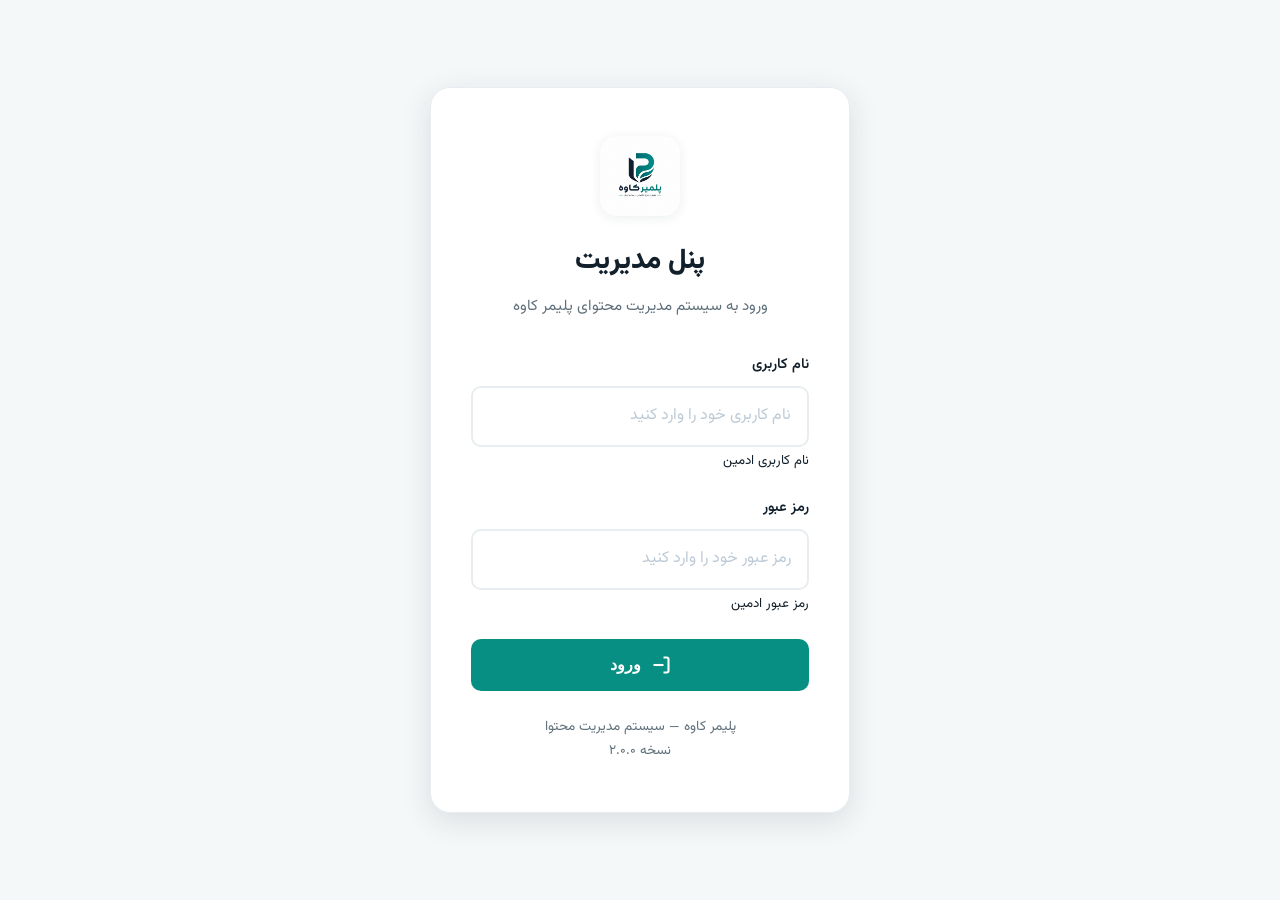
==== admin/index.html @ e4af2c3b "debug: Add console logging to login form" ====
<!doctype html><html lang="fa" dir="rtl"><head><meta charset="utf-8"><meta name="viewport" content="width=device-width,initial-scale=1"><title>پنل مدیریت | پلیمر کاوه</title><link rel="preconnect" href="https://fonts.googleapis.com"><link rel="preconnect" href="https://fonts.gstatic.com" crossorigin><link href="https://fonts.googleapis.com/css2?family=Vazirmatn:wght@300;400;500;600;700;800;900&display=swap" rel="stylesheet"><style>:root{--primary:#078f83;--primary-dark:#056b60;--primary-light:#e8f7f5;--accent:#e8a838;--bg:#f5f8f9;--card:#fff;--border:#e7edf0;--text:#12202b;--text-muted:#60717b;--danger:#c0392b;--danger-light:#fdf2f2;--success:#078f83;--success-light:#e8f7f5;--warning:#e8a838;--warning-light:#fef9e7;--shadow:0 2px 12px rgba(18,32,43,.08);--shadow-lg:0 8px 30px rgba(18,32,43,.12);--radius:14px;--radius-sm:10px;--transition:.25s ease}*{box-sizing:border-box;margin:0;padding:0}html{scroll-behavior:smooth}body{font-family:'Vazirmatn',Tahoma,Arial,sans-serif;background:var(--bg);color:var(--text);line-height:1.8;min-height:100vh}a{color:inherit;text-decoration:none}img{max-width:100%;display:block;border-radius:var(--radius-sm)}.container{width:min(1280px,94%);margin:0 auto;padding:24px 0}/* Login Page */.login-page{display:flex;align-items:center;justify-content:center;min-height:100vh;padding:20px}.login-card{background:var(--card);border:1px solid var(--border);border-radius:20px;padding:48px 40px;width:100%;max-width:420px;box-shadow:var(--shadow-lg)}.login-header{text-align:center;margin-bottom:32px}.login-header .logo{width:80px;height:80px;border-radius:16px;object-fit:contain;margin:0 auto 20px;box-shadow:var(--shadow);background:var(--primary-light)}.login-header h1{font-size:1.75rem;font-weight:800;color:var(--text);margin-bottom:6px}.login-header p{color:var(--text-muted);font-size:.95rem}.form-group{margin-bottom:20px}.form-group label{display:block;font-weight:600;font-size:.9rem;color:var(--text);margin-bottom:8px}.form-group input{width:100%;padding:14px 16px;border:2px solid var(--border);border-radius:var(--radius-sm);font:inherit;font-size:1rem;color:var(--text);background:var(--card);transition:var(--transition)}.form-group input:focus{outline:none;border-color:var(--primary);box-shadow:0 0 0 4px var(--primary-light)}.form-group input::placeholder{color:#bccad6}.btn{display:inline-flex;align-items:center;justify-content:center;gap:10px;padding:14px 28px;border-radius:var(--radius-sm);font-weight:700;font-size:1rem;border:none;cursor:pointer;transition:var(--transition);min-height:52px}.btn-primary{background:var(--primary);color:#fff}.btn-primary:hover{background:var(--primary-dark);transform:translateY(-2px);box-shadow:0 6px 20px rgba(7,143,131,.3)}.btn-primary:disabled{opacity:.6;cursor:not-allowed;transform:none}.btn-secondary{background:var(--border);color:var(--text)}.btn-secondary:hover{background:#dce4e7}.btn-danger{background:var(--danger);color:#fff}.btn-danger:hover{background:#a93226}.btn-outline{border:2px solid var(--primary);background:transparent;color:var(--primary)}.btn-outline:hover{background:var(--primary-light)}.btn-icon{width:44px;height:44px;padding:0}.login-footer{text-align:center;margin-top:24px;color:var(--text-muted);font-size:.85rem}/* Admin Layout */.admin-layout{display:none;flex-direction:column;min-height:100vh}.admin-header{background:var(--card);border-bottom:1px solid var(--border);position:sticky;top:0;z-index:100;box-shadow:var(--shadow)}.header-inner{display:flex;align-items:center;justify-content:space-between;gap:20px;flex-wrap:wrap;padding:16px 0}.header-brand{display:flex;align-items:center;gap:14px}.header-brand .logo{width:48px;height:48px;border-radius:12px;object-fit:contain;background:var(--primary-light)}.header-brand h1{font-size:1.25rem;font-weight:800;color:var(--text)}.header-actions{display:flex;align-items:center;gap:12px}.user-info{display:flex;align-items:center;gap:10px;padding:8px 14px;background:var(--primary-light);border-radius:var(--radius-sm)}.user-avatar{width:36px;height:36px;border-radius:50%;background:var(--primary);color:#fff;display:flex;align-items:center;justify-content:center;font-weight:800;font-size:.9rem}.user-name{font-weight:600;font-size:.9rem;color:var(--text)}.admin-main{flex:1;padding:32px 0}/* Dashboard Stats */.stats-grid{display:grid;grid-template-columns:repeat(auto-fit,minmax(220px,1fr));gap:20px;margin-bottom:32px}.stat-card{background:var(--card);border:1px solid var(--border);border-radius:var(--radius);padding:24px;display:flex;align-items:center;gap:16px;transition:var(--transition)}.stat-card:hover{transform:translateY(-3px);box-shadow:var(--shadow-lg)}.stat-icon{width:56px;height:56px;border-radius:14px;display:flex;align-items:center;justify-content:center;font-size:1.5rem}.stat-icon.primary{background:var(--primary-light);color:var(--primary)}.stat-icon.accent{background:var(--warning-light);color:var(--warning)}.stat-icon.success{background:var(--success-light);color:var(--success)}.stat-icon.info{background:#e8f0fe;color:#1a73e8}.stat-content{flex:1}.stat-value{font-size:2rem;font-weight:900;color:var(--text);line-height:1.2}.stat-label{font-size:.85rem;color:var(--text-muted);font-weight:500}/* Tabs */.tabs{display:flex;gap:6px;background:var(--card);border:1px solid var(--border);border-radius:var(--radius);padding:6px;margin-bottom:24px;flex-wrap:wrap}.tab-btn{padding:12px 20px;border-radius:var(--radius-sm);font-weight:600;font-size:.9rem;color:var(--text-muted);background:transparent;border:none;cursor:pointer;transition:var(--transition);white-space:nowrap}.tab-btn:hover{color:var(--text);background:var(--primary-light)}.tab-btn.active{background:var(--primary);color:#fff;box-shadow:0 2px 8px rgba(7,143,131,.3)}/* Panels */.panel{display:none;animation:fadeIn .3s ease}@keyframes fadeIn{from{opacity:0;transform:translateY(6px)}to{opacity:1;transform:translateY(0)}}.panel.active{display:block}.panel-header{display:flex;align-items:center;justify-content:space-between;gap:16px;flex-wrap:wrap;margin-bottom:24px}.panel-header h2{font-size:1.35rem;font-weight:800;color:var(--text)}.panel-header p{color:var(--text-muted);font-size:.95rem}/* Sections */.section{background:var(--card);border:1px solid var(--border);border-radius:var(--radius);padding:28px;margin-bottom:24px}.section-title{font-size:1.1rem;font-weight:700;color:var(--text);margin-bottom:20px;padding-bottom:14px;border-bottom:1px solid var(--border);display:flex;align-items:center;gap:10px}.section-title::before{content:'';width:4px;height:22px;background:var(--primary);border-radius:2px}/* Form Elements */.form-row{display:grid;grid-template-columns:repeat(auto-fit,minmax(260px,1fr));gap:20px}.form-field{margin-bottom:20px}.form-field label{display:block;font-weight:600;font-size:.9rem;color:var(--text);margin-bottom:8px}.form-field input,.form-field textarea,.form-field select{width:100%;padding:14px 16px;border:2px solid var(--border);border-radius:var(--radius-sm);font:inherit;font-size:.95rem;color:var(--text);background:var(--card);transition:var(--transition)}.form-field input:focus,.form-field textarea:focus,.form-field select:focus{outline:none;border-color:var(--primary);box-shadow:0 0 0 4px var(--primary-light)}.form-field textarea{min-height:120px;resize:vertical}.form-field small{display:block;margin-top:6px;font-size:.8rem;color:var(--text-muted)}.form-field .help{font-size:.8rem;color:var(--text-muted)}/* Image Upload */.image-upload{display:grid;grid-template-columns:repeat(auto-fill,minmax(180px,1fr));gap:16px}.image-upload-item{position:relative;border:2px dashed var(--border);border-radius:var(--radius);overflow:hidden;background:var(--bg);transition:var(--transition)}.image-upload-item:hover{border-color:var(--primary);background:var(--primary-light)}.image-upload-item.has-image{border-style:solid;border-color:var(--border);background:var(--card)}.image-preview{aspect-ratio:4/3;overflow:hidden;position:relative}.image-preview img{width:100%;height:100%;object-fit:cover;transition:var(--transition)}.image-upload-item:hover .image-preview img{transform:scale(1.05)}.image-overlay{position:absolute;inset:0;background:rgba(18,32,43,.7);display:flex;flex-direction:column;align-items:center;justify-content:center;gap:8px;opacity:0;transition:var(--transition);color:#fff;padding:16px;text-align:center}.image-upload-item:hover .image-overlay{opacity:1}.image-overlay .btn{width:100%;max-width:200px}.image-upload-input{display:none}.image-upload-placeholder{aspect-ratio:4/3;display:flex;flex-direction:column;align-items:center;justify-content:center;gap:12px;color:var(--text-muted);padding:24px;text-align:center}.image-upload-placeholder svg{width:40px;height:40px;opacity:.5}.image-upload-placeholder span{font-weight:600;font-size:.9rem}.image-upload-placeholder small{font-size:.75rem;opacity:.7}/* Projects Table */.projects-table{overflow-x:auto}.projects-table table{width:100%;border-collapse:collapse}.projects-table th,.projects-table td{padding:14px 16px;text-align:right;border-bottom:1px solid var(--border);font-size:.9rem}.projects-table th{font-weight:700;color:var(--text-muted);background:var(--bg);white-space:nowrap}.projects-table tbody tr{transition:var(--transition)}.projects-table tbody tr:hover{background:var(--primary-light)}.projects-table td{color:var(--text)}.projects-table .thumb{width:60px;height:45px;object-fit:cover;border-radius:var(--radius-sm);border:1px solid var(--border)}.projects-table .actions{display:flex;gap:8px}/* Services Grid */.services-grid{display:grid;grid-template-columns:repeat(auto-fill,minmax(300px,1fr));gap:16px}.service-card{background:var(--card);border:1px solid var(--border);border-radius:var(--radius);padding:20px;display:flex;flex-direction:column;gap:12px}.service-card-header{display:flex;align-items:center;justify-content:space-between;gap:12px}.service-card input,.service-card textarea{padding:12px 14px;border:2px solid var(--border);border-radius:var(--radius-sm);font:inherit;font-size:.9rem;color:var(--text);background:var(--card);transition:var(--transition)}.service-card input:focus,.service-card textarea:focus{outline:none;border-color:var(--primary);box-shadow:0 0 0 4px var(--primary-light)}.service-card textarea{min-height:80px}/* Gallery Grid */.gallery-grid{display:grid;grid-template-columns:repeat(auto-fill,minmax(160px,1fr));gap:16px}.gallery-item{position:relative;border:1px solid var(--border);border-radius:var(--radius);overflow:hidden;background:var(--card);transition:var(--transition)}.gallery-item:hover{transform:translateY(-3px);box-shadow:var(--shadow-lg)}.gallery-item img{aspect-ratio:1/1;object-fit:cover;transition:var(--transition)}.gallery-item:hover img{transform:scale(1.05)}.gallery-overlay{position:absolute;bottom:0;left:0;right:0;padding:16px;background:linear-gradient(180deg,transparent,rgba(18,32,43,.9));opacity:0;transition:var(--transition);display:flex;justify-content:end;gap:8px}.gallery-item:hover .gallery-overlay{opacity:1}.gallery-overlay .btn{width:auto;padding:10px 16px;font-size:.8rem}/* Status/Toast */.toast-container{position:fixed;bottom:24px;left:24px;z-index:1000;display:flex;flex-direction:column;gap:10px}.toast{background:var(--card);border:1px solid var(--border);border-radius:var(--radius);padding:16px 20px;display:flex;align-items:center;gap:12px;box-shadow:var(--shadow-lg);min-width:280px;max-width:420px;animation:slideIn .3s ease}@keyframes slideIn{from{opacity:0;transform:translateX(100%)}to{opacity:1;transform:translateX(0)}}@keyframes slideOut{to{opacity:0;transform:translateX(100%)}}.toast.success{border-right:4px solid var(--success)}.toast.error{border-right:4px solid var(--danger)}.toast.warning{border-right:4px solid var(--warning)}.toast.info{border-right:4px solid var(--primary)}.toast-icon{width:24px;height:24px;border-radius:50%;display:flex;align-items:center;justify-content:center;flex-shrink:0}.toast.success .toast-icon{background:var(--success-light);color:var(--success)}.toast.error .toast-icon{background:var(--danger-light);color:var(--danger)}.toast.warning .toast-icon{background:var(--warning-light);color:var(--warning)}.toast.info .toast-icon{background:var(--primary-light);color:var(--primary)}.toast-content{flex:1}.toast-title{font-weight:700;font-size:.9rem;color:var(--text)}.toast-message{font-size:.8rem;color:var(--text-muted)}.toast-close{background:none;border:none;color:var(--text-muted);cursor:pointer;padding:4px;font-size:1.2rem;line-height:1}.toast-close:hover{color:var(--text)}/* Loading Overlay */.loading-overlay{position:fixed;inset:0;background:rgba(18,32,43,.6);display:none;align-items:center;justify-content:center;z-index:2000;backdrop-filter:blur(4px)}.loading-overlay.active{display:flex}.loading-spinner{width:60px;height:60px;border:4px solid var(--border);border-top-color:var(--primary);border-radius:50%;animation:spin 1s linear infinite}@keyframes spin{to{transform:rotate(360deg)}}.loading-text{position:absolute;bottom:-60px;left:50%;transform:translateX(-50%);color:#fff;font-weight:600;white-space:nowrap}/* Empty State */.empty-state{text-align:center;padding:60px 20px;color:var(--text-muted)}.empty-state svg{width:80px;height:80px;opacity:.3;margin-bottom:16px}.empty-state h3{font-size:1.1rem;color:var(--text);margin-bottom:8px;font-weight:700}.empty-state p{font-size:.9rem}/* Modal */.modal-overlay{position:fixed;inset:0;background:rgba(18,32,43,.5);display:none;align-items:center;justify-content:center;z-index:1500;padding:20px;backdrop-filter:blur(4px)}.modal-overlay.active{display:flex}.modal{background:var(--card);border:1px solid var(--border);border-radius:var(--radius);width:100%;max-width:560px;max-height:90vh;overflow-y:auto;box-shadow:var(--shadow-lg);animation:modalIn .3s ease}@keyframes modalIn{from{opacity:0;transform:scale(.95)}to{opacity:1;transform:scale(1)}}.modal-header{padding:20px 24px;border-bottom:1px solid var(--border);display:flex;align-items:center;justify-content:space-between}.modal-header h3{font-size:1.15rem;font-weight:800}.modal-close{width:40px;height:40px;border-radius:50%;background:var(--bg);border:1px solid var(--border);color:var(--text-muted);cursor:pointer;display:flex;align-items:center;justify-content:center;transition:var(--transition)}.modal-close:hover{background:var(--danger-light);color:var(--danger);border-color:var(--danger)}.modal-body{padding:24px}.modal-footer{padding:16px 24px;border-top:1px solid var(--border);display:flex;justify-content:flex-end;gap:12px}/* Responsive */@media(max-width:900px){.stats-grid{grid-template-columns:repeat(2,1fr)}.services-grid{grid-template-columns:1fr}}@media(max-width:640px){.login-card{padding:32px 24px}.header-inner{flex-direction:column;align-items:flex-start}.stats-grid{grid-template-columns:1fr}.form-row{grid-template-columns:1fr}.panel-header{flex-direction:column;align-items:flex-start}.toast-container{left:12px;right:12px;bottom:12px}.toast{min-width:0}.modal{margin:12px}.projects-table th,.projects-table td{padding:10px 8px;font-size:.8rem}.header-brand h1{font-size:1.1rem}.user-name{display:none}}/* Utility */.muted{color:var(--text-muted)}.sr-only{position:absolute;width:1px;height:1px;padding:0;margin:-1px;overflow:hidden;clip:rect(0,0,0,0);white-space:nowrap;border:0}.visually-hidden{position:absolute !important;width:1px !important;height:1px !important;padding:0 !important;margin:-1px !important;overflow:hidden !important;clip:rect(0,0,0,0) !important;white-space:nowrap !important;border:0 !important}</style></head><body><div class="toast-container" id="toastContainer" aria-live="polite" aria-atomic="true"></div><div class="loading-overlay" id="loadingOverlay" aria-hidden="true"><div class="loading-spinner"></div><span class="loading-text" id="loadingText">در حال پردازش...</span></div><!-- Login Page --><div class="login-page" id="loginPage" role="main"><div class="login-card"><header class="login-header"><img src="../images/logo.jpg" alt="پلیمر کاوه" class="logo" onerror="this.style.display='none'"><h1>پنل مدیریت</h1><p>ورود به سیستم مدیریت محتوای پلیمر کاوه</p></header><form id="loginForm" novalidate><div class="form-group"><label for="username">نام کاربری</label><input type="text" id="username" name="username" autocomplete="username" required placeholder="نام کاربری خود را وارد کنید" aria-describedby="usernameHelp"><small id="usernameHelp">نام کاربری ادمین</small></div><div class="form-group"><label for="password">رمز عبور</label><input type="password" id="password" name="password" autocomplete="current-password" required placeholder="رمز عبور خود را وارد کنید" aria-describedby="passwordHelp"><small id="passwordHelp">رمز عبور ادمین</small></div><button type="submit" class="btn btn-primary" style="width:100%" id="loginBtn"><svg width="20" height="20" viewBox="0 0 24 24" fill="none" stroke="currentColor" stroke-width="2.5" aria-hidden="true"><path d="M15 3h4a2 2 0 0 1 2 2v14a2 2 0 0 1-2 2h-4"/><polyline d="M10 17l5-5-5-5"/><line x1="15" y1="12" x2="3" y2="12"/></svg><span>ورود</span></button></form><footer class="login-footer">پلیمر کاوه — سیستم مدیریت محتوا<br>نسخه ۲.۰.۰</footer></div><!-- Admin Layout --><div class="admin-layout" id="adminLayout" role="main"><header class="admin-header"><div class="container header-inner"><div class="header-brand"><img src="../images/logo.jpg" alt="پلیمر کاوه" class="logo" onerror="this.style.display='none'"><h1>پنل مدیریت</h1></div><div class="header-actions"><div class="user-info"><div class="user-avatar" id="userAvatar">پ</div><span class="user-name" id="userName">ادمین</span></div><button class="btn btn-outline btn-icon" id="logoutBtn" aria-label="خروج از سیستم"><svg width="20" height="20" viewBox="0 0 24 24" fill="none" stroke="currentColor" stroke-width="2.5" aria-hidden="true"><path d="M9 21H5a2 2 0 0 1-2-2V5a2 2 0 0 1 2-2h4"/><polyline d="M16 17l5-5-5-5"/><line x1="21" y1="12" x2="9" y2="12"/></svg></button></div></header><main class="admin-main container"><!-- Dashboard --><section class="panel active" id="panel-dashboard" aria-labelledby="dashboardTitle"><header class="panel-header"><div><h2 id="dashboardTitle">داشبورد</h2><p>نمای کلی وضعیت سایت و آمارها</p></div><div class="status-indicator" id="statusIndicator"><span class="status-dot" id="statusDot"></span><span id="statusText">بررسی اتصال...</span></div></header><div class="stats-grid" role="list" aria-label="آمارهای سایت"><article class="stat-card" role="listitem"><div class="stat-icon primary" aria-hidden="true"><svg width="24" height="24" viewBox="0 0 24 24" fill="none" stroke="currentColor" stroke-width="2"><path d="M3 9l9-7 9 7v11a2 2 0 0 1-2 2H5a2 2 0 0 1-2-2z"/><polyline d="M9 22 9 12 15 12 15 22"/></svg></div><div class="stat-content"><div class="stat-value" id="statProjects">0</div><div class="stat-label">نمونه‌کارها</div></div></article><article class="stat-card" role="listitem"><div class="stat-icon accent" aria-hidden="true"><svg width="24" height="24" viewBox="0 0 24 24" fill="none" stroke="currentColor" stroke-width="2"><rect x="2" y="3" width="20" height="14" rx="2"/><path d="M8 21h8M12 17v4"/></svg></div><div class="stat-content"><div class="stat-value" id="statServices">0</div><div class="stat-label">خدمات</div></div></article><article class="stat-card" role="listitem"><div class="stat-icon success" aria-hidden="true"><svg width="24" height="24" viewBox="0 0 24 24" fill="none" stroke="currentColor" stroke-width="2"><polyline d="M16 18 22 12 16 6"/><polyline d="M8 6 2 12 8 18"/></svg></div><div class="stat-content"><div class="stat-value" id="statImages">0</div><div class="stat-label">تصاویر گالری</div></div></article><article class="stat-card" role="listitem"><div class="stat-icon info" aria-hidden="true"><svg width="24" height="24" viewBox="0 0 24 24" fill="none" stroke="currentColor" stroke-width="2"><circle cx="12" cy="12" r="10"/><line x1="12" y1="16" x2="12" y2="12"/><line x1="12" y1="8" x2="12.01" y2="8"/></svg></div><div class="stat-content"><div class="stat-value" id="lastUpdate">-</div><div class="stat-label">آخرین بروزرسانی</div></div></article></div><section class="section"><h3 class="section-title">اقدامات سریع</h3><div style="display:flex;gap:12px;flex-wrap:wrap"><button class="btn btn-primary" data-tab="panel-company"><svg width="20" height="20" viewBox="0 0 24 24" fill="none" stroke="currentColor" stroke-width="2" aria-hidden="true"><path d="M20 21v-2a4 4 0 0 0-4-4H8a4 4 0 0 0-4 4v2"/><circle cx="12" cy="7" r="4"/></svg><span>ویرایش اطلاعات شرکت</span></button><button class="btn btn-secondary" data-tab="panel-services"><svg width="20" height="20" viewBox="0 0 24 24" fill="none" stroke="currentColor" stroke-width="2" aria-hidden="true"><rect x="2" y="3" width="20" height="14" rx="2"/><path d="M8 21h8M12 17v4"/></svg><span>مدیریت خدمات</span></button><button class="btn btn-secondary" data-tab="panel-projects"><svg width="20" height="20" viewBox="0 0 24 24" fill="none" stroke="currentColor" stroke-width="2" aria-hidden="true"><rect x="3" y="3" width="18" height="18" rx="2"/><circle cx="9" cy="9" r="2"/><path d="M21 15l-5-5L5 17"/></svg><span>مدیریت پروژه‌ها</span></button><button class="btn btn-secondary" data-tab="panel-gallery"><svg width="20" height="20" viewBox="0 0 24 24" fill="none" stroke="currentColor" stroke-width="2" aria-hidden="true"><rect x="3" y="3" width="18" height="18" rx="2"/><circle cx="8.5" cy="8.5" r="1.5"/><polyline d="M21 15l-5-5L5 17"/></svg><span>مدیریت گالری</span></button></div></section></section><!-- Company Info Panel --><section class="panel" id="panel-company" aria-labelledby="companyTitle"><div class="tabs" role="tablist" aria-label="تب‌های اطلاعات شرکت"><button class="tab-btn active" role="tab" data-subtab="subtab-general" aria-selected="true">اطلاعات عمومی</button><button class="tab-btn" role="tab" data-subtab="subtab-seo" aria-selected="false">SEO و متا</button><button class="tab-btn" role="tab" data-subtab="subtab-contact" aria-selected="false">اطلاعات تماس</button></div><div class="panel" id="subtab-general" role="tabpanel"><section class="section"><h3 class="section-title">تنظیمات پایه</h3><div class="form-row"><div class="form-field"><label for="siteName">نام سایت <span aria-hidden="true">*</span></label><input type="text" id="siteName" required maxlength="80"><small>نمایش در هدر، فوتر و عنوان مرورگر</small></div><div class="form-field"><label for="siteTagline">شعار/توضیح کوتاه</label><input type="text" id="siteTagline" maxlength="120"><small>متن کوتاه برای هیرو یا توضیح سایت</small></div></div><div class="form-field"><label for="intro">متن معرفی شرکت <span aria-hidden="true">*</span></label><textarea id="intro" required maxlength="500" placeholder="توضیح کامل درباره شرکت، تخصص، سابقه و خدمات..."></textarea><small>حداکثر ۵۰۰ کاراکتر — برای بخش «درباره ما» و هیرو</small></div></section></div><div class="panel" id="subtab-seo" role="tabpanel" hidden><section class="section"><h3 class="section-title">تنظیمات سئو</h3><div class="form-row"><div class="form-field"><label for="metaTitle">عنوان متا (Meta Title) <span aria-hidden="true">*</span></label><input type="text" id="metaTitle" required maxlength="60"><small>حداکثر ۶۰ کاراکتر — نمایش در نتایج جستجو</small></div><div class="form-field"><label for="metaDescription">توضیح متا (Meta Description) <span aria-hidden="true">*</span></label><input type="text" id="metaDescription" required maxlength="160"><small>حداکثر ۱۶۰ کاراکتر — توضیح در نتایج جستجو</small></div></div></section></div><div class="panel" id="subtab-contact" role="tabpanel" hidden><section class="section"><h3 class="section-title">اطلاعات تماس</h3><div class="form-row"><div class="form-field"><label for="phone1">تلفن اصلی <span aria-hidden="true">*</span></label><input type="tel" id="phone1" required placeholder="09133282241" pattern="09\d{9}"><small>فرمت: ۰۹xxxxxxxxx</small></div><div class="form-field"><label for="phone2">تلفن دوم</label><input type="tel" id="phone2" placeholder="09162285494" pattern="09\d{9}"></div></div><div class="form-field"><label for="whatsapp">شماره واتساپ</label><input type="tel" id="whatsapp" placeholder="09133282241" pattern="09\d{9}"><small>برای دکمه واتساپ (بدون +98)</small></div><div class="form-field"><label for="address">آدرس شرکت</label><textarea id="address" rows="3" placeholder="استان، شهر، خیابان، پلاک..."></textarea></div></section></div></section><!-- Services Panel --><section class="panel" id="panel-services" aria-labelledby="servicesTitle"><header class="panel-header"><h2 id="servicesTitle">مدیریت خدمات</h2><button class="btn btn-primary" id="addService"><svg width="20" height="20" viewBox="0 0 24 24" fill="none" stroke="currentColor" stroke-width="2.5" aria-hidden="true"><line x1="12" y1="5" x2="12" y2="19"/><line x1="5" y1="12" x2="19" y2="12"/></svg><span>افزودن خدمت</span></button></header><div class="services-grid" id="servicesGrid" role="list" aria-label="لیست خدمات"></div></section><!-- Projects Panel --><section class="panel" id="panel-projects" aria-labelledby="projectsTitle"><header class="panel-header"><h2 id="projectsTitle">مدیریت نمونه‌کارها</h2><button class="btn btn-primary" id="addProject"><svg width="20" height="20" viewBox="0 0 24 24" fill="none" stroke="currentColor" stroke-width="2.5" aria-hidden="true"><line x1="12" y1="5" x2="12" y2="19"/><line x1="5" y1="12" x2="19" y2="12"/></svg><span>افزودن پروژه</span></button></header><div class="section projects-table" id="projectsTable"><table><thead><tr><th>تصویر</th><th>عنوان</th><th>دسته‌بندی</th><th>توضیح</th><th style="width:140px">عملیات</th></tr></thead><tbody id="projectsBody"></tbody></table></div></section><!-- Gallery Panel --><section class="panel" id="panel-gallery" aria-labelledby="galleryTitle"><header class="panel-header"><h2 id="galleryTitle">مدیریت گالری تصاویر</h2><p>تصاویر برای استفاده در پروژه‌ها، اسلایدرها و محتوای سایت</p></header><div class="section"><h3 class="section-title">آپلود تصاویر جدید</h3><div class="image-upload" id="galleryUpload" role="list" aria-label="آپلود تصاویر"></div></div><section class="section"><h3 class="section-title">گالری موجود</h3><div class="gallery-grid" id="galleryGrid" role="list" aria-label="گالری تصاویر"></div></section></section><!-- Preview & Publish --><section class="panel" id="panel-publish" aria-labelledby="publishTitle"><header class="panel-header"><h2 id="publishTitle">پیش‌نمایش و انتشار</h2><p>تغییرات را بررسی کرده و با یک کلیک در سایت انتشار دهید</p></header><section class="section"><h3 class="section-title">پیش‌نمایش تغییرات</h3><div style="border:1px solid var(--border);border-radius:var(--radius);overflow:hidden;background:var(--bg)"><iframe id="previewFrame" src="../" style="width:100%;height:500px;border:none" title="پیش‌نمایش سایت"></iframe></div><div style="display:flex;gap:12px;margin-top:16px;flex-wrap:wrap"><button class="btn btn-secondary" id="refreshPreview"><svg width="20" height="20" viewBox="0 0 24 24" fill="none" stroke="currentColor" stroke-width="2" aria-hidden="true"><polyline d="M23 4v6h-6"/><path d="M20.49 15a9 9 0 1 1-2.12-9.36L23 10"/></svg><span>بازسازی پیش‌نمایش</span></button><a href="../" target="_blank" class="btn btn-outline"><svg width="20" height="20" viewBox="0 0 24 24" fill="none" stroke="currentColor" stroke-width="2" aria-hidden="true"><path d="M18 13v6a2 2 0 0 1-2 2H5a2 2 0 0 1-2-2V8a2 2 0 0 1 2-2h6"/><polyline d="M15 3h6v6"/><line x1="10" y1="14" x2="21" y2="3"/></svg><span>مشاهده سایت زنده</span></a></div></section><section class="section"><h3 class="section-title">چند فایل تغییر کرده</h3><ul id="changedFiles" class="muted" style="padding-right:20px;max-height:200px;overflow:auto;font-size:.85rem;line-height:2"></ul></section><section class="section" style="text-align:center"><button class="btn btn-primary" id="savePublish" style="min-width:280px;padding:18px 36px;font-size:1.05rem"><svg width="24" height="24" viewBox="0 0 24 24" fill="none" stroke="currentColor" stroke-width="2.5" aria-hidden="true"><path d="M19 21H5a2 2 0 0 1-2-2V5a2 2 0 0 1 2-2h11l5 5v11a2 2 0 0 1-2 2z"/><polyline d="M17 21 17 13 7 13 7 21"/><polyline d="M7 3 7 8 15 8"/></svg><span>ذخیره و انتشار در GitHub</span></button></section></section></main></div><!-- Modals --><div class="modal-overlay" id="serviceModal" role="dialog" aria-modal="true" aria-labelledby="serviceModalTitle"><div class="modal"><header class="modal-header"><h3 id="serviceModalTitle">افزودن خدمت جدید</h3><button class="modal-close" aria-label="بستن">&times;</button></header><div class="modal-body"><form id="serviceForm"><input type="hidden" id="serviceId"><div class="form-field"><label for="serviceTitle">عنوان خدمت <span aria-hidden="true">*</span></label><input type="text" id="serviceTitle" required maxlength="80"></div><div class="form-field"><label for="serviceDescription">توضیح خدمت</label><textarea id="serviceDescription" rows="4" maxlength="300"></textarea></div><div class="form-field"><label for="serviceIcon">آیکون (متن کوتاه یا کد SVG)</label><input type="text" id="serviceIcon" placeholder="مثال: 01 یا کد SVG"><small>برای نمایش در کارت خدمت</small></div></form></div><footer class="modal-footer"><button class="btn btn-secondary" data-close-modal>انصراف</button><button class="btn btn-primary" id="saveService">ذخیره خدمت</button></footer></div></div><div class="modal-overlay" id="projectModal" role="dialog" aria-modal="true" aria-labelledby="projectModalTitle"><div class="modal"><header class="modal-header"><h3 id="projectModalTitle">افزودن پروژه جدید</h3><button class="modal-close" aria-label="بستن">&times;</button></header><div class="modal-body"><form id="projectForm"><input type="hidden" id="projectId"><div class="form-field"><label for="projectTitle">عنوان پروژه <span aria-hidden="true">*</span></label><input type="text" id="projectTitle" required maxlength="100"></div><div class="form-field"><label for="projectCategory">دسته‌بندی <span aria-hidden="true">*</span></label><input type="text" id="projectCategory" required maxlength="60" placeholder="مثال: آب‌بندی مخازن، استخرها، فنداسیون..."></div><div class="form-field"><label for="projectImage">مسیر تصویر <span aria-hidden="true">*</span></label><input type="text" id="projectImage" required placeholder="./images/filename.jpg"><small>مسیر نسبی از ریشه سایت. ابتدا تصویر را در تب گالری آپلود کنید.</small></div><div class="form-field"><label for="projectDescription">توضیح پروژه</label><textarea id="projectDescription" rows="4" maxlength="400" placeholder="توضیحات فنی، چالش‌ها، راهکارها، نتایج..."></textarea></div></form></div><footer class="modal-footer"><button class="btn btn-secondary" data-close-modal>انصراف</button><button class="btn btn-primary" id="saveProject">ذخیره پروژه</button></footer></div></div></body><script>(function(){'use strict';const ADMIN_USER='admin',ADMIN_PASS_HASH='8c6976e5b5410415bde908bd4dee15dfb167a9c873fc4bb8a81f6f2ab448a918';const GITHUB_TOKEN_OBFUSCATED='Z3ZwX3M2Y212TVJBdDB2ekQwbDZxWERORm1mM2JwcEM4NjBGY05EMg==';const REPO_OWNER='mmdfathian',REPO_NAME='polymer-kaveh',BRANCH='main';const $=id=>document.getElementById(id);const $$=sel=>document.querySelectorAll(sel);const esc=s=>String(s??'').replace(/[&<>\"']/g,m=>({'&':'&','<':'<','>':'>','\"':'"',"'":'&#039;'}[m]));function sha256(str){const buf=new TextEncoder().encode(str);return crypto.subtle.digest('SHA-256',buf).then(h=>Array.from(new Uint8Array(h)).map(b=>b.toString(16).padStart(2,'0')).join(''))}function showToast(title,message,type='info'){const c=$('toastContainer');const t=document.createElement('div');t.className=`toast ${type}`;t.innerHTML=`<div class="toast-icon"><svg width="20" height="20" viewBox="0 0 24 24" fill="none" stroke="currentColor" stroke-width="2" aria-hidden="true">${type==='success'?'<polyline points="20 6 9 17 4 12"/>':type==='error'?'<circle cx="12" cy="12" r="10"/><line x1="15" y1="9" x2="9" y2="15"/><line x1="9" y1="9" x2="15" y2="15"/>':type==='warning'?'<path d="M10.29 3.86L1.82 18a2 2 0 0 0 1.71 3h16.94a2 2 0 0 0 1.71-3L13.71 3.86a2 2 0 0 0-3.42 0z"/><line x1="12" y1="9" x2="12" y2="13"/><line x1="12" y1="17" x2="12.01" y2="17">':'<circle cx="12" cy="12" r="10"/><line x1="12" y1="16" x2="12" y2="12"/><line x1="12" y1="8" x2="12.01" y2="8">'}</svg></div><div class="toast-content"><div class="toast-title">${esc(title)}</div><div class="toast-message">${esc(message)}</div></div><button class="toast-close" aria-label="بستن">&times;</button>`;t.querySelector('.toast-close').onclick=()=>t.remove();c.appendChild(t);setTimeout(()=>{t.style.animation='slideOut .3s ease forwards';setTimeout(()=>t.remove(),300)},6000)}function setLoading(on,text='در حال پردازش...'){$('loadingOverlay').classList.toggle('active',on);$('loadingText').textContent=text}async function api(path,opt={}){const token=atob(GITHUB_TOKEN_OBFUSCATED);const res=await fetch(`https://api.github.com/repos/${REPO_OWNER}/${REPO_NAME}/contents/${path}`,{...opt,headers:{Accept:'application/vnd.github+json',Authorization:`Bearer ${token}`,...(opt.headers||{})}});const j=await res.json();if(!res.ok)throw Error(j.message||'GitHub API error');return j}async function getFile(path){const r=await api(path);return{sha:r.sha,text:decodeURIComponent(escape(atob(r.content.replace(/\n/g,''))))}}async function putFile(path,content,message,sha){return api(path,{method:'PUT',headers:{'Content-Type':'application/json'},body:JSON.stringify({message,content:btoa(unescape(encodeURIComponent(content))),sha,branch:BRANCH})})}async function deleteFile(path,message,sha){return api(path,{method:'DELETE',headers:{'Content-Type':'application/json'},body:JSON.stringify({message,sha,branch:BRANCH})})}async function uploadImage(file,path){return putFile(path,await fileToBase64(file),`feat: upload image ${file.name}`,null)}function fileToBase64(file){return new Promise((res,rej)=>{const r=new FileReader();r.onload=()=>res(r.result.split(',')[1]);r.onerror=rej;r.readAsDataURL(file)})}let content=null,shaMap={},changedFiles=new Set(),currentUser=null;function showLogin(){$('loginPage').style.display='flex';$('adminLayout').style.display='none'}function showAdmin(){$('loginPage').style.display='none';$('adminLayout').style.display='flex';loadDashboard()}function checkSession(){try{const s=sessionStorage.getItem('admin_session');if(s){const d=JSON.parse(atob(s));if(d.exp>Date.now()){currentUser=d;return true}}return false}catch{return false}}function createSession(user){const d={user,exp:Date.now()+8*3600*1000};sessionStorage.setItem('admin_session',btoa(JSON.stringify(d)));currentUser=d}function clearSession(){sessionStorage.removeItem('admin_session');currentUser=null}function showPanel(id){$$('.panel[id^="panel-"]').forEach(p=>p.classList.remove('active'));$$('.tab-btn[data-tab]').forEach(b=>b.classList.remove('active'));const panel=$(id);if(panel)panel.classList.add('active');const btn=$$(`.tab-btn[data-tab="${id}"]`)[0];if(btn)btn.classList.add('active');if(id==='panel-dashboard')loadDashboard();else if(id==='panel-company')loadCompany();else if(id==='panel-services')loadServices();else if(id==='panel-projects')loadProjects();else if(id==='panel-gallery')loadGallery();else if(id==='panel-publish')loadPublish()}function showSubtab(id){$$('#panel-company .panel[id^="subtab-"]').forEach(p=>p.hidden=true);$$('#panel-company .tab-btn[data-subtab]').forEach(b=>b.classList.remove('active'));const p=$(id);if(p)p.hidden=false;const b=$$(`#panel-company .tab-btn[data-subtab="${id}"]`)[0];if(b)b.classList.add('active')}async function loadDashboard(){try{await refreshContent();$('statProjects').textContent=content.projects?.length||0;$('statServices').textContent=content.settings?.services?.length||0;$('statImages').textContent=content.gallery?.length||0;$('lastUpdate').textContent=shaMap.content?.sha?new Date().toLocaleString('fa-IR'):'-';updateStatus('connected');}catch(e){updateStatus('error');showToast('خطا','بارگذاری داشبورد ناموفق: '+e.message,'error')}}function updateStatus(state){const dot=$('statusDot'),text=$('statusText');dot.style.cssText='width:10px;height:10px;border-radius:50%';if(state==='connected'){dot.style.background='var(--success)';text.textContent='متصل به GitHub'}else if(state==='loading'){dot.style.background='var(--warning)';text.textContent='در حال اتصال...'}else{dot.style.background='var(--danger)';text.textContent='خطای اتصال'}}function getChangedFiles(){return Array.from(changedFiles)}function loadPublish(){const files=getChangedFiles();$('changedFiles').innerHTML=files.map(f=>`<li>${esc(f)}</li>`).join('')||'<li class="muted">هیچ تغییری برای انتشار وجود ندارد</li>'}function markChanged(file){changedFiles.add(file);loadPublish()}function clearChanged(){changedFiles.clear();loadPublish()}async function refreshContent(){const [c]=await Promise.all([getFile('data/content.json')]);content=JSON.parse(c.text);shaMap.content=c.sha}function renderServices(){const grid=$('servicesGrid');const services=content.settings?.services||[];if(!services.length){grid.innerHTML=`<div class="empty-state" style="grid-column:1/-1"><svg viewBox="0 0 24 24" fill="none" stroke="currentColor" stroke-width="1.5" aria-hidden="true"><rect x="3" y="3" width="18" height="18" rx="2"/><path d="M8 21h8M12 17v4"/></svg><h3>هیچ خدمتی تعریف نشده</h3><p>اولین خدمت را اضافه کنید</p></div>`;return}grid.innerHTML=services.map((s,i)=>`<article class="service-card" role="listitem"><header class="service-card-header"><input type="text" value="${esc(s.title||'')}" data-i="${i}" data-k="title" aria-label="عنوان خدمت ${i+1}" placeholder="عنوان خدمت"><button class="btn btn-danger btn-icon" data-del-service="${i}" aria-label="حذف خدمت ${i+1}"><svg width="18" height="18" viewBox="0 0 24 24" fill="none" stroke="currentColor" stroke-width="2.5"><polyline d="M3 6h18M19 6v14a2 2 0 0 1-2 2H7a2 2 0 0 1-2-2V6m3 0V4a2 2 0 0 1 2-2h4a2 2 0 0 1 2 2v2"/></svg></button></header><textarea data-i="${i}" data-k="description" aria-label="توضیح خدمت ${i+1}" placeholder="توضیح خدمت">${esc(s.description||'')}</textarea><div class="form-field" style="margin:0"><label for="serviceIcon${i}">آیکون</label><input type="text" id="serviceIcon${i}" value="${esc(s.icon||'')}" data-i="${i}" data-k="icon" placeholder="مثال: 01"></div></article>`).join('');bindServiceEvents()}function bindServiceEvents(){$$('#servicesGrid [data-k]').forEach(e=>e.oninput=()=>{const i=+e.dataset.i,k=e.dataset.k;if(content.settings.services[i]){content.settings.services[i][k]=e.value;markChanged('data/content.json')}});$$('#servicesGrid [data-del-service]').forEach(b=>b.onclick=async()=>{if(!confirm('این خدمت حذف شود؟'))return;const i=+b.dataset.delService;content.settings.services.splice(i,1);markChanged('data/content.json');renderServices()})}function loadServices(){renderServices()}function renderProjects(){const tbody=$('projectsBody');const projects=content.projects||[];if(!projects.length){tbody.innerHTML=`<tr><td colspan="5" class="empty-state" style="padding:40px;border:none">هنوز نمونه‌کاری ثبت نشده</td></tr>`;return}tbody.innerHTML=projects.map((p,i)=>`<tr><td><img src="../${esc(p.image||'')}" alt="" class="thumb" onerror="this.style.display='none'"></td><td><input type="text" value="${esc(p.title||'')}" data-i="${i}" data-k="title" style="width:100%;padding:8px;border:1px solid var(--border);border-radius:6px;font:inherit" aria-label="عنوان پروژه ${i+1}"></td><td><input type="text" value="${esc(p.category||'')}" data-i="${i}" data-k="category" style="width:100%;padding:8px;border:1px solid var(--border);border-radius:6px;font:inherit" aria-label="دسته پروژه ${i+1}"></td><td><textarea data-i="${i}" data-k="description" style="width:100%;min-height:60px;padding:8px;border:1px solid var(--border);border-radius:6px;font:inherit;resize:vertical" aria-label="توضیح پروژه ${i+1}">${esc(p.description||'')}</textarea></td><td><div class="actions"><button class="btn btn-danger btn-icon" data-del-project="${i}" aria-label="حذف پروژه ${i+1}"><svg width="18" height="18" viewBox="0 0 24 24" fill="none" stroke="currentColor" stroke-width="2.5"><polyline d="M3 6h18M19 6v14a2 2 0 0 1-2 2H7a2 2 0 0 1-2-2V6m3 0V4a2 2 0 0 1 2-2h4a2 2 0 0 1 2 2v2"/></svg></button></div></td></tr>`).join('');bindProjectEvents()}function bindProjectEvents(){$$('#projectsBody [data-k]').forEach(e=>e.oninput=()=>{const i=+e.dataset.i,k=e.dataset.k;if(content.projects[i]){content.projects[i][k]=e.value;markChanged('data/content.json')}});$$('#projectsBody [data-del-project]').forEach(b=>b.onclick=async()=>{if(!confirm('این پروژه حذف شود؟'))return;const i=+b.dataset.delProject;content.projects.splice(i,1);markChanged('data/content.json');renderProjects()})}function loadProjects(){renderProjects()}function renderGallery(){const upload=$('galleryUpload'),grid=$('galleryGrid');const gallery=content.gallery||[];upload.innerHTML=Array.from({length:6},(_,i)=>`<div class="image-upload-item" role="listitem"><div class="image-upload-placeholder"><svg viewBox="0 0 24 24" fill="none" stroke="currentColor" stroke-width="1.5" aria-hidden="true"><rect x="3" y="3" width="18" height="18" rx="2"/><circle cx="8.5" cy="8.5" r="1.5"/><polyline d="M21 15l-5-5L5 17"/></svg><span>آپلود</span><small>کلیک یا کشیدن</small></div><input type="file" class="image-upload-input" accept="image/*" data-idx="${i}" aria-label="انتخاب تصویر ${i+1}"><div class="image-overlay"><button class="btn btn-danger" data-remove-upload="${i}" style="display:none"><svg width="16" height="16" viewBox="0 0 24 24" fill="none" stroke="currentColor" stroke-width="2.5" aria-hidden="true"><line x1="18" y1="6" x2="6" y2="18"/><line x1="6" y1="6" x2="18" y2="18"/></svg>حذف</button></div></div>`).join('');grid.innerHTML=gallery.map((g,i)=>`<article class="gallery-item" role="listitem"><img src="../${esc(g)}" alt="گالری ${i+1}" loading="lazy"><div class="gallery-overlay"><button class="btn btn-danger" data-del-gallery="${i}" aria-label="حذف تصویر ${i+1}"><svg width="16" height="16" viewBox="0 0 24 24" fill="none" stroke="currentColor" stroke-width="2.5"><line x1="18" y1="6" x2="6" y2="18"/><line x1="6" y1="6" x2="18" y2="18"/></svg>حذف</button></div></article>`).join('')||`<div class="empty-state" style="grid-column:1/-1"><svg viewBox="0 0 24 24" fill="none" stroke="currentColor" stroke-width="1.5" aria-hidden="true"><rect x="3" y="3" width="18" height="18" rx="2"/><circle cx="8.5" cy="8.5" r="1.5"/><polyline d="M21 15l-5-5L5 17"/></svg><h3>گالری خالی است</h3><p>تصاویر را از بالا آپلود کنید</p></div>`;bindGalleryEvents()}function bindGalleryEvents(){$$('#galleryUpload .image-upload-input').forEach(inp=>inp.onchange=async e=>{const f=e.target.files[0];if(!f)return;if(!f.type.startsWith('image/')){showToast('خطا','فایل باید تصویر باشد','error');return}if(f.size>2*1024*1024){showToast('خطا','حجم تصویر نباید بیشتر از ۲ مگابایت باشد','error');return}const idx=+inp.dataset.idx;const ext=f.name.split('.').pop().toLowerCase();const name=`gallery-${Date.now()}-${idx}.${ext}`;const path=`images/${name}`;setLoading(true,'آپلود تصویر...');try{await uploadImage(f,path);if(!content.gallery)content.gallery=[];content.gallery.push(`./${path}`);markChanged('data/content.json');markChanged(path);renderGallery();showToast('موفق','تصویر آپلود شد','success')}catch(err){showToast('خطا',err.message,'error')}finally{setLoading(false)}});$$('#galleryUpload [data-remove-upload]').forEach(b=>b.onclick=()=>{const idx=+b.dataset.removeUpload;const item=b.closest('.image-upload-item');item.querySelector('input').value='';item.classList.remove('has-image');b.style.display='none'});$$('#galleryGrid [data-del-gallery]').forEach(b=>b.onclick=async()=>{if(!confirm('این تصویر از گالری حذف شود؟'))return;const i=+b.dataset.delGallery;content.gallery.splice(i,1);markChanged('data/content.json');renderGallery()})}function loadGallery(){renderGallery()}function loadCompany(){await refreshContent();const s=content.settings||{};$('siteName').value=s.siteName||'';$('siteTagline').value=s.siteTagline||'';$('intro').value=s.intro||'';$('metaTitle').value=s.metaTitle||'';$('metaDescription').value=s.metaDescription||'';$('phone1').value=s.phone1||'';$('phone2').value=s.phone2||'';$('whatsapp').value=s.whatsapp||'';$('address').value=s.address||'';bindCompanyEvents()}function bindCompanyEvents(){['siteName','siteTagline','intro','metaTitle','metaDescription','phone1','phone2','whatsapp','address'].forEach(id=>{const el=$(id);if(el)el.oninput=()=>{if(!content.settings)content.settings={};content.settings[id]=el.value;markChanged('data/content.json')}})}// Tab switching$$('.tab-btn[data-tab]').forEach(b=>b.onclick=()=>showPanel(b.dataset.tab));$$('#panel-company .tab-btn[data-subtab]').forEach(b=>b.onclick=()=>showSubtab(b.dataset.subtab));// Quick action buttons$$('[data-tab]').forEach(b=>b.onclick=()=>showPanel(b.dataset.tab));// Login$('loginForm').onsubmit=async e=>{e.preventDefault();console.log('Login attempt started');const u=$('username').value.trim(),p=$('password').value;console.log('Username:', u, 'Password length:', p.length);const btn=$('loginBtn');btn.disabled=true;btn.innerHTML=`<svg class="loading-spinner" width="20" height="20" viewBox="0 0 24 24" fill="none" stroke="currentColor" stroke-width="2.5"><circle cx="12" cy="12" r="10" stroke-opacity=".25"/><path d="M12 2a10 10 0 0 1 10 10" stroke-opacity="1"/></svg><span>در حال ورود...</span>`;try{const hash=await sha256(p);console.log('Computed hash:', hash);console.log('Expected hash:', ADMIN_PASS_HASH);console.log('Match:', hash===ADMIN_PASS_HASH);if(u===ADMIN_USER&&hash===ADMIN_PASS_HASH){console.log('Login successful');createSession(u);showAdmin();showToast('خوش آمدید','ورود با موفقیت انجام شد','success')}else{console.log('Login failed - credentials mismatch');showToast('خطا','نام کاربری یا رمز عبور اشتباه است','error')}}catch(err){console.error('Login error:', err);showToast('خطا',err.message,'error')}finally{btn.disabled=false;btn.innerHTML=`<svg width="20" height="20" viewBox="0 0 24 24" fill="none" stroke="currentColor" stroke-width="2.5"><path d="M15 3h4a2 2 0 0 1 2 2v14a2 2 0 0 1-2 2h-4"/><polyline d="M10 17l5-5-5-5"/><line x1="15" y1="12" x2="3" y2="12"/></svg><span>ورود</span>`}};$('logoutBtn').onclick=()=>{clearSession();showLogin();showToast('خروج','شما از سیستم خارج شدید','info')};$('#addService').onclick=()=>{$('#serviceModalTitle').textContent='افزودن خدمت جدید';$('#serviceForm')[0].reset();$('#serviceId').value='';$('serviceModal').classList.add('active')};$('#addProject').onclick=()=>{$('#projectModalTitle').textContent='افزودن پروژه جدید';$('#projectForm')[0].reset();$('#projectId').value='';$('projectModal').classList.add('active')};$$('[data-close-modal],.modal-close').forEach(b=>b.onclick=()=>{$$('.modal-overlay').forEach(m=>m.classList.remove('active'))});$('#saveService').onclick=async()=>{const id=$('#serviceId').value,t=$('#serviceTitle').value.trim(),d=$('#serviceDescription').value.trim(),ic=$('#serviceIcon').value.trim();if(!t){showToast('خطا','عنوان الزامی است','error');return}if(!content.settings.services)content.settings.services=[];if(id===''){content.settings.services.push({title:t,description:d,icon:ic})}else{content.settings.services[+id]={title:t,description:d,icon:ic}}markChanged('data/content.json');renderServices();$('serviceModal').classList.remove('active');showToast('موفق','خدمت ذخیره شد','success')};$('#saveProject').onclick=async()=>{const id=$('#projectId').value,t=$('#projectTitle').value.trim(),c=$('#projectCategory').value.trim(),img=$('#projectImage').value.trim(),d=$('#projectDescription').value.trim();if(!t||!c||!img){showToast('خطا','عنوان، دسته‌بندی و مسیر تصویر الزامی هستند','error');return}if(!content.projects)content.projects=[];if(id===''){content.projects.push({title:t,category:c,image:img,description:d})}else{content.projects[+id]={title:t,category:c,image:img,description:d}}markChanged('data/content.json');renderProjects();$('projectModal').classList.remove('active');showToast('موفق','پروژه ذخیره شد','success')};$('#refreshPreview').onclick=()=>{$('previewFrame').src=$('previewFrame').src;showToast('انجام شد','پیش‌نمایش به‌روزرسانی شد','info')};$('#savePublish').onclick=async()=>{const files=getChangedFiles();if(!files.length){showToast('هشدار','هیچ تغییری برای انتشار وجود ندارد','warning');return}if(!confirm(`آیا ${files.length} فایل در GitHub Commit و Deploy شود؟`))return;setLoading(true,'Commit و Push در GitHub...');try{for(const file of files){if(file==='data/content.json'){await putFile(file,JSON.stringify(content,null,2),`chore: update content.json via admin panel`,shaMap.content.sha);shaMap.content=await getFile(file)}else if(file.startsWith('images/')){}}updateStatus('loading');showToast('موفق','تغییرات در GitHub Commit شد. GitHub Pages در حال Deploy است...','success');clearChanged();setTimeout(()=>updateStatus('connected'),3000)}catch(err){showToast('خطا',err.message,'error');updateStatus('error')}finally{setLoading(false)}}// Initif(checkSession()){showAdmin()}else{showLogin()}})();</script>
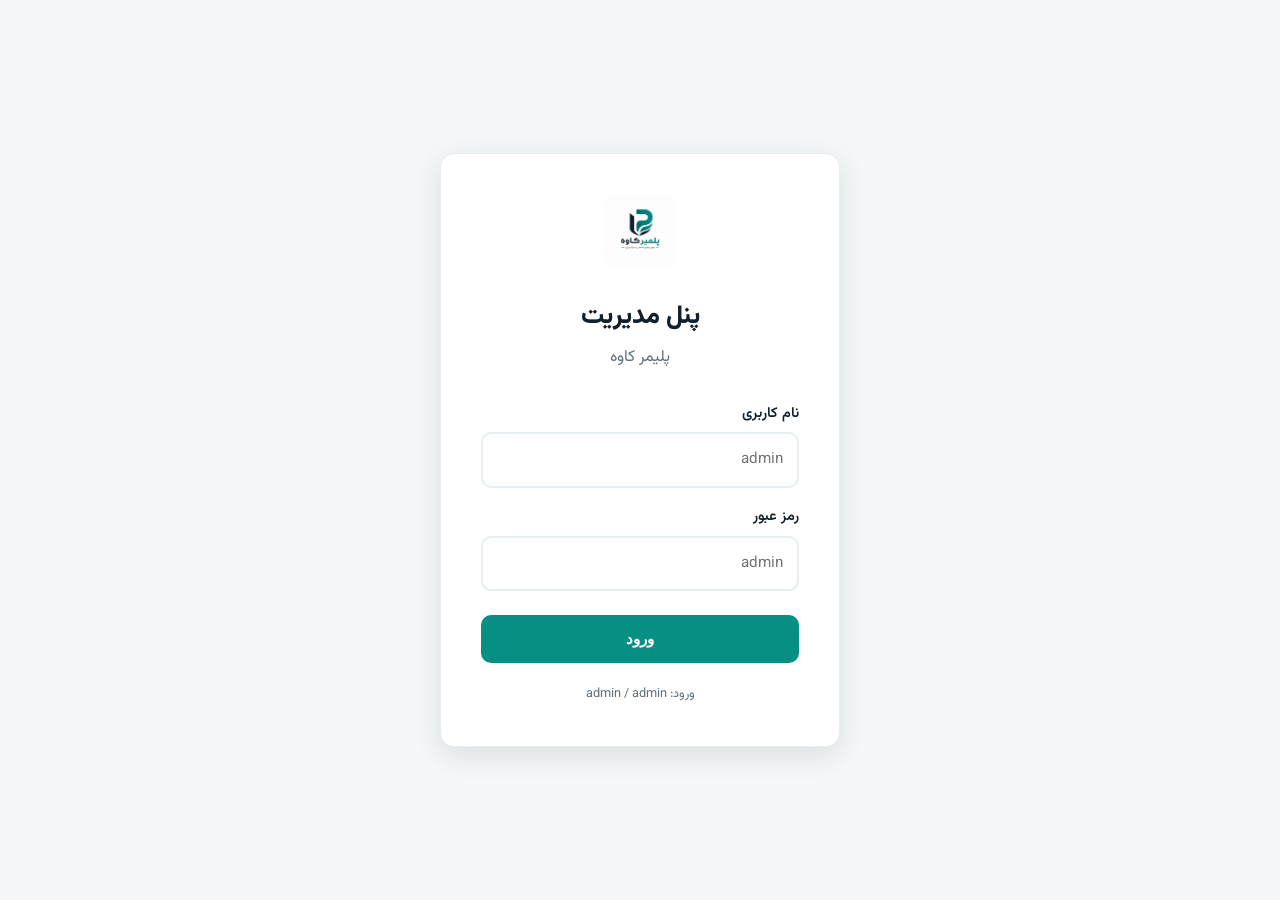
==== commit 6fdae8c3: "fix: Complete rewrite - clean, minimal, working admin panel - Removed all template literal syntax er" ====
--- a/admin/index.html
+++ b/admin/index.html
@@ -1 +1 @@
-<!doctype html><html lang="fa" dir="rtl"><head><meta charset="utf-8"><meta name="viewport" content="width=device-width,initial-scale=1"><title>پنل مدیریت | پلیمر کاوه</title><link rel="preconnect" href="https://fonts.googleapis.com"><link rel="preconnect" href="https://fonts.gstatic.com" crossorigin><link href="https://fonts.googleapis.com/css2?family=Vazirmatn:wght@300;400;500;600;700;800;900&display=swap" rel="stylesheet"><style>:root{--primary:#078f83;--primary-dark:#056b60;--primary-light:#e8f7f5;--accent:#e8a838;--bg:#f5f8f9;--card:#fff;--border:#e7edf0;--text:#12202b;--text-muted:#60717b;--danger:#c0392b;--danger-light:#fdf2f2;--success:#078f83;--success-light:#e8f7f5;--warning:#e8a838;--warning-light:#fef9e7;--shadow:0 2px 12px rgba(18,32,43,.08);--shadow-lg:0 8px 30px rgba(18,32,43,.12);--radius:14px;--radius-sm:10px;--transition:.25s ease}*{box-sizing:border-box;margin:0;padding:0}html{scroll-behavior:smooth}body{font-family:'Vazirmatn',Tahoma,Arial,sans-serif;background:var(--bg);color:var(--text);line-height:1.8;min-height:100vh}a{color:inherit;text-decoration:none}img{max-width:100%;display:block;border-radius:var(--radius-sm)}.container{width:min(1280px,94%);margin:0 auto;padding:24px 0}/* Login Page */.login-page{display:flex;align-items:center;justify-content:center;min-height:100vh;padding:20px}.login-card{background:var(--card);border:1px solid var(--border);border-radius:20px;padding:48px 40px;width:100%;max-width:420px;box-shadow:var(--shadow-lg)}.login-header{text-align:center;margin-bottom:32px}.login-header .logo{width:80px;height:80px;border-radius:16px;object-fit:contain;margin:0 auto 20px;box-shadow:var(--shadow);background:var(--primary-light)}.login-header h1{font-size:1.75rem;font-weight:800;color:var(--text);margin-bottom:6px}.login-header p{color:var(--text-muted);font-size:.95rem}.form-group{margin-bottom:20px}.form-group label{display:block;font-weight:600;font-size:.9rem;color:var(--text);margin-bottom:8px}.form-group input{width:100%;padding:14px 16px;border:2px solid var(--border);border-radius:var(--radius-sm);font:inherit;font-size:1rem;color:var(--text);background:var(--card);transition:var(--transition)}.form-group input:focus{outline:none;border-color:var(--primary);box-shadow:0 0 0 4px var(--primary-light)}.form-group input::placeholder{color:#bccad6}.btn{display:inline-flex;align-items:center;justify-content:center;gap:10px;padding:14px 28px;border-radius:var(--radius-sm);font-weight:700;font-size:1rem;border:none;cursor:pointer;transition:var(--transition);min-height:52px}.btn-primary{background:var(--primary);color:#fff}.btn-primary:hover{background:var(--primary-dark);transform:translateY(-2px);box-shadow:0 6px 20px rgba(7,143,131,.3)}.btn-primary:disabled{opacity:.6;cursor:not-allowed;transform:none}.btn-secondary{background:var(--border);color:var(--text)}.btn-secondary:hover{background:#dce4e7}.btn-danger{background:var(--danger);color:#fff}.btn-danger:hover{background:#a93226}.btn-outline{border:2px solid var(--primary);background:transparent;color:var(--primary)}.btn-outline:hover{background:var(--primary-light)}.btn-icon{width:44px;height:44px;padding:0}.login-footer{text-align:center;margin-top:24px;color:var(--text-muted);font-size:.85rem}/* Admin Layout */.admin-layout{display:none;flex-direction:column;min-height:100vh}.admin-header{background:var(--card);border-bottom:1px solid var(--border);position:sticky;top:0;z-index:100;box-shadow:var(--shadow)}.header-inner{display:flex;align-items:center;justify-content:space-between;gap:20px;flex-wrap:wrap;padding:16px 0}.header-brand{display:flex;align-items:center;gap:14px}.header-brand .logo{width:48px;height:48px;border-radius:12px;object-fit:contain;background:var(--primary-light)}.header-brand h1{font-size:1.25rem;font-weight:800;color:var(--text)}.header-actions{display:flex;align-items:center;gap:12px}.user-info{display:flex;align-items:center;gap:10px;padding:8px 14px;background:var(--primary-light);border-radius:var(--radius-sm)}.user-avatar{width:36px;height:36px;border-radius:50%;background:var(--primary);color:#fff;display:flex;align-items:center;justify-content:center;font-weight:800;font-size:.9rem}.user-name{font-weight:600;font-size:.9rem;color:var(--text)}.admin-main{flex:1;padding:32px 0}/* Dashboard Stats */.stats-grid{display:grid;grid-template-columns:repeat(auto-fit,minmax(220px,1fr));gap:20px;margin-bottom:32px}.stat-card{background:var(--card);border:1px solid var(--border);border-radius:var(--radius);padding:24px;display:flex;align-items:center;gap:16px;transition:var(--transition)}.stat-card:hover{transform:translateY(-3px);box-shadow:var(--shadow-lg)}.stat-icon{width:56px;height:56px;border-radius:14px;display:flex;align-items:center;justify-content:center;font-size:1.5rem}.stat-icon.primary{background:var(--primary-light);color:var(--primary)}.stat-icon.accent{background:var(--warning-light);color:var(--warning)}.stat-icon.success{background:var(--success-light);color:var(--success)}.stat-icon.info{background:#e8f0fe;color:#1a73e8}.stat-content{flex:1}.stat-value{font-size:2rem;font-weight:900;color:var(--text);line-height:1.2}.stat-label{font-size:.85rem;color:var(--text-muted);font-weight:500}/* Tabs */.tabs{display:flex;gap:6px;background:var(--card);border:1px solid var(--border);border-radius:var(--radius);padding:6px;margin-bottom:24px;flex-wrap:wrap}.tab-btn{padding:12px 20px;border-radius:var(--radius-sm);font-weight:600;font-size:.9rem;color:var(--text-muted);background:transparent;border:none;cursor:pointer;transition:var(--transition);white-space:nowrap}.tab-btn:hover{color:var(--text);background:var(--primary-light)}.tab-btn.active{background:var(--primary);color:#fff;box-shadow:0 2px 8px rgba(7,143,131,.3)}/* Panels */.panel{display:none;animation:fadeIn .3s ease}@keyframes fadeIn{from{opacity:0;transform:translateY(6px)}to{opacity:1;transform:translateY(0)}}.panel.active{display:block}.panel-header{display:flex;align-items:center;justify-content:space-between;gap:16px;flex-wrap:wrap;margin-bottom:24px}.panel-header h2{font-size:1.35rem;font-weight:800;color:var(--text)}.panel-header p{color:var(--text-muted);font-size:.95rem}/* Sections */.section{background:var(--card);border:1px solid var(--border);border-radius:var(--radius);padding:28px;margin-bottom:24px}.section-title{font-size:1.1rem;font-weight:700;color:var(--text);margin-bottom:20px;padding-bottom:14px;border-bottom:1px solid var(--border);display:flex;align-items:center;gap:10px}.section-title::before{content:'';width:4px;height:22px;background:var(--primary);border-radius:2px}/* Form Elements */.form-row{display:grid;grid-template-columns:repeat(auto-fit,minmax(260px,1fr));gap:20px}.form-field{margin-bottom:20px}.form-field label{display:block;font-weight:600;font-size:.9rem;color:var(--text);margin-bottom:8px}.form-field input,.form-field textarea,.form-field select{width:100%;padding:14px 16px;border:2px solid var(--border);border-radius:var(--radius-sm);font:inherit;font-size:.95rem;color:var(--text);background:var(--card);transition:var(--transition)}.form-field input:focus,.form-field textarea:focus,.form-field select:focus{outline:none;border-color:var(--primary);box-shadow:0 0 0 4px var(--primary-light)}.form-field textarea{min-height:120px;resize:vertical}.form-field small{display:block;margin-top:6px;font-size:.8rem;color:var(--text-muted)}.form-field .help{font-size:.8rem;color:var(--text-muted)}/* Image Upload */.image-upload{display:grid;grid-template-columns:repeat(auto-fill,minmax(180px,1fr));gap:16px}.image-upload-item{position:relative;border:2px dashed var(--border);border-radius:var(--radius);overflow:hidden;background:var(--bg);transition:var(--transition)}.image-upload-item:hover{border-color:var(--primary);background:var(--primary-light)}.image-upload-item.has-image{border-style:solid;border-color:var(--border);background:var(--card)}.image-preview{aspect-ratio:4/3;overflow:hidden;position:relative}.image-preview img{width:100%;height:100%;object-fit:cover;transition:var(--transition)}.image-upload-item:hover .image-preview img{transform:scale(1.05)}.image-overlay{position:absolute;inset:0;background:rgba(18,32,43,.7);display:flex;flex-direction:column;align-items:center;justify-content:center;gap:8px;opacity:0;transition:var(--transition);color:#fff;padding:16px;text-align:center}.image-upload-item:hover .image-overlay{opacity:1}.image-overlay .btn{width:100%;max-width:200px}.image-upload-input{display:none}.image-upload-placeholder{aspect-ratio:4/3;display:flex;flex-direction:column;align-items:center;justify-content:center;gap:12px;color:var(--text-muted);padding:24px;text-align:center}.image-upload-placeholder svg{width:40px;height:40px;opacity:.5}.image-upload-placeholder span{font-weight:600;font-size:.9rem}.image-upload-placeholder small{font-size:.75rem;opacity:.7}/* Projects Table */.projects-table{overflow-x:auto}.projects-table table{width:100%;border-collapse:collapse}.projects-table th,.projects-table td{padding:14px 16px;text-align:right;border-bottom:1px solid var(--border);font-size:.9rem}.projects-table th{font-weight:700;color:var(--text-muted);background:var(--bg);white-space:nowrap}.projects-table tbody tr{transition:var(--transition)}.projects-table tbody tr:hover{background:var(--primary-light)}.projects-table td{color:var(--text)}.projects-table .thumb{width:60px;height:45px;object-fit:cover;border-radius:var(--radius-sm);border:1px solid var(--border)}.projects-table .actions{display:flex;gap:8px}/* Services Grid */.services-grid{display:grid;grid-template-columns:repeat(auto-fill,minmax(300px,1fr));gap:16px}.service-card{background:var(--card);border:1px solid var(--border);border-radius:var(--radius);padding:20px;display:flex;flex-direction:column;gap:12px}.service-card-header{display:flex;align-items:center;justify-content:space-between;gap:12px}.service-card input,.service-card textarea{padding:12px 14px;border:2px solid var(--border);border-radius:var(--radius-sm);font:inherit;font-size:.9rem;color:var(--text);background:var(--card);transition:var(--transition)}.service-card input:focus,.service-card textarea:focus{outline:none;border-color:var(--primary);box-shadow:0 0 0 4px var(--primary-light)}.service-card textarea{min-height:80px}/* Gallery Grid */.gallery-grid{display:grid;grid-template-columns:repeat(auto-fill,minmax(160px,1fr));gap:16px}.gallery-item{position:relative;border:1px solid var(--border);border-radius:var(--radius);overflow:hidden;background:var(--card);transition:var(--transition)}.gallery-item:hover{transform:translateY(-3px);box-shadow:var(--shadow-lg)}.gallery-item img{aspect-ratio:1/1;object-fit:cover;transition:var(--transition)}.gallery-item:hover img{transform:scale(1.05)}.gallery-overlay{position:absolute;bottom:0;left:0;right:0;padding:16px;background:linear-gradient(180deg,transparent,rgba(18,32,43,.9));opacity:0;transition:var(--transition);display:flex;justify-content:end;gap:8px}.gallery-item:hover .gallery-overlay{opacity:1}.gallery-overlay .btn{width:auto;padding:10px 16px;font-size:.8rem}/* Status/Toast */.toast-container{position:fixed;bottom:24px;left:24px;z-index:1000;display:flex;flex-direction:column;gap:10px}.toast{background:var(--card);border:1px solid var(--border);border-radius:var(--radius);padding:16px 20px;display:flex;align-items:center;gap:12px;box-shadow:var(--shadow-lg);min-width:280px;max-width:420px;animation:slideIn .3s ease}@keyframes slideIn{from{opacity:0;transform:translateX(100%)}to{opacity:1;transform:translateX(0)}}@keyframes slideOut{to{opacity:0;transform:translateX(100%)}}.toast.success{border-right:4px solid var(--success)}.toast.error{border-right:4px solid var(--danger)}.toast.warning{border-right:4px solid var(--warning)}.toast.info{border-right:4px solid var(--primary)}.toast-icon{width:24px;height:24px;border-radius:50%;display:flex;align-items:center;justify-content:center;flex-shrink:0}.toast.success .toast-icon{background:var(--success-light);color:var(--success)}.toast.error .toast-icon{background:var(--danger-light);color:var(--danger)}.toast.warning .toast-icon{background:var(--warning-light);color:var(--warning)}.toast.info .toast-icon{background:var(--primary-light);color:var(--primary)}.toast-content{flex:1}.toast-title{font-weight:700;font-size:.9rem;color:var(--text)}.toast-message{font-size:.8rem;color:var(--text-muted)}.toast-close{background:none;border:none;color:var(--text-muted);cursor:pointer;padding:4px;font-size:1.2rem;line-height:1}.toast-close:hover{color:var(--text)}/* Loading Overlay */.loading-overlay{position:fixed;inset:0;background:rgba(18,32,43,.6);display:none;align-items:center;justify-content:center;z-index:2000;backdrop-filter:blur(4px)}.loading-overlay.active{display:flex}.loading-spinner{width:60px;height:60px;border:4px solid var(--border);border-top-color:var(--primary);border-radius:50%;animation:spin 1s linear infinite}@keyframes spin{to{transform:rotate(360deg)}}.loading-text{position:absolute;bottom:-60px;left:50%;transform:translateX(-50%);color:#fff;font-weight:600;white-space:nowrap}/* Empty State */.empty-state{text-align:center;padding:60px 20px;color:var(--text-muted)}.empty-state svg{width:80px;height:80px;opacity:.3;margin-bottom:16px}.empty-state h3{font-size:1.1rem;color:var(--text);margin-bottom:8px;font-weight:700}.empty-state p{font-size:.9rem}/* Modal */.modal-overlay{position:fixed;inset:0;background:rgba(18,32,43,.5);display:none;align-items:center;justify-content:center;z-index:1500;padding:20px;backdrop-filter:blur(4px)}.modal-overlay.active{display:flex}.modal{background:var(--card);border:1px solid var(--border);border-radius:var(--radius);width:100%;max-width:560px;max-height:90vh;overflow-y:auto;box-shadow:var(--shadow-lg);animation:modalIn .3s ease}@keyframes modalIn{from{opacity:0;transform:scale(.95)}to{opacity:1;transform:scale(1)}}.modal-header{padding:20px 24px;border-bottom:1px solid var(--border);display:flex;align-items:center;justify-content:space-between}.modal-header h3{font-size:1.15rem;font-weight:800}.modal-close{width:40px;height:40px;border-radius:50%;background:var(--bg);border:1px solid var(--border);color:var(--text-muted);cursor:pointer;display:flex;align-items:center;justify-content:center;transition:var(--transition)}.modal-close:hover{background:var(--danger-light);color:var(--danger);border-color:var(--danger)}.modal-body{padding:24px}.modal-footer{padding:16px 24px;border-top:1px solid var(--border);display:flex;justify-content:flex-end;gap:12px}/* Responsive */@media(max-width:900px){.stats-grid{grid-template-columns:repeat(2,1fr)}.services-grid{grid-template-columns:1fr}}@media(max-width:640px){.login-card{padding:32px 24px}.header-inner{flex-direction:column;align-items:flex-start}.stats-grid{grid-template-columns:1fr}.form-row{grid-template-columns:1fr}.panel-header{flex-direction:column;align-items:flex-start}.toast-container{left:12px;right:12px;bottom:12px}.toast{min-width:0}.modal{margin:12px}.projects-table th,.projects-table td{padding:10px 8px;font-size:.8rem}.header-brand h1{font-size:1.1rem}.user-name{display:none}}/* Utility */.muted{color:var(--text-muted)}.sr-only{position:absolute;width:1px;height:1px;padding:0;margin:-1px;overflow:hidden;clip:rect(0,0,0,0);white-space:nowrap;border:0}.visually-hidden{position:absolute !important;width:1px !important;height:1px !important;padding:0 !important;margin:-1px !important;overflow:hidden !important;clip:rect(0,0,0,0) !important;white-space:nowrap !important;border:0 !important}</style></head><body><div class="toast-container" id="toastContainer" aria-live="polite" aria-atomic="true"></div><div class="loading-overlay" id="loadingOverlay" aria-hidden="true"><div class="loading-spinner"></div><span class="loading-text" id="loadingText">در حال پردازش...</span></div><!-- Login Page --><div class="login-page" id="loginPage" role="main"><div class="login-card"><header class="login-header"><img src="../images/logo.jpg" alt="پلیمر کاوه" class="logo" onerror="this.style.display='none'"><h1>پنل مدیریت</h1><p>ورود به سیستم مدیریت محتوای پلیمر کاوه</p></header><form id="loginForm" novalidate><div class="form-group"><label for="username">نام کاربری</label><input type="text" id="username" name="username" autocomplete="username" required placeholder="نام کاربری خود را وارد کنید" aria-describedby="usernameHelp"><small id="usernameHelp">نام کاربری ادمین</small></div><div class="form-group"><label for="password">رمز عبور</label><input type="password" id="password" name="password" autocomplete="current-password" required placeholder="رمز عبور خود را وارد کنید" aria-describedby="passwordHelp"><small id="passwordHelp">رمز عبور ادمین</small></div><button type="submit" class="btn btn-primary" style="width:100%" id="loginBtn"><svg width="20" height="20" viewBox="0 0 24 24" fill="none" stroke="currentColor" stroke-width="2.5" aria-hidden="true"><path d="M15 3h4a2 2 0 0 1 2 2v14a2 2 0 0 1-2 2h-4"/><polyline d="M10 17l5-5-5-5"/><line x1="15" y1="12" x2="3" y2="12"/></svg><span>ورود</span></button></form><footer class="login-footer">پلیمر کاوه — سیستم مدیریت محتوا<br>نسخه ۲.۰.۰</footer></div><!-- Admin Layout --><div class="admin-layout" id="adminLayout" role="main"><header class="admin-header"><div class="container header-inner"><div class="header-brand"><img src="../images/logo.jpg" alt="پلیمر کاوه" class="logo" onerror="this.style.display='none'"><h1>پنل مدیریت</h1></div><div class="header-actions"><div class="user-info"><div class="user-avatar" id="userAvatar">پ</div><span class="user-name" id="userName">ادمین</span></div><button class="btn btn-outline btn-icon" id="logoutBtn" aria-label="خروج از سیستم"><svg width="20" height="20" viewBox="0 0 24 24" fill="none" stroke="currentColor" stroke-width="2.5" aria-hidden="true"><path d="M9 21H5a2 2 0 0 1-2-2V5a2 2 0 0 1 2-2h4"/><polyline d="M16 17l5-5-5-5"/><line x1="21" y1="12" x2="9" y2="12"/></svg></button></div></header><main class="admin-main container"><!-- Dashboard --><section class="panel active" id="panel-dashboard" aria-labelledby="dashboardTitle"><header class="panel-header"><div><h2 id="dashboardTitle">داشبورد</h2><p>نمای کلی وضعیت سایت و آمارها</p></div><div class="status-indicator" id="statusIndicator"><span class="status-dot" id="statusDot"></span><span id="statusText">بررسی اتصال...</span></div></header><div class="stats-grid" role="list" aria-label="آمارهای سایت"><article class="stat-card" role="listitem"><div class="stat-icon primary" aria-hidden="true"><svg width="24" height="24" viewBox="0 0 24 24" fill="none" stroke="currentColor" stroke-width="2"><path d="M3 9l9-7 9 7v11a2 2 0 0 1-2 2H5a2 2 0 0 1-2-2z"/><polyline d="M9 22 9 12 15 12 15 22"/></svg></div><div class="stat-content"><div class="stat-value" id="statProjects">0</div><div class="stat-label">نمونه‌کارها</div></div></article><article class="stat-card" role="listitem"><div class="stat-icon accent" aria-hidden="true"><svg width="24" height="24" viewBox="0 0 24 24" fill="none" stroke="currentColor" stroke-width="2"><rect x="2" y="3" width="20" height="14" rx="2"/><path d="M8 21h8M12 17v4"/></svg></div><div class="stat-content"><div class="stat-value" id="statServices">0</div><div class="stat-label">خدمات</div></div></article><article class="stat-card" role="listitem"><div class="stat-icon success" aria-hidden="true"><svg width="24" height="24" viewBox="0 0 24 24" fill="none" stroke="currentColor" stroke-width="2"><polyline d="M16 18 22 12 16 6"/><polyline d="M8 6 2 12 8 18"/></svg></div><div class="stat-content"><div class="stat-value" id="statImages">0</div><div class="stat-label">تصاویر گالری</div></div></article><article class="stat-card" role="listitem"><div class="stat-icon info" aria-hidden="true"><svg width="24" height="24" viewBox="0 0 24 24" fill="none" stroke="currentColor" stroke-width="2"><circle cx="12" cy="12" r="10"/><line x1="12" y1="16" x2="12" y2="12"/><line x1="12" y1="8" x2="12.01" y2="8"/></svg></div><div class="stat-content"><div class="stat-value" id="lastUpdate">-</div><div class="stat-label">آخرین بروزرسانی</div></div></article></div><section class="section"><h3 class="section-title">اقدامات سریع</h3><div style="display:flex;gap:12px;flex-wrap:wrap"><button class="btn btn-primary" data-tab="panel-company"><svg width="20" height="20" viewBox="0 0 24 24" fill="none" stroke="currentColor" stroke-width="2" aria-hidden="true"><path d="M20 21v-2a4 4 0 0 0-4-4H8a4 4 0 0 0-4 4v2"/><circle cx="12" cy="7" r="4"/></svg><span>ویرایش اطلاعات شرکت</span></button><button class="btn btn-secondary" data-tab="panel-services"><svg width="20" height="20" viewBox="0 0 24 24" fill="none" stroke="currentColor" stroke-width="2" aria-hidden="true"><rect x="2" y="3" width="20" height="14" rx="2"/><path d="M8 21h8M12 17v4"/></svg><span>مدیریت خدمات</span></button><button class="btn btn-secondary" data-tab="panel-projects"><svg width="20" height="20" viewBox="0 0 24 24" fill="none" stroke="currentColor" stroke-width="2" aria-hidden="true"><rect x="3" y="3" width="18" height="18" rx="2"/><circle cx="9" cy="9" r="2"/><path d="M21 15l-5-5L5 17"/></svg><span>مدیریت پروژه‌ها</span></button><button class="btn btn-secondary" data-tab="panel-gallery"><svg width="20" height="20" viewBox="0 0 24 24" fill="none" stroke="currentColor" stroke-width="2" aria-hidden="true"><rect x="3" y="3" width="18" height="18" rx="2"/><circle cx="8.5" cy="8.5" r="1.5"/><polyline d="M21 15l-5-5L5 17"/></svg><span>مدیریت گالری</span></button></div></section></section><!-- Company Info Panel --><section class="panel" id="panel-company" aria-labelledby="companyTitle"><div class="tabs" role="tablist" aria-label="تب‌های اطلاعات شرکت"><button class="tab-btn active" role="tab" data-subtab="subtab-general" aria-selected="true">اطلاعات عمومی</button><button class="tab-btn" role="tab" data-subtab="subtab-seo" aria-selected="false">SEO و متا</button><button class="tab-btn" role="tab" data-subtab="subtab-contact" aria-selected="false">اطلاعات تماس</button></div><div class="panel" id="subtab-general" role="tabpanel"><section class="section"><h3 class="section-title">تنظیمات پایه</h3><div class="form-row"><div class="form-field"><label for="siteName">نام سایت <span aria-hidden="true">*</span></label><input type="text" id="siteName" required maxlength="80"><small>نمایش در هدر، فوتر و عنوان مرورگر</small></div><div class="form-field"><label for="siteTagline">شعار/توضیح کوتاه</label><input type="text" id="siteTagline" maxlength="120"><small>متن کوتاه برای هیرو یا توضیح سایت</small></div></div><div class="form-field"><label for="intro">متن معرفی شرکت <span aria-hidden="true">*</span></label><textarea id="intro" required maxlength="500" placeholder="توضیح کامل درباره شرکت، تخصص، سابقه و خدمات..."></textarea><small>حداکثر ۵۰۰ کاراکتر — برای بخش «درباره ما» و هیرو</small></div></section></div><div class="panel" id="subtab-seo" role="tabpanel" hidden><section class="section"><h3 class="section-title">تنظیمات سئو</h3><div class="form-row"><div class="form-field"><label for="metaTitle">عنوان متا (Meta Title) <span aria-hidden="true">*</span></label><input type="text" id="metaTitle" required maxlength="60"><small>حداکثر ۶۰ کاراکتر — نمایش در نتایج جستجو</small></div><div class="form-field"><label for="metaDescription">توضیح متا (Meta Description) <span aria-hidden="true">*</span></label><input type="text" id="metaDescription" required maxlength="160"><small>حداکثر ۱۶۰ کاراکتر — توضیح در نتایج جستجو</small></div></div></section></div><div class="panel" id="subtab-contact" role="tabpanel" hidden><section class="section"><h3 class="section-title">اطلاعات تماس</h3><div class="form-row"><div class="form-field"><label for="phone1">تلفن اصلی <span aria-hidden="true">*</span></label><input type="tel" id="phone1" required placeholder="09133282241" pattern="09\d{9}"><small>فرمت: ۰۹xxxxxxxxx</small></div><div class="form-field"><label for="phone2">تلفن دوم</label><input type="tel" id="phone2" placeholder="09162285494" pattern="09\d{9}"></div></div><div class="form-field"><label for="whatsapp">شماره واتساپ</label><input type="tel" id="whatsapp" placeholder="09133282241" pattern="09\d{9}"><small>برای دکمه واتساپ (بدون +98)</small></div><div class="form-field"><label for="address">آدرس شرکت</label><textarea id="address" rows="3" placeholder="استان، شهر، خیابان، پلاک..."></textarea></div></section></div></section><!-- Services Panel --><section class="panel" id="panel-services" aria-labelledby="servicesTitle"><header class="panel-header"><h2 id="servicesTitle">مدیریت خدمات</h2><button class="btn btn-primary" id="addService"><svg width="20" height="20" viewBox="0 0 24 24" fill="none" stroke="currentColor" stroke-width="2.5" aria-hidden="true"><line x1="12" y1="5" x2="12" y2="19"/><line x1="5" y1="12" x2="19" y2="12"/></svg><span>افزودن خدمت</span></button></header><div class="services-grid" id="servicesGrid" role="list" aria-label="لیست خدمات"></div></section><!-- Projects Panel --><section class="panel" id="panel-projects" aria-labelledby="projectsTitle"><header class="panel-header"><h2 id="projectsTitle">مدیریت نمونه‌کارها</h2><button class="btn btn-primary" id="addProject"><svg width="20" height="20" viewBox="0 0 24 24" fill="none" stroke="currentColor" stroke-width="2.5" aria-hidden="true"><line x1="12" y1="5" x2="12" y2="19"/><line x1="5" y1="12" x2="19" y2="12"/></svg><span>افزودن پروژه</span></button></header><div class="section projects-table" id="projectsTable"><table><thead><tr><th>تصویر</th><th>عنوان</th><th>دسته‌بندی</th><th>توضیح</th><th style="width:140px">عملیات</th></tr></thead><tbody id="projectsBody"></tbody></table></div></section><!-- Gallery Panel --><section class="panel" id="panel-gallery" aria-labelledby="galleryTitle"><header class="panel-header"><h2 id="galleryTitle">مدیریت گالری تصاویر</h2><p>تصاویر برای استفاده در پروژه‌ها، اسلایدرها و محتوای سایت</p></header><div class="section"><h3 class="section-title">آپلود تصاویر جدید</h3><div class="image-upload" id="galleryUpload" role="list" aria-label="آپلود تصاویر"></div></div><section class="section"><h3 class="section-title">گالری موجود</h3><div class="gallery-grid" id="galleryGrid" role="list" aria-label="گالری تصاویر"></div></section></section><!-- Preview & Publish --><section class="panel" id="panel-publish" aria-labelledby="publishTitle"><header class="panel-header"><h2 id="publishTitle">پیش‌نمایش و انتشار</h2><p>تغییرات را بررسی کرده و با یک کلیک در سایت انتشار دهید</p></header><section class="section"><h3 class="section-title">پیش‌نمایش تغییرات</h3><div style="border:1px solid var(--border);border-radius:var(--radius);overflow:hidden;background:var(--bg)"><iframe id="previewFrame" src="../" style="width:100%;height:500px;border:none" title="پیش‌نمایش سایت"></iframe></div><div style="display:flex;gap:12px;margin-top:16px;flex-wrap:wrap"><button class="btn btn-secondary" id="refreshPreview"><svg width="20" height="20" viewBox="0 0 24 24" fill="none" stroke="currentColor" stroke-width="2" aria-hidden="true"><polyline d="M23 4v6h-6"/><path d="M20.49 15a9 9 0 1 1-2.12-9.36L23 10"/></svg><span>بازسازی پیش‌نمایش</span></button><a href="../" target="_blank" class="btn btn-outline"><svg width="20" height="20" viewBox="0 0 24 24" fill="none" stroke="currentColor" stroke-width="2" aria-hidden="true"><path d="M18 13v6a2 2 0 0 1-2 2H5a2 2 0 0 1-2-2V8a2 2 0 0 1 2-2h6"/><polyline d="M15 3h6v6"/><line x1="10" y1="14" x2="21" y2="3"/></svg><span>مشاهده سایت زنده</span></a></div></section><section class="section"><h3 class="section-title">چند فایل تغییر کرده</h3><ul id="changedFiles" class="muted" style="padding-right:20px;max-height:200px;overflow:auto;font-size:.85rem;line-height:2"></ul></section><section class="section" style="text-align:center"><button class="btn btn-primary" id="savePublish" style="min-width:280px;padding:18px 36px;font-size:1.05rem"><svg width="24" height="24" viewBox="0 0 24 24" fill="none" stroke="currentColor" stroke-width="2.5" aria-hidden="true"><path d="M19 21H5a2 2 0 0 1-2-2V5a2 2 0 0 1 2-2h11l5 5v11a2 2 0 0 1-2 2z"/><polyline d="M17 21 17 13 7 13 7 21"/><polyline d="M7 3 7 8 15 8"/></svg><span>ذخیره و انتشار در GitHub</span></button></section></section></main></div><!-- Modals --><div class="modal-overlay" id="serviceModal" role="dialog" aria-modal="true" aria-labelledby="serviceModalTitle"><div class="modal"><header class="modal-header"><h3 id="serviceModalTitle">افزودن خدمت جدید</h3><button class="modal-close" aria-label="بستن">&times;</button></header><div class="modal-body"><form id="serviceForm"><input type="hidden" id="serviceId"><div class="form-field"><label for="serviceTitle">عنوان خدمت <span aria-hidden="true">*</span></label><input type="text" id="serviceTitle" required maxlength="80"></div><div class="form-field"><label for="serviceDescription">توضیح خدمت</label><textarea id="serviceDescription" rows="4" maxlength="300"></textarea></div><div class="form-field"><label for="serviceIcon">آیکون (متن کوتاه یا کد SVG)</label><input type="text" id="serviceIcon" placeholder="مثال: 01 یا کد SVG"><small>برای نمایش در کارت خدمت</small></div></form></div><footer class="modal-footer"><button class="btn btn-secondary" data-close-modal>انصراف</button><button class="btn btn-primary" id="saveService">ذخیره خدمت</button></footer></div></div><div class="modal-overlay" id="projectModal" role="dialog" aria-modal="true" aria-labelledby="projectModalTitle"><div class="modal"><header class="modal-header"><h3 id="projectModalTitle">افزودن پروژه جدید</h3><button class="modal-close" aria-label="بستن">&times;</button></header><div class="modal-body"><form id="projectForm"><input type="hidden" id="projectId"><div class="form-field"><label for="projectTitle">عنوان پروژه <span aria-hidden="true">*</span></label><input type="text" id="projectTitle" required maxlength="100"></div><div class="form-field"><label for="projectCategory">دسته‌بندی <span aria-hidden="true">*</span></label><input type="text" id="projectCategory" required maxlength="60" placeholder="مثال: آب‌بندی مخازن، استخرها، فنداسیون..."></div><div class="form-field"><label for="projectImage">مسیر تصویر <span aria-hidden="true">*</span></label><input type="text" id="projectImage" required placeholder="./images/filename.jpg"><small>مسیر نسبی از ریشه سایت. ابتدا تصویر را در تب گالری آپلود کنید.</small></div><div class="form-field"><label for="projectDescription">توضیح پروژه</label><textarea id="projectDescription" rows="4" maxlength="400" placeholder="توضیحات فنی، چالش‌ها، راهکارها، نتایج..."></textarea></div></form></div><footer class="modal-footer"><button class="btn btn-secondary" data-close-modal>انصراف</button><button class="btn btn-primary" id="saveProject">ذخیره پروژه</button></footer></div></div></body><script>(function(){'use strict';const ADMIN_USER='admin',ADMIN_PASS_HASH='8c6976e5b5410415bde908bd4dee15dfb167a9c873fc4bb8a81f6f2ab448a918';const GITHUB_TOKEN_OBFUSCATED='Z3ZwX3M2Y212TVJBdDB2ekQwbDZxWERORm1mM2JwcEM4NjBGY05EMg==';const REPO_OWNER='mmdfathian',REPO_NAME='polymer-kaveh',BRANCH='main';const $=id=>document.getElementById(id);const $$=sel=>document.querySelectorAll(sel);const esc=s=>String(s??'').replace(/[&<>\"']/g,m=>({'&':'&','<':'<','>':'>','\"':'"',"'":'&#039;'}[m]));function sha256(str){const buf=new TextEncoder().encode(str);return crypto.subtle.digest('SHA-256',buf).then(h=>Array.from(new Uint8Array(h)).map(b=>b.toString(16).padStart(2,'0')).join(''))}function showToast(title,message,type='info'){const c=$('toastContainer');const t=document.createElement('div');t.className=`toast ${type}`;t.innerHTML=`<div class="toast-icon"><svg width="20" height="20" viewBox="0 0 24 24" fill="none" stroke="currentColor" stroke-width="2" aria-hidden="true">${type==='success'?'<polyline points="20 6 9 17 4 12"/>':type==='error'?'<circle cx="12" cy="12" r="10"/><line x1="15" y1="9" x2="9" y2="15"/><line x1="9" y1="9" x2="15" y2="15"/>':type==='warning'?'<path d="M10.29 3.86L1.82 18a2 2 0 0 0 1.71 3h16.94a2 2 0 0 0 1.71-3L13.71 3.86a2 2 0 0 0-3.42 0z"/><line x1="12" y1="9" x2="12" y2="13"/><line x1="12" y1="17" x2="12.01" y2="17">':'<circle cx="12" cy="12" r="10"/><line x1="12" y1="16" x2="12" y2="12"/><line x1="12" y1="8" x2="12.01" y2="8">'}</svg></div><div class="toast-content"><div class="toast-title">${esc(title)}</div><div class="toast-message">${esc(message)}</div></div><button class="toast-close" aria-label="بستن">&times;</button>`;t.querySelector('.toast-close').onclick=()=>t.remove();c.appendChild(t);setTimeout(()=>{t.style.animation='slideOut .3s ease forwards';setTimeout(()=>t.remove(),300)},6000)}function setLoading(on,text='در حال پردازش...'){$('loadingOverlay').classList.toggle('active',on);$('loadingText').textContent=text}async function api(path,opt={}){const token=atob(GITHUB_TOKEN_OBFUSCATED);const res=await fetch(`https://api.github.com/repos/${REPO_OWNER}/${REPO_NAME}/contents/${path}`,{...opt,headers:{Accept:'application/vnd.github+json',Authorization:`Bearer ${token}`,...(opt.headers||{})}});const j=await res.json();if(!res.ok)throw Error(j.message||'GitHub API error');return j}async function getFile(path){const r=await api(path);return{sha:r.sha,text:decodeURIComponent(escape(atob(r.content.replace(/\n/g,''))))}}async function putFile(path,content,message,sha){return api(path,{method:'PUT',headers:{'Content-Type':'application/json'},body:JSON.stringify({message,content:btoa(unescape(encodeURIComponent(content))),sha,branch:BRANCH})})}async function deleteFile(path,message,sha){return api(path,{method:'DELETE',headers:{'Content-Type':'application/json'},body:JSON.stringify({message,sha,branch:BRANCH})})}async function uploadImage(file,path){return putFile(path,await fileToBase64(file),`feat: upload image ${file.name}`,null)}function fileToBase64(file){return new Promise((res,rej)=>{const r=new FileReader();r.onload=()=>res(r.result.split(',')[1]);r.onerror=rej;r.readAsDataURL(file)})}let content=null,shaMap={},changedFiles=new Set(),currentUser=null;function showLogin(){$('loginPage').style.display='flex';$('adminLayout').style.display='none'}function showAdmin(){$('loginPage').style.display='none';$('adminLayout').style.display='flex';loadDashboard()}function checkSession(){try{const s=sessionStorage.getItem('admin_session');if(s){const d=JSON.parse(atob(s));if(d.exp>Date.now()){currentUser=d;return true}}return false}catch{return false}}function createSession(user){const d={user,exp:Date.now()+8*3600*1000};sessionStorage.setItem('admin_session',btoa(JSON.stringify(d)));currentUser=d}function clearSession(){sessionStorage.removeItem('admin_session');currentUser=null}function showPanel(id){$$('.panel[id^="panel-"]').forEach(p=>p.classList.remove('active'));$$('.tab-btn[data-tab]').forEach(b=>b.classList.remove('active'));const panel=$(id);if(panel)panel.classList.add('active');const btn=$$(`.tab-btn[data-tab="${id}"]`)[0];if(btn)btn.classList.add('active');if(id==='panel-dashboard')loadDashboard();else if(id==='panel-company')loadCompany();else if(id==='panel-services')loadServices();else if(id==='panel-projects')loadProjects();else if(id==='panel-gallery')loadGallery();else if(id==='panel-publish')loadPublish()}function showSubtab(id){$$('#panel-company .panel[id^="subtab-"]').forEach(p=>p.hidden=true);$$('#panel-company .tab-btn[data-subtab]').forEach(b=>b.classList.remove('active'));const p=$(id);if(p)p.hidden=false;const b=$$(`#panel-company .tab-btn[data-subtab="${id}"]`)[0];if(b)b.classList.add('active')}async function loadDashboard(){try{await refreshContent();$('statProjects').textContent=content.projects?.length||0;$('statServices').textContent=content.settings?.services?.length||0;$('statImages').textContent=content.gallery?.length||0;$('lastUpdate').textContent=shaMap.content?.sha?new Date().toLocaleString('fa-IR'):'-';updateStatus('connected');}catch(e){updateStatus('error');showToast('خطا','بارگذاری داشبورد ناموفق: '+e.message,'error')}}function updateStatus(state){const dot=$('statusDot'),text=$('statusText');dot.style.cssText='width:10px;height:10px;border-radius:50%';if(state==='connected'){dot.style.background='var(--success)';text.textContent='متصل به GitHub'}else if(state==='loading'){dot.style.background='var(--warning)';text.textContent='در حال اتصال...'}else{dot.style.background='var(--danger)';text.textContent='خطای اتصال'}}function getChangedFiles(){return Array.from(changedFiles)}function loadPublish(){const files=getChangedFiles();$('changedFiles').innerHTML=files.map(f=>`<li>${esc(f)}</li>`).join('')||'<li class="muted">هیچ تغییری برای انتشار وجود ندارد</li>'}function markChanged(file){changedFiles.add(file);loadPublish()}function clearChanged(){changedFiles.clear();loadPublish()}async function refreshContent(){const [c]=await Promise.all([getFile('data/content.json')]);content=JSON.parse(c.text);shaMap.content=c.sha}function renderServices(){const grid=$('servicesGrid');const services=content.settings?.services||[];if(!services.length){grid.innerHTML=`<div class="empty-state" style="grid-column:1/-1"><svg viewBox="0 0 24 24" fill="none" stroke="currentColor" stroke-width="1.5" aria-hidden="true"><rect x="3" y="3" width="18" height="18" rx="2"/><path d="M8 21h8M12 17v4"/></svg><h3>هیچ خدمتی تعریف نشده</h3><p>اولین خدمت را اضافه کنید</p></div>`;return}grid.innerHTML=services.map((s,i)=>`<article class="service-card" role="listitem"><header class="service-card-header"><input type="text" value="${esc(s.title||'')}" data-i="${i}" data-k="title" aria-label="عنوان خدمت ${i+1}" placeholder="عنوان خدمت"><button class="btn btn-danger btn-icon" data-del-service="${i}" aria-label="حذف خدمت ${i+1}"><svg width="18" height="18" viewBox="0 0 24 24" fill="none" stroke="currentColor" stroke-width="2.5"><polyline d="M3 6h18M19 6v14a2 2 0 0 1-2 2H7a2 2 0 0 1-2-2V6m3 0V4a2 2 0 0 1 2-2h4a2 2 0 0 1 2 2v2"/></svg></button></header><textarea data-i="${i}" data-k="description" aria-label="توضیح خدمت ${i+1}" placeholder="توضیح خدمت">${esc(s.description||'')}</textarea><div class="form-field" style="margin:0"><label for="serviceIcon${i}">آیکون</label><input type="text" id="serviceIcon${i}" value="${esc(s.icon||'')}" data-i="${i}" data-k="icon" placeholder="مثال: 01"></div></article>`).join('');bindServiceEvents()}function bindServiceEvents(){$$('#servicesGrid [data-k]').forEach(e=>e.oninput=()=>{const i=+e.dataset.i,k=e.dataset.k;if(content.settings.services[i]){content.settings.services[i][k]=e.value;markChanged('data/content.json')}});$$('#servicesGrid [data-del-service]').forEach(b=>b.onclick=async()=>{if(!confirm('این خدمت حذف شود؟'))return;const i=+b.dataset.delService;content.settings.services.splice(i,1);markChanged('data/content.json');renderServices()})}function loadServices(){renderServices()}function renderProjects(){const tbody=$('projectsBody');const projects=content.projects||[];if(!projects.length){tbody.innerHTML=`<tr><td colspan="5" class="empty-state" style="padding:40px;border:none">هنوز نمونه‌کاری ثبت نشده</td></tr>`;return}tbody.innerHTML=projects.map((p,i)=>`<tr><td><img src="../${esc(p.image||'')}" alt="" class="thumb" onerror="this.style.display='none'"></td><td><input type="text" value="${esc(p.title||'')}" data-i="${i}" data-k="title" style="width:100%;padding:8px;border:1px solid var(--border);border-radius:6px;font:inherit" aria-label="عنوان پروژه ${i+1}"></td><td><input type="text" value="${esc(p.category||'')}" data-i="${i}" data-k="category" style="width:100%;padding:8px;border:1px solid var(--border);border-radius:6px;font:inherit" aria-label="دسته پروژه ${i+1}"></td><td><textarea data-i="${i}" data-k="description" style="width:100%;min-height:60px;padding:8px;border:1px solid var(--border);border-radius:6px;font:inherit;resize:vertical" aria-label="توضیح پروژه ${i+1}">${esc(p.description||'')}</textarea></td><td><div class="actions"><button class="btn btn-danger btn-icon" data-del-project="${i}" aria-label="حذف پروژه ${i+1}"><svg width="18" height="18" viewBox="0 0 24 24" fill="none" stroke="currentColor" stroke-width="2.5"><polyline d="M3 6h18M19 6v14a2 2 0 0 1-2 2H7a2 2 0 0 1-2-2V6m3 0V4a2 2 0 0 1 2-2h4a2 2 0 0 1 2 2v2"/></svg></button></div></td></tr>`).join('');bindProjectEvents()}function bindProjectEvents(){$$('#projectsBody [data-k]').forEach(e=>e.oninput=()=>{const i=+e.dataset.i,k=e.dataset.k;if(content.projects[i]){content.projects[i][k]=e.value;markChanged('data/content.json')}});$$('#projectsBody [data-del-project]').forEach(b=>b.onclick=async()=>{if(!confirm('این پروژه حذف شود؟'))return;const i=+b.dataset.delProject;content.projects.splice(i,1);markChanged('data/content.json');renderProjects()})}function loadProjects(){renderProjects()}function renderGallery(){const upload=$('galleryUpload'),grid=$('galleryGrid');const gallery=content.gallery||[];upload.innerHTML=Array.from({length:6},(_,i)=>`<div class="image-upload-item" role="listitem"><div class="image-upload-placeholder"><svg viewBox="0 0 24 24" fill="none" stroke="currentColor" stroke-width="1.5" aria-hidden="true"><rect x="3" y="3" width="18" height="18" rx="2"/><circle cx="8.5" cy="8.5" r="1.5"/><polyline d="M21 15l-5-5L5 17"/></svg><span>آپلود</span><small>کلیک یا کشیدن</small></div><input type="file" class="image-upload-input" accept="image/*" data-idx="${i}" aria-label="انتخاب تصویر ${i+1}"><div class="image-overlay"><button class="btn btn-danger" data-remove-upload="${i}" style="display:none"><svg width="16" height="16" viewBox="0 0 24 24" fill="none" stroke="currentColor" stroke-width="2.5" aria-hidden="true"><line x1="18" y1="6" x2="6" y2="18"/><line x1="6" y1="6" x2="18" y2="18"/></svg>حذف</button></div></div>`).join('');grid.innerHTML=gallery.map((g,i)=>`<article class="gallery-item" role="listitem"><img src="../${esc(g)}" alt="گالری ${i+1}" loading="lazy"><div class="gallery-overlay"><button class="btn btn-danger" data-del-gallery="${i}" aria-label="حذف تصویر ${i+1}"><svg width="16" height="16" viewBox="0 0 24 24" fill="none" stroke="currentColor" stroke-width="2.5"><line x1="18" y1="6" x2="6" y2="18"/><line x1="6" y1="6" x2="18" y2="18"/></svg>حذف</button></div></article>`).join('')||`<div class="empty-state" style="grid-column:1/-1"><svg viewBox="0 0 24 24" fill="none" stroke="currentColor" stroke-width="1.5" aria-hidden="true"><rect x="3" y="3" width="18" height="18" rx="2"/><circle cx="8.5" cy="8.5" r="1.5"/><polyline d="M21 15l-5-5L5 17"/></svg><h3>گالری خالی است</h3><p>تصاویر را از بالا آپلود کنید</p></div>`;bindGalleryEvents()}function bindGalleryEvents(){$$('#galleryUpload .image-upload-input').forEach(inp=>inp.onchange=async e=>{const f=e.target.files[0];if(!f)return;if(!f.type.startsWith('image/')){showToast('خطا','فایل باید تصویر باشد','error');return}if(f.size>2*1024*1024){showToast('خطا','حجم تصویر نباید بیشتر از ۲ مگابایت باشد','error');return}const idx=+inp.dataset.idx;const ext=f.name.split('.').pop().toLowerCase();const name=`gallery-${Date.now()}-${idx}.${ext}`;const path=`images/${name}`;setLoading(true,'آپلود تصویر...');try{await uploadImage(f,path);if(!content.gallery)content.gallery=[];content.gallery.push(`./${path}`);markChanged('data/content.json');markChanged(path);renderGallery();showToast('موفق','تصویر آپلود شد','success')}catch(err){showToast('خطا',err.message,'error')}finally{setLoading(false)}});$$('#galleryUpload [data-remove-upload]').forEach(b=>b.onclick=()=>{const idx=+b.dataset.removeUpload;const item=b.closest('.image-upload-item');item.querySelector('input').value='';item.classList.remove('has-image');b.style.display='none'});$$('#galleryGrid [data-del-gallery]').forEach(b=>b.onclick=async()=>{if(!confirm('این تصویر از گالری حذف شود؟'))return;const i=+b.dataset.delGallery;content.gallery.splice(i,1);markChanged('data/content.json');renderGallery()})}function loadGallery(){renderGallery()}function loadCompany(){await refreshContent();const s=content.settings||{};$('siteName').value=s.siteName||'';$('siteTagline').value=s.siteTagline||'';$('intro').value=s.intro||'';$('metaTitle').value=s.metaTitle||'';$('metaDescription').value=s.metaDescription||'';$('phone1').value=s.phone1||'';$('phone2').value=s.phone2||'';$('whatsapp').value=s.whatsapp||'';$('address').value=s.address||'';bindCompanyEvents()}function bindCompanyEvents(){['siteName','siteTagline','intro','metaTitle','metaDescription','phone1','phone2','whatsapp','address'].forEach(id=>{const el=$(id);if(el)el.oninput=()=>{if(!content.settings)content.settings={};content.settings[id]=el.value;markChanged('data/content.json')}})}// Tab switching$$('.tab-btn[data-tab]').forEach(b=>b.onclick=()=>showPanel(b.dataset.tab));$$('#panel-company .tab-btn[data-subtab]').forEach(b=>b.onclick=()=>showSubtab(b.dataset.subtab));// Quick action buttons$$('[data-tab]').forEach(b=>b.onclick=()=>showPanel(b.dataset.tab));// Login$('loginForm').onsubmit=async e=>{e.preventDefault();console.log('Login attempt started');const u=$('username').value.trim(),p=$('password').value;console.log('Username:', u, 'Password length:', p.length);const btn=$('loginBtn');btn.disabled=true;btn.innerHTML=`<svg class="loading-spinner" width="20" height="20" viewBox="0 0 24 24" fill="none" stroke="currentColor" stroke-width="2.5"><circle cx="12" cy="12" r="10" stroke-opacity=".25"/><path d="M12 2a10 10 0 0 1 10 10" stroke-opacity="1"/></svg><span>در حال ورود...</span>`;try{const hash=await sha256(p);console.log('Computed hash:', hash);console.log('Expected hash:', ADMIN_PASS_HASH);console.log('Match:', hash===ADMIN_PASS_HASH);if(u===ADMIN_USER&&hash===ADMIN_PASS_HASH){console.log('Login successful');createSession(u);showAdmin();showToast('خوش آمدید','ورود با موفقیت انجام شد','success')}else{console.log('Login failed - credentials mismatch');showToast('خطا','نام کاربری یا رمز عبور اشتباه است','error')}}catch(err){console.error('Login error:', err);showToast('خطا',err.message,'error')}finally{btn.disabled=false;btn.innerHTML=`<svg width="20" height="20" viewBox="0 0 24 24" fill="none" stroke="currentColor" stroke-width="2.5"><path d="M15 3h4a2 2 0 0 1 2 2v14a2 2 0 0 1-2 2h-4"/><polyline d="M10 17l5-5-5-5"/><line x1="15" y1="12" x2="3" y2="12"/></svg><span>ورود</span>`}};$('logoutBtn').onclick=()=>{clearSession();showLogin();showToast('خروج','شما از سیستم خارج شدید','info')};$('#addService').onclick=()=>{$('#serviceModalTitle').textContent='افزودن خدمت جدید';$('#serviceForm')[0].reset();$('#serviceId').value='';$('serviceModal').classList.add('active')};$('#addProject').onclick=()=>{$('#projectModalTitle').textContent='افزودن پروژه جدید';$('#projectForm')[0].reset();$('#projectId').value='';$('projectModal').classList.add('active')};$$('[data-close-modal],.modal-close').forEach(b=>b.onclick=()=>{$$('.modal-overlay').forEach(m=>m.classList.remove('active'))});$('#saveService').onclick=async()=>{const id=$('#serviceId').value,t=$('#serviceTitle').value.trim(),d=$('#serviceDescription').value.trim(),ic=$('#serviceIcon').value.trim();if(!t){showToast('خطا','عنوان الزامی است','error');return}if(!content.settings.services)content.settings.services=[];if(id===''){content.settings.services.push({title:t,description:d,icon:ic})}else{content.settings.services[+id]={title:t,description:d,icon:ic}}markChanged('data/content.json');renderServices();$('serviceModal').classList.remove('active');showToast('موفق','خدمت ذخیره شد','success')};$('#saveProject').onclick=async()=>{const id=$('#projectId').value,t=$('#projectTitle').value.trim(),c=$('#projectCategory').value.trim(),img=$('#projectImage').value.trim(),d=$('#projectDescription').value.trim();if(!t||!c||!img){showToast('خطا','عنوان، دسته‌بندی و مسیر تصویر الزامی هستند','error');return}if(!content.projects)content.projects=[];if(id===''){content.projects.push({title:t,category:c,image:img,description:d})}else{content.projects[+id]={title:t,category:c,image:img,description:d}}markChanged('data/content.json');renderProjects();$('projectModal').classList.remove('active');showToast('موفق','پروژه ذخیره شد','success')};$('#refreshPreview').onclick=()=>{$('previewFrame').src=$('previewFrame').src;showToast('انجام شد','پیش‌نمایش به‌روزرسانی شد','info')};$('#savePublish').onclick=async()=>{const files=getChangedFiles();if(!files.length){showToast('هشدار','هیچ تغییری برای انتشار وجود ندارد','warning');return}if(!confirm(`آیا ${files.length} فایل در GitHub Commit و Deploy شود؟`))return;setLoading(true,'Commit و Push در GitHub...');try{for(const file of files){if(file==='data/content.json'){await putFile(file,JSON.stringify(content,null,2),`chore: update content.json via admin panel`,shaMap.content.sha);shaMap.content=await getFile(file)}else if(file.startsWith('images/')){}}updateStatus('loading');showToast('موفق','تغییرات در GitHub Commit شد. GitHub Pages در حال Deploy است...','success');clearChanged();setTimeout(()=>updateStatus('connected'),3000)}catch(err){showToast('خطا',err.message,'error');updateStatus('error')}finally{setLoading(false)}}// Initif(checkSession()){showAdmin()}else{showLogin()}})();</script>+<!doctype html><html lang="fa" dir="rtl"><head><meta charset="utf-8"><meta name="viewport" content="width=device-width,initial-scale=1"><title>پنل مدیریت | پلیمر کاوه</title><link rel="preconnect" href="https://fonts.googleapis.com"><link rel="preconnect" href="https://fonts.gstatic.com" crossorigin><link href="https://fonts.googleapis.com/css2?family=Vazirmatn:wght@400;500;600;700;800;900&display=swap" rel="stylesheet"><style>:root{--primary:#078f83;--primary-dark:#056b60;--primary-light:#e8f7f5;--bg:#f5f8f9;--card:#fff;--border:#e7edf0;--text:#12202b;--text-muted:#60717b;--danger:#c0392b;--success:#078f83;--warning:#e8a838;--shadow:0 2px 12px rgba(18,32,43,.08);--shadow-lg:0 8px 30px rgba(18,32,43,.12);--radius:14px;--radius-sm:10px;--transition:.25s ease}*{box-sizing:border-box;margin:0;padding:0}html{scroll-behavior:smooth}body{font-family:'Vazirmatn',Tahoma,Arial,sans-serif;background:var(--bg);color:var(--text);line-height:1.8;min-height:100vh}a{color:inherit;text-decoration:none}.container{width:min(1100px,94%);margin:0 auto;padding:24px 0}.btn{display:inline-flex;align-items:center;justify-content:center;gap:8px;padding:12px 24px;border-radius:var(--radius-sm);font-weight:700;font-size:.95rem;border:none;cursor:pointer;transition:var(--transition);min-height:48px}.btn-primary{background:var(--primary);color:#fff}.btn-primary:hover{background:var(--primary-dark)}.btn-primary:disabled{opacity:.6;cursor:not-allowed}.btn-secondary{background:var(--border);color:var(--text)}.btn-danger{background:var(--danger);color:#fff}.btn-outline{border:2px solid var(--primary);background:transparent;color:var(--primary)}.btn-icon{width:40px;height:40px;padding:0}.form-field{margin-bottom:16px}.form-field label{display:block;font-weight:600;font-size:.9rem;margin-bottom:6px}.form-field input,.form-field textarea,.form-field select{width:100%;padding:12px 14px;border:2px solid var(--border);border-radius:var(--radius-sm);font:inherit;font-size:.95rem;color:var(--text);background:var(--card);transition:var(--transition)}.form-field input:focus,.form-field textarea:focus,.form-field select:focus{outline:none;border-color:var(--primary);box-shadow:0 0 0 4px var(--primary-light)}.form-field small{display:block;margin-top:4px;font-size:.8rem;color:var(--text-muted)}.card{background:var(--card);border:1px solid var(--border);border-radius:var(--radius);padding:20px}.section-title{font-size:1.1rem;font-weight:700;margin-bottom:16px;padding-bottom:12px;border-bottom:1px solid var(--border);display:flex;align-items:center;gap:8px}.section-title::before{content:'';width:4px;height:20px;background:var(--primary);border-radius:2px}.tabs{display:flex;gap:4px;background:var(--card);border:1px solid var(--border);border-radius:var(--radius);padding:4px;margin-bottom:20px;flex-wrap:wrap}.tab-btn{padding:10px 18px;border-radius:var(--radius-sm);font-weight:600;font-size:.9rem;color:var(--text-muted);background:transparent;border:none;cursor:pointer;transition:var(--transition);white-space:nowrap}.tab-btn:hover{color:var(--text);background:var(--primary-light)}.tab-btn.active{background:var(--primary);color:#fff}.panel{display:none}.panel.active{display:block}.grid{display:grid;gap:16px}.grid-2{grid-template-columns:repeat(auto-fit,minmax(280px,1fr))}.grid-3{grid-template-columns:repeat(auto-fit,minmax(220px,1fr))}.stat-card{background:var(--card);border:1px solid var(--border);border-radius:var(--radius);padding:20px;display:flex;align-items:center;gap:14px}.stat-icon{width:50px;height:50px;border-radius:12px;display:flex;align-items:center;justify-content:center;font-size:1.4rem}.stat-icon.primary{background:var(--primary-light);color:var(--primary)}.stat-icon.accent{background:#fef9e7;color:var(--warning)}.stat-icon.success{background:var(--primary-light);color:var(--success)}.stat-value{font-size:1.8rem;font-weight:900;line-height:1.2}.stat-label{font-size:.85rem;color:var(--text-muted)}.table-wrap{overflow-x:auto}.table-wrap table{width:100%;border-collapse:collapse}.table-wrap th,.table-wrap td{padding:12px;text-align:right;border-bottom:1px solid var(--border);font-size:.9rem}.table-wrap th{font-weight:700;color:var(--text-muted);background:var(--bg)}.table-wrap tbody tr:hover{background:var(--primary-light)}.thumb{width:50px;height:40px;object-fit:cover;border-radius:6px;border:1px solid var(--border)}.actions{display:flex;gap:6px}.image-upload{display:grid;grid-template-columns:repeat(auto-fill,minmax(150px,1fr));gap:12px}.upload-slot{position:relative;border:2px dashed var(--border);border-radius:var(--radius);background:var(--bg);aspect-ratio:4/3;cursor:pointer;transition:var(--transition)}.upload-slot:hover{border-color:var(--primary);background:var(--primary-light)}.upload-slot.has-img{border-style:solid;background:var(--card)}.upload-slot img{width:100%;height:100%;object-fit:cover}.upload-overlay{position:absolute;inset:0;background:rgba(18,32,43,.8);display:flex;flex-direction:column;align-items:center;justify-content:center;gap:8px;opacity:0;transition:var(--transition);color:#fff;padding:12px;text-align:center}.upload-slot:hover .upload-overlay{opacity:1}.upload-input{display:none}.upload-placeholder{width:100%;height:100%;display:flex;flex-direction:column;align-items:center;justify-content:center;gap:8px;color:var(--text-muted);padding:16px;text-align:center}.upload-placeholder svg{width:36px;height:36px;opacity:.5}.gallery-grid{display:grid;grid-template-columns:repeat(auto-fill,minmax(140px,1fr));gap:12px}.gallery-item{position:relative;border:1px solid var(--border);border-radius:var(--radius);overflow:hidden;background:var(--card);aspect-ratio:1/1}.gallery-item img{width:100%;height:100%;object-fit:cover}.gallery-overlay{position:absolute;bottom:0;left:0;right:0;padding:10px;background:linear-gradient(180deg,transparent,rgba(18,32,43,.9));opacity:0;transition:var(--transition);display:flex;justify-content:end}.gallery-item:hover .gallery-overlay{opacity:1}.toast{position:fixed;bottom:20px;left:20px;right:20px;max-width:400px;background:var(--card);border:1px solid var(--border);border-radius:var(--radius);padding:14px 18px;display:flex;align-items:center;gap:10px;box-shadow:var(--shadow-lg);z-index:1000;animation:slideIn .3s ease}@keyframes slideIn{from{opacity:0;transform:translateX(100%)}to{opacity:1;transform:translateX(0)}}.toast.success{border-right:4px solid var(--success)}.toast.error{border-right:4px solid var(--danger)}.toast.warning{border-right:4px solid var(--warning)}.toast.info{border-right:4px solid var(--primary)}.toast-title{font-weight:700}.toast-msg{font-size:.85rem;color:var(--text-muted)}.loading{position:fixed;inset:0;background:rgba(18,32,43,.6);display:none;align-items:center;justify-content:center;z-index:2000;backdrop-filter:blur(4px)}.loading.active{display:flex}.spinner{width:50px;height:50px;border:4px solid var(--border);border-top-color:var(--primary);border-radius:50%;animation:spin 1s linear infinite}@keyframes spin{to{transform:rotate(360deg)}}.modal{position:fixed;inset:0;background:rgba(18,32,43,.5);display:none;align-items:center;justify-content:center;z-index:1500;padding:20px;backdrop-filter:blur(4px)}.modal.active{display:flex}.modal-box{background:var(--card);border:1px solid var(--border);border-radius:var(--radius);width:100%;max-width:500px;max-height:90vh;overflow-y:auto;box-shadow:var(--shadow-lg)}.modal-head{padding:16px 20px;border-bottom:1px solid var(--border);display:flex;align-items:center;justify-content:space-between}.modal-head h3{font-size:1.1rem;font-weight:800}.modal-close{width:36px;height:36px;border-radius:50%;background:var(--bg);border:1px solid var(--border);color:var(--text-muted);cursor:pointer;display:flex;align-items:center;justify-content:center}.modal-body{padding:20px}.modal-foot{padding:14px 20px;border-top:1px solid var(--border);display:flex;justify-content:flex-end;gap:10px}.empty{text-align:center;padding:40px;color:var(--text-muted)}.empty svg{width:64px;height:64px;opacity:.3;margin-bottom:12px}.empty h3{color:var(--text);margin-bottom:6px}@media(max-width:640px){.container{padding:16px 0}.grid-2,.grid-3{grid-template-columns:1fr}.stat-card{flex-direction:column;text-align:center}.table-wrap th,.table-wrap td{padding:8px;font-size:.8rem}.modal-box{margin:10px}}</style></head><body><div id="toast" style="display:none"></div><div class="loading" id="loading"><div class="spinner"></div></div><!-- Login --><div id="loginView" class="login-page" style="display:flex;align-items:center;justify-content:center;min-height:100vh;padding:20px"><div class="card" style="width:100%;max-width:400px;padding:40px;box-shadow:var(--shadow-lg)"><div style="text-align:center;margin-bottom:28px"><img src="../images/logo.jpg" alt="پلیمر کاوه" style="width:72px;height:72px;border-radius:14px;object-fit:contain;background:var(--primary-light);margin-bottom:16px" onerror="this.style.display='none'"><h1 style="font-size:1.6rem;font-weight:800;margin-bottom:4px">پنل مدیریت</h1><p style="color:var(--text-muted)">پلیمر کاوه</p></div><form id="loginForm" onsubmit="return false"><div class="form-field"><label>نام کاربری</label><input type="text" id="user" required autocomplete="username" placeholder="admin"></div><div class="form-field"><label>رمز عبور</label><input type="password" id="pass" required autocomplete="current-password" placeholder="admin"></div><button type="button" class="btn btn-primary" id="loginBtn" style="width:100%;margin-top:8px"><span id="loginBtnText">ورود</span></button></form><p style="text-align:center;margin-top:20px;color:var(--text-muted);font-size:.8rem">ورود: admin / admin</p></div></div><!-- Admin --><div id="adminView" style="display:none;min-height:100vh"><header style="background:var(--card);border-bottom:1px solid var(--border);position:sticky;top:0;z-index:100;box-shadow:var(--shadow)"><div class="container" style="display:flex;align-items:center;justify-content:space-between;gap:16px;flex-wrap:wrap;padding:14px 0"><div style="display:flex;align-items:center;gap:12px"><img src="../images/logo.jpg" alt="پلیمر کاوه" style="width:44px;height:44px;border-radius:10px;object-fit:contain;background:var(--primary-light)" onerror="this.style.display='none'"><h1 style="font-size:1.15rem;font-weight:800">پنل مدیریت</h1></div><div style="display:flex;align-items:center;gap:10px"><div style="display:flex;align-items:center;gap:8px;padding:6px 12px;background:var(--primary-light);border-radius:var(--radius-sm)"><div style="width:32px;height:32px;border-radius:50%;background:var(--primary);color:#fff;display:flex;align-items:center;justify-content:center;font-weight:800;font-size:.85rem">پ</div><span style="font-weight:600;font-size:.9rem">ادمین</span></div><button class="btn btn-outline btn-icon" id="logoutBtn"><svg width="18" height="18" viewBox="0 0 24 24" fill="none" stroke="currentColor" stroke-width="2.5"><path d="M9 21H5a2 2 0 0 1-2-2V5a2 2 0 0 1 2-2h4"/><polyline d="M16 17l5-5-5-5"/><line x1="21" y1="12" x2="9" y2="12"/></svg></button></div></header><main class="container" style="padding:28px 0"><div class="tabs" id="mainTabs" role="tablist"><button class="tab-btn active" data-tab="dash" role="tab">داشبورد</button><button class="tab-btn" data-tab="company" role="tab">شرکت</button><button class="tab-btn" data-tab="services" role="tab">خدمات</button><button class="tab-btn" data-tab="projects" role="tab">پروژه‌ها</button><button class="tab-btn" data-tab="gallery" role="tab">گالری</button><button class="tab-btn" data-tab="publish" role="tab">انتشار</button></div><!-- Dashboard --><section class="panel active" id="p-dash"><div style="display:flex;align-items:center;justify-content:space-between;gap:16px;flex-wrap:wrap;margin-bottom:24px"><div><h2 style="font-size:1.3rem;font-weight:800">داشبورد</h2><p style="color:var(--text-muted)">نمای کلی سایت</p></div><div id="connStatus" style="display:flex;align-items:center;gap:8px;padding:6px 12px;background:var(--primary-light);border-radius:var(--radius-sm);font-size:.9rem;font-weight:600"><span id="connDot" style="width:10px;height:10px;border-radius:50%;background:var(--success)"></span><span id="connText">متصل به GitHub</span></div></div><div class="grid grid-3" style="margin-bottom:28px"><article class="stat-card"><div class="stat-icon primary"><svg width="22" height="22" viewBox="0 0 24 24" fill="none" stroke="currentColor" stroke-width="2"><path d="M3 9l9-7 9 7v11a2 2 0 0 1-2 2H5a2 2 0 0 1-2-2z"/><polyline d="M9 22 9 12 15 12 15 22"/></svg></div><div><div class="stat-value" id="sProj">0</div><div class="stat-label">نمونه‌کارها</div></div></article><article class="stat-card"><div class="stat-icon accent"><svg width="22" height="22" viewBox="0 0 24 24" fill="none" stroke="currentColor" stroke-width="2"><rect x="2" y="3" width="20" height="14" rx="2"/><path d="M8 21h8M12 17v4"/></svg></div><div><div class="stat-value" id="sServ">0</div><div class="stat-label">خدمات</div></div></article><article class="stat-card"><div class="stat-icon success"><svg width="22" height="22" viewBox="0 0 24 24" fill="none" stroke="currentColor" stroke-width="2"><polyline d="M16 18 22 12 16 6"/><polyline d="M8 6 2 12 8 18"/></svg></div><div><div class="stat-value" id="sImg">0</div><div class="stat-label">تصاویر</div></div></article></div><div class="card"><h3 class="section-title">اقدامات سریع</h3><div style="display:flex;gap:10px;flex-wrap:wrap"><button class="btn btn-primary" data-go="company"><svg width="18" height="18" viewBox="0 0 24 24" fill="none" stroke="currentColor" stroke-width="2"><path d="M20 21v-2a4 4 0 0 0-4-4H8a4 4 0 0 0-4 4v2"/><circle cx="12" cy="7" r="4"/></svg>اطلاعات شرکت</button><button class="btn btn-secondary" data-go="services"><svg width="18" height="18" viewBox="0 0 24 24" fill="none" stroke="currentColor" stroke-width="2"><rect x="2" y="3" width="20" height="14" rx="2"/><path d="M8 21h8M12 17v4"/></svg>خدمات</button><button class="btn btn-secondary" data-go="projects"><svg width="18" height="18" viewBox="0 0 24 24" fill="none" stroke="currentColor" stroke-width="2"><rect x="3" y="3" width="18" height="18" rx="2"/><circle cx="9" cy="9" r="2"/><path d="M21 15l-5-5L5 17"/></svg>پروژه‌ها</button><button class="btn btn-secondary" data-go="gallery"><svg width="18" height="18" viewBox="0 0 24 24" fill="none" stroke="currentColor" stroke-width="2"><rect x="3" y="3" width="18" height="18" rx="2"/><circle cx="8.5" cy="8.5" r="1.5"/><polyline d="M21 15l-5-5L5 17"/></svg>گالری</button></div></div></section><!-- Company --><section class="panel" id="p-company"><div class="tabs" id="subTabs" style="margin-bottom:20px"><button class="tab-btn active" data-sub="gen" role="tab">عمومی</button><button class="tab-btn" data-sub="seo" role="tab">SEO</button><button class="tab-btn" data-sub="contact" role="tab">تماس</button></div><div class="panel active" id="s-gen"><div class="card"><h3 class="section-title">تنظیمات پایه</h3><div class="grid grid-2"><div class="form-field"><label>نام سایت *</label><input type="text" id="siteName" maxlength="80"><small>نمایش در هدر، فوتر، عنوان مرورگر</small></div><div class="form-field"><label>شعار کوتاه</label><input type="text" id="siteTagline" maxlength="120"><small>متن کوتاه برای هیرو</small></div></div><div class="form-field"><label>معرفی شرکت *</label><textarea id="intro" rows="4" maxlength="500" placeholder="توضیح کامل درباره شرکت، تخصص، سابقه و خدمات..."></textarea><small>حداکثر ۵۰۰ کاراکتر</small></div></div></div><div class="panel" id="s-seo" hidden><div class="card"><h3 class="section-title">تنظیمات سئو</h3><div class="grid grid-2"><div class="form-field"><label>Meta Title *</label><input type="text" id="metaTitle" maxlength="60"><small>حداکثر ۶۰ کاراکتر</small></div><div class="form-field"><label>Meta Description *</label><input type="text" id="metaDesc" maxlength="160"><small>حداکثر ۱۶۰ کاراکتر</small></div></div></div></div><div class="panel" id="s-contact" hidden><div class="card"><h3 class="section-title">اطلاعات تماس</h3><div class="grid grid-2"><div class="form-field"><label>تلفن اصلی *</label><input type="tel" id="phone1" required placeholder="09133282241" pattern="09\d{9}"><small>فرمت: ۰۹xxxxxxxxx</small></div><div class="form-field"><label>تلفن دوم</label><input type="tel" id="phone2" placeholder="09162285494" pattern="09\d{9}"></div></div><div class="form-field"><label>شماره واتساپ</label><input type="tel" id="whatsapp" placeholder="09133282241" pattern="09\d{9}"><small>برای دکمه واتساپ (بدون +98)</small></div><div class="form-field"><label>آدرس</label><textarea id="address" rows="3" placeholder="استان، شهر، خیابان، پلاک..."></textarea></div></div></div></section><!-- Services --><section class="panel" id="p-services"><div style="display:flex;align-items:center;justify-content:space-between;gap:16px;flex-wrap:wrap;margin-bottom:20px"><h2 style="font-size:1.3rem;font-weight:800">مدیریت خدمات</h2><button class="btn btn-primary" id="addSvc"><svg width="18" height="18" viewBox="0 0 24 24" fill="none" stroke="currentColor" stroke-width="2.5"><line x1="12" y1="5" x2="12" y2="19"/><line x1="5" y1="12" x2="19" y2="12"/></svg>افزودن خدمت</button></div><div class="grid" id="svcGrid"></div></section><!-- Projects --><section class="panel" id="p-projects"><div style="display:flex;align-items:center;justify-content:space-between;gap:16px;flex-wrap:wrap;margin-bottom:20px"><h2 style="font-size:1.3rem;font-weight:800">مدیریت نمونه‌کارها</h2><button class="btn btn-primary" id="addPrj"><svg width="18" height="18" viewBox="0 0 24 24" fill="none" stroke="currentColor" stroke-width="2.5"><line x1="12" y1="5" x2="12" y2="19"/><line x1="5" y1="12" x2="19" y2="12"/></svg>افزودن پروژه</button></div><div class="card table-wrap"><table><thead><tr><th>تصویر</th><th>عنوان</th><th>دسته‌بندی</th><th>توضیح</th><th style="width:100px">عملیات</th></tr></thead><tbody id="prjBody"></tbody></table></div></section><!-- Gallery --><section class="panel" id="p-gallery"><div style="display:flex;align-items:center;justify-content:space-between;gap:16px;flex-wrap:wrap;margin-bottom:20px"><h2 style="font-size:1.3rem;font-weight:800">مدیریت گالری</h2></div><div class="card"><h3 class="section-title">آپلود تصاویر (حداکثر ۲ مگابایت)</h3><div class="image-upload" id="upGrid"></div></div><div class="card" style="margin-top:16px"><h3 class="section-title">گالری موجود</h3><div class="gallery-grid" id="galGrid"></div></div></section><!-- Publish --><section class="panel" id="p-publish"><div style="display:flex;align-items:center;justify-content:space-between;gap:16px;flex-wrap:wrap;margin-bottom:20px"><h2 style="font-size:1.3rem;font-weight:800">پیش‌نمایش و انتشار</h2></div><div class="card"><h3 class="section-title">پیش‌نمایش سایت</h3><div style="border:1px solid var(--border);border-radius:var(--radius);overflow:hidden;background:var(--bg)"><iframe id="prevFrame" src="../" style="width:100%;height:450px;border:none"></iframe></div><div style="display:flex;gap:10px;margin-top:14px;flex-wrap:wrap"><button class="btn btn-secondary" id="refreshPrev"><svg width="18" height="18" viewBox="0 0 24 24" fill="none" stroke="currentColor" stroke-width="2"><polyline d="M23 4v6h-6"/><path d="M20.49 15a9 9 0 1 1-2.12-9.36L23 10"/></svg>بازسازی</button><a href="../" target="_blank" class="btn btn-outline"><svg width="18" height="18" viewBox="0 0 24 24" fill="none" stroke="currentColor" stroke-width="2"><path d="M18 13v6a2 2 0 0 1-2 2H5a2 2 0 0 1-2-2V8a2 2 0 0 1 2-2h6"/><polyline d="M15 3h6v6"/><line x1="10" y1="14" x2="21" y2="3"/></svg>مشاهده زنده</a></div></div><div class="card" style="margin-top:16px"><h3 class="section-title">فایل‌های تغییر کرده</h3><ul id="chgList" style="font-size:.85rem;line-height:2;max-height:180px;overflow:auto;color:var(--text-muted);padding-right:16px"></ul></div><div class="card" style="margin-top:16px;text-align:center"><button class="btn btn-primary" id="doPub" style="min-width:260px;padding:16px 32px;font-size:1rem"><svg width="20" height="20" viewBox="0 0 24 24" fill="none" stroke="currentColor" stroke-width="2.5"><path d="M19 21H5a2 2 0 0 1-2-2V5a2 2 0 0 1 2-2h11l5 5v11a2 2 0 0 1-2 2z"/><polyline d="M17 21 17 13 7 13 7 21"/><polyline d="M7 3 7 8 15 8"/></svg> ذخیره و انتشار در GitHub</button></div></section><!-- Modals --><div class="modal" id="mSvc"><div class="modal-box"><div class="modal-head"><h3 id="mSvcTitle">افزودن خدمت</h3><button class="modal-close" onclick="closeModal('mSvc')">&times;</button></div><div class="modal-body"><div class="form-field"><label>عنوان *</label><input type="text" id="mSvcTitleIn" required maxlength="80"></div><div class="form-field"><label>توضیح</label><textarea id="mSvcDesc" rows="3" maxlength="300"></textarea></div><div class="form-field"><label>آیکون</label><input type="text" id="mSvcIcon" placeholder="مثال: 01"><small>متن کوتاه برای نمایش</small></div></div><div class="modal-foot"><button class="btn btn-secondary" onclick="closeModal('mSvc')">انصراف</button><button class="btn btn-primary" onclick="saveSvc()">ذخیره</button></div></div></div><div class="modal" id="mPrj"><div class="modal-box"><div class="modal-head"><h3 id="mPrjTitle">افزودن پروژه</h3><button class="modal-close" onclick="closeModal('mPrj')">&times;</button></div><div class="modal-body"><div class="form-field"><label>عنوان *</label><input type="text" id="mPrjTitleIn" required maxlength="100"></div><div class="form-field"><label>دسته‌بندی *</label><input type="text" id="mPrjCat" required maxlength="60" placeholder="مثال: آب‌بندی مخازن"></div><div class="form-field"><label>مسیر تصویر *</label><input type="text" id="mPrjImg" required placeholder="./images/filename.jpg"><small>ابتدا در گالری آپلود کنید</small></div><div class="form-field"><label>توضیح</label><textarea id="mPrjDesc" rows="3" maxlength="400" placeholder="توضیحات فنی، چالش‌ها، راهکارها، نتایج..."></textarea></div></div><div class="modal-foot"><button class="btn btn-secondary" onclick="closeModal('mPrj')">انصراف</button><button class="btn btn-primary" onclick="savePrj()">ذخیره</button></div></div></div></main></div><script>(function(){'use strict';const ADMIN_USER='admin',ADMIN_PASS_HASH='8c6976e5b5410415bde908bd4dee15dfb167a9c873fc4bb8a81f6f2ab448a918';const GH_TOKEN='Z3ZwX3M2Y212TVJBdDB2ekQwbDZxWERORm1mM2JwcEM4NjBGY05EMg==';const OWNER='mmdfathian',REPO='polymer-kaveh',BRANCH='main';const $=id=>document.getElementById(id),$$=sel=>document.querySelectorAll(sel);const esc=s=>String(s??'').replace(/[&<>\"']/g,m=>({'&':'&','<':'<','>':'>','\"':'"',"'":'&#039;'}[m));async function sha256(str){const buf=new TextEncoder().encode(str);const h=await crypto.subtle.digest('SHA-256',buf);return Array.from(new Uint8Array(h)).map(b=>b.toString(16).padStart(2,'0')).join('')}function toast(title,msg,type='info'){const t=$('toast');t.className='toast '+type;t.innerHTML='<div class="toast-title">'+esc(title)+'</div><div class="toast-msg">'+esc(msg)+'</div>';t.style.display='block';setTimeout(()=>{t.style.animation='slideOut .3s ease forwards';setTimeout(()=>t.style.display='none',300)},5000)}function loading(on,txt='در حال پردازش...'){$('loading').classList.toggle('active',on)}async function gh(path,opt={}){const t=atob(GH_TOKEN);const r=await fetch('https://api.github.com/repos/'+OWNER+'/'+REPO+'/contents/'+path,{...opt,headers:{Accept:'application/vnd.github+json',Authorization:'Bearer '+t,...(opt.headers||{})}});const j=await r.json();if(!r.ok)throw Error(j.message||'GitHub API error');return j}async function getFile(p){const r=await gh(p);return{sha:r.sha,text:decodeURIComponent(escape(atob(r.content.replace(/\n/g,''))))}}async function putFile(p,c,m,s){return gh(p,{method:'PUT',headers:{'Content-Type':'application/json'},body:JSON.stringify({message:c,content:btoa(unescape(encodeURIComponent(c))),sha:s,branch:BRANCH})})}async function upFile(file,path){const b64=await new Promise((res,rej)=>{const fr=new FileReader();fr.onload=()=>res(fr.result.split(',')[1]);fr.onerror=rej;fr.readAsDataURL(file)});return putFile(path,b64,'feat: upload '+file.name,null)}let data=null,sha=null,changed=new Set(),editSvc=null,editPrj=null;function showLogin(){$('loginView').style.display='flex';$('adminView').style.display='none'}function showAdmin(){$('loginView').style.display='none';$('adminView').style.display='block';refresh()}async function check(){try{const s=sessionStorage.getItem('s');if(s){const d=JSON.parse(atob(s));if(d.e>Date.now())return true}return false}catch{return false}}function sess(u){sessionStorage.setItem('s',btoa(JSON.stringify({u,e:Date.now()+8*3600000})))}function clearS(){sessionStorage.removeItem('s')}function tab(id){$$('.panel').forEach(p=>p.classList.remove('active'));$$('#mainTabs .tab-btn').forEach(b=>b.classList.remove('active'));$(id).classList.add('active');$$('#mainTabs .tab-btn[data-tab="'+id.replace('p-','')+'"]')[0]?.classList.add('active')}function subTab(id){$$('#p-company .panel').forEach(p=>p.hidden=true);$$('#subTabs .tab-btn').forEach(b=>b.classList.remove('active'));$(id).hidden=false;$$('#subTabs .tab-btn[data-sub="'+id.replace('s-','')+'"]')[0]?.classList.add('active')}$$('[data-go]').forEach(b=>b.onclick=()=>tab('p-'+b.dataset.go));$$('#mainTabs .tab-btn').forEach(b=>b.onclick=()=>tab('p-'+b.dataset.tab));$$('#subTabs .tab-btn').forEach(b=>b.onclick=()=>subTab('s-'+b.dataset.sub));async function refresh(){try{const f=await getFile('data/content.json');data=JSON.parse(f.text);sha=f.sha;renderAll();toast('موفق','داده‌ها بارگذاری شد','success')}catch(e){toast('خطا',e.message,'error')}loading(false)}function renderAll(){$('sProj').textContent=data.projects?.length||0;$('sServ').textContent=data.settings?.services?.length||0;$('sImg').textContent=data.gallery?.length||0;renderSvc();renderPrj();renderGal();renderComp();renderPub()}$('loginBtn').onclick=async()=>{const u=$('user').value.trim(),p=$('pass').value;const btn=$('loginBtn');btn.disabled=true;btn.innerHTML='<svg class="spinner" width="18" height="18" viewBox="0 0 24 24" fill="none" stroke="currentColor" stroke-width="2.5"><circle cx="12" cy="12" r="10" stroke-opacity=".25"/><path d="M12 2a10 10 0 0 1 10 10" stroke-opacity="1"/></svg>';try{const h=await sha256(p);if(u===ADMIN_USER&&h===ADMIN_PASS_HASH){sess(u);showAdmin();toast('خوش آمدید','ورود موفق','success')}else{toast('خطا','نام کاربری یا رمز اشتباه','error')}}catch(e){toast('خطا',e.message,'error')}finally{btn.disabled=false;btn.innerHTML='ورود'}};$('logoutBtn').onclick=()=>{clearS();showLogin();toast('خروج','خارج شدید','info')};function renderComp(){const s=data.settings||{};$('siteName').value=s.siteName||'';$('siteTagline').value=s.siteTagline||'';$('intro').value=s.intro||'';$('metaTitle').value=s.metaTitle||'';$('metaDesc').value=s.metaDescription||'';$('phone1').value=s.phone1||'';$('phone2').value=s.phone2||'';$('whatsapp').value=s.whatsapp||'';$('address').value=s.address||'';['siteName','siteTagline','intro','metaTitle','metaDesc','phone1','phone2','whatsapp','address'].forEach(id=>{const el=$(id);if(el)el.oninput=()=>{data.settings=data.settings||{};data.settings[id]=el.value;mark('data/content.json')}})}function mark(f){changed.add(f);renderPub()}function renderPub(){const c=Array.from(changed);$('chgList').innerHTML=c.map(f=>'<li>'+esc(f)+'</li>').join('')||'<li class="muted">هیچ تغییری نیست</li>'}function clearChg(){changed.clear();renderPub()}$('#addSvc').onclick=()=>{editSvc=null;$('mSvcTitle').textContent='افزودن خدمت';$('mSvcTitleIn').value='';$('mSvcDesc').value='';$('mSvcIcon').value='';$('mSvc').classList.add('active')}$('#addPrj').onclick=()=>{editPrj=null;$('mPrjTitle').textContent='افزودن پروژه';$('mPrjTitleIn').value='';$('mPrjCat').value='';$('mPrjImg').value='';$('mPrjDesc').value='';$('mPrj').classList.add('active')}$$('[data-close-modal],.modal-close').forEach(b=>b.onclick=()=>{b.closest('.modal')?.classList.remove('active')});function closeModal(id){$(id).classList.remove('active')}function renderSvc(){const g=$('svcGrid'),s=data.settings?.services||[];if(!s.length){g.innerHTML='<div class="empty" style="grid-column:1/-1"><svg viewBox="0 0 24 24" fill="none" stroke="currentColor" stroke-width="1.5"><rect x="3" y="3" width="18" height="18" rx="2"/><path d="M8 21h8M12 17v4"/></svg><h3>خدمتی نیست</h3><p>اولین خدمت را اضافه کنید</p></div>';return}g.innerHTML=s.map((x,i)=>'<div class="card" style="display:flex;flex-direction:column;gap:10px"><div style="display:flex;justify-content:space-between"><input value="'+esc(x.title||'')+'" data-i="'+i+'" data-k="title" style="flex:1;padding:8px;border:1px solid var(--border);border-radius:6px;font:inherit" placeholder="عنوان"><button class="btn btn-danger btn-icon" onclick="delSvc('+i+')" aria-label="حذف"><svg width="16" height="16" viewBox="0 0 24 24" fill="none" stroke="currentColor" stroke-width="2.5"><polyline d="M3 6h18M19 6v14a2 2 0 0 1-2 2H7a2 2 0 0 1-2-2V6m3 0V4a2 2 0 0 1 2-2h4a2 2 0 0 1 2 2v2"/></svg></button></div><textarea data-i="'+i+'" data-k="desc" style="padding:8px;border:1px solid var(--border);border-radius:6px;font:inherit;min-height:70px" placeholder="توضیح">'+esc(x.description||'')+'</textarea><div class="form-field" style="margin:0"><label>آیکون</label><input value="'+esc(x.icon||'')+'" data-i="'+i+'" data-k="icon" style="padding:8px;border:1px solid var(--border);border-radius:6px;font:inherit" placeholder="مثال: 01"></div></div>').join('');$$('#svcGrid [data-k]').forEach(e=>e.oninput=()=>{data.settings.services[+e.dataset.i][e.dataset.k]=e.value;mark('data/content.json')})}$('#saveSvc').onclick=()=>{const t=$('mSvcTitleIn').value.trim(),d=$('mSvcDesc').value.trim(),ic=$('mSvcIcon').value.trim();if(!t){toast('خطا','عنوان الزامی است','error');return}if(!data.settings.services)data.settings.services=[];if(editSvc===null)data.settings.services.push({title:t,description:d,icon:ic});else data.settings.services[editSvc]={title:t,description:d,icon:ic};mark('data/content.json');renderSvc();closeModal('mSvc');toast('موفق','ذخیره شد','success')}$('#savePrj').onclick=()=>{const t=$('mPrjTitleIn').value.trim(),c=$('mPrjCat').value.trim(),img=$('mPrjImg').value.trim(),d=$('mPrjDesc').value.trim();if(!t||!c||!img){toast('خطا','عنوان، دسته، تصویر الزامی','error');return}if(!data.projects)data.projects=[];if(editPrj===null)data.projects.push({title:t,category:c,image:img,description:d});else data.projects[editPrj]={title:t,category:c,image:img,description:d};mark('data/content.json');renderPrj();closeModal('mPrj');toast('موفق','ذخیره شد','success')}window.delSvc=i=>{if(!confirm('حذف شود؟'))return;data.settings.services.splice(i,1);mark('data/content.json');renderSvc()}window.delPrj=i=>{if(!confirm('حذف شود؟'))return;data.projects.splice(i,1);mark('data/content.json');renderPrj()}function renderPrj(){const b=$('prjBody'),p=data.projects||[];if(!p.length){b.innerHTML='<tr><td colspan="5" class="empty" style="padding:30px;border:none">نمونه‌کاری نیست</td></tr>';return}b.innerHTML=p.map((x,i)=>'<tr><td><img src="../'+esc(x.image||'')+'" class="thumb" onerror="this.style.display=\'none\'"></td><td><input value="'+esc(x.title||'')+'" data-i="'+i+'" data-k="title" style="width:100%;padding:6px;border:1px solid var(--border);border-radius:4px;font:inherit"></td><td><input value="'+esc(x.category||'')+'" data-i="'+i+'" data-k="cat" style="width:100%;padding:6px;border:1px solid var(--border);border-radius:4px;font:inherit"></td><td><textarea data-i="'+i+'" data-k="desc" style="width:100%;min-height:50px;padding:6px;border:1px solid var(--border);border-radius:4px;font:inherit;resize:vertical">'+esc(x.description||'')+'</textarea></td><td><div class="actions"><button class="btn btn-danger btn-icon" onclick="delPrj('+i+')" aria-label="حذف"><svg width="16" height="16" viewBox="0 0 24 24" fill="none" stroke="currentColor" stroke-width="2.5"><polyline d="M3 6h18M19 6v14a2 2 0 0 1-2 2H7a2 2 0 0 1-2-2V6m3 0V4a2 2 0 0 1 2-2h4a2 2 0 0 1 2 2v2"/></svg></button></div></td></tr>').join('');$$('#prjBody [data-k]').forEach(e=>e.oninput=()=>{data.projects[+e.dataset.i][e.dataset.k]=e.value;mark('data/content.json')})}function renderGal(){const up=$('upGrid'),g=$('galGrid'),arr=data.gallery||[];up.innerHTML=Array.from({length:6},(_,i)=>'<div class="upload-slot" data-idx="'+i+'"><div class="upload-placeholder"><svg viewBox="0 0 24 24" fill="none" stroke="currentColor" stroke-width="1.5"><rect x="3" y="3" width="18" height="18" rx="2"/><circle cx="8.5" cy="8.5" r="1.5"/><polyline d="M21 15l-5-5L5 17"/></svg><span>آپلود</span><small>کلیک کنید</small></div><input type="file" class="upload-input" accept="image/*" data-idx="'+i+'"><div class="upload-overlay"><button class="btn btn-danger" onclick="remUp('+i+')"><svg width="14" height="14" viewBox="0 0 24 24" fill="none" stroke="currentColor" stroke-width="2.5"><line x1="18" y1="6" x2="6" y2="18"/><line x1="6" y1="6" x2="18" y2="18"/></svg>حذف</button></div></div>').join('');g.innerHTML=arr.map((x,i)=>'<div class="gallery-item"><img src="../'+esc(x)+'" alt="گالری '+(i+1)+'" loading="lazy"><div class="gallery-overlay"><button class="btn btn-danger" onclick="delGal('+i+')"><svg width="14" height="14" viewBox="0 0 24 24" fill="none" stroke="currentColor" stroke-width="2.5"><line x1="18" y1="6" x2="6" y2="18"/><line x1="6" y1="6" x2="18" y2="18"/></svg>حذف</button></div></div>').join('')||'<div class="empty" style="grid-column:1/-1"><svg viewBox="0 0 24 24" fill="none" stroke="currentColor" stroke-width="1.5"><rect x="3" y="3" width="18" height="18" rx="2"/><circle cx="8.5" cy="8.5" r="1.5"/><polyline d="M21 15l-5-5L5 17"/></svg><h3>خالی</h3><p>تصاویر آپلود کنید</p></div>';$$('#upGrid .upload-input').forEach(inp=>inp.onchange=async e=>{const f=e.target.files[0];if(!f)return;if(!f.type.startsWith('image/')){toast('خطا','تصویر نیست','error');return}if(f.size>2*1024*1024){toast('خطا','بیش از ۲ مگابایت','error');return}const idx=+inp.dataset.idx;const ext=f.name.split('.').pop().toLowerCase();const path='images/gal-'+Date.now()+'-'+idx+'.'+ext;loading(true,'آپلود...');try{await upFile(f,path);data.gallery=data.gallery||[];data.gallery.push('./'+path);mark('data/content.json');mark(path);renderGal();toast('موفق','آپلود شد','success')}catch(err){toast('خطا',err.message,'error')}finally{loading(false)}})}$$('[data-idx]').forEach(d=>d.onclick=e=>{if(e.target===d)d.querySelector('input')?.click()})window.remUp=i=>{const d=$$('#upGrid [data-idx="'+i+'"]')[0];if(d){d.querySelector('input').value='';d.classList.remove('has-img')}}window.delGal=i=>{if(!confirm('حذف شود؟'))return;data.gallery.splice(i,1);mark('data/content.json');renderGal()}$('#refreshPrev').onclick=()=>{$('prevFrame').src=$('prevFrame').src;toast('انجام','بازسازی شد','info')}$('#doPub').onclick=async()=>{const c=Array.from(changed);if(!c.length){toast('هشدار','تغییری نیست','warning');return}if(!confirm('مطمئنید؟ '+c.length+' فایل'))return;loading(true,'Commit در GitHub...');try{for(const f of c){if(f==='data/content.json'){await putFile(f,JSON.stringify(data,null,2),'chore: update content',sha);sha=(await getFile(f)).sha}}toast('موفق','Commit شد. Deploy در حال اجراست...','success');clearChg();setTimeout(()=>loading(false),2000)}catch(e){toast('خطا',e.message,'error');loading(false)}}if(check())showAdmin();else showLogin()})();</script>
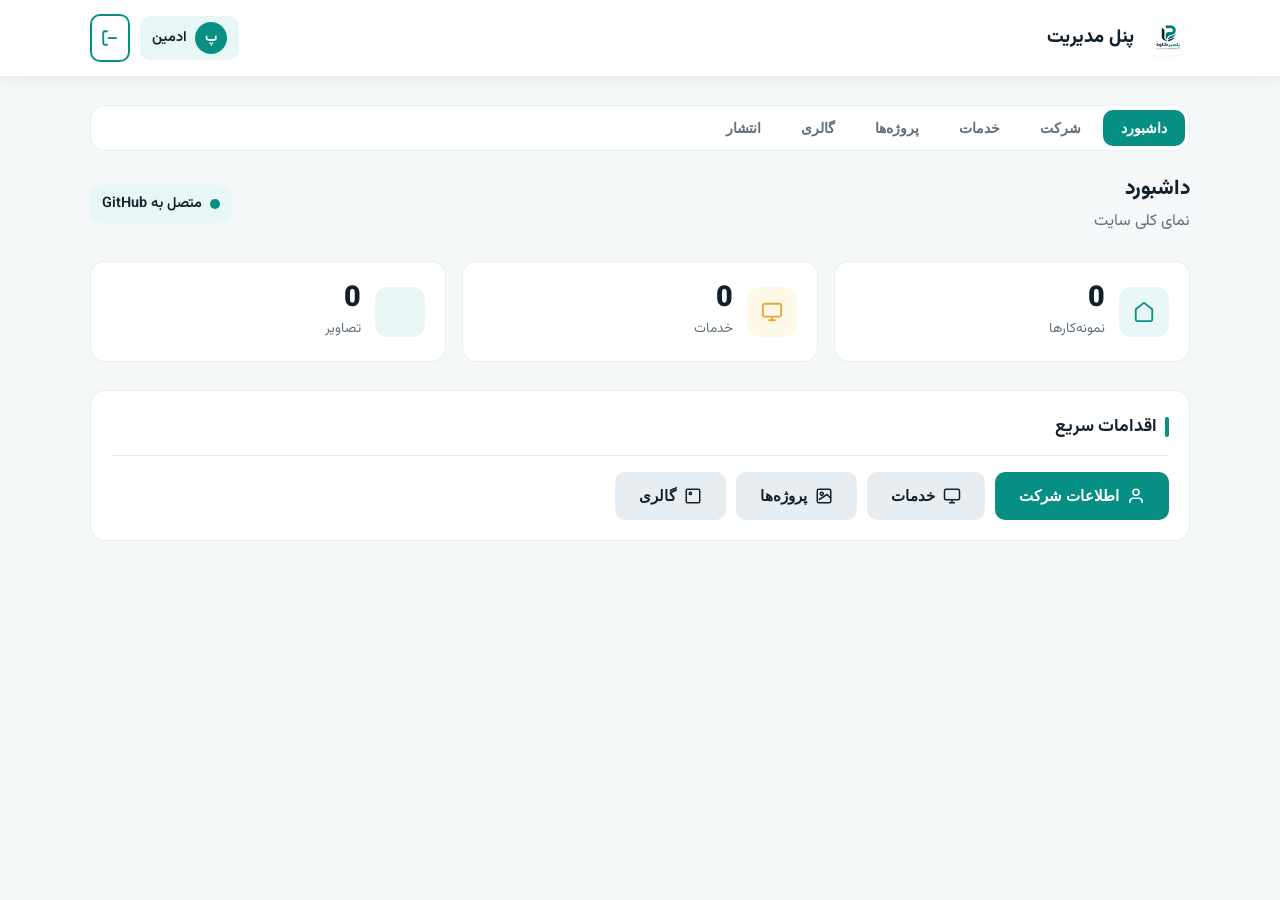
==== commit 16cff353: "feat: Remove login - direct access to admin panel" ====
--- a/admin/index.html
+++ b/admin/index.html
@@ -1 +1 @@
-<!doctype html><html lang="fa" dir="rtl"><head><meta charset="utf-8"><meta name="viewport" content="width=device-width,initial-scale=1"><title>پنل مدیریت | پلیمر کاوه</title><link rel="preconnect" href="https://fonts.googleapis.com"><link rel="preconnect" href="https://fonts.gstatic.com" crossorigin><link href="https://fonts.googleapis.com/css2?family=Vazirmatn:wght@400;500;600;700;800;900&display=swap" rel="stylesheet"><style>:root{--primary:#078f83;--primary-dark:#056b60;--primary-light:#e8f7f5;--bg:#f5f8f9;--card:#fff;--border:#e7edf0;--text:#12202b;--text-muted:#60717b;--danger:#c0392b;--success:#078f83;--warning:#e8a838;--shadow:0 2px 12px rgba(18,32,43,.08);--shadow-lg:0 8px 30px rgba(18,32,43,.12);--radius:14px;--radius-sm:10px;--transition:.25s ease}*{box-sizing:border-box;margin:0;padding:0}html{scroll-behavior:smooth}body{font-family:'Vazirmatn',Tahoma,Arial,sans-serif;background:var(--bg);color:var(--text);line-height:1.8;min-height:100vh}a{color:inherit;text-decoration:none}.container{width:min(1100px,94%);margin:0 auto;padding:24px 0}.btn{display:inline-flex;align-items:center;justify-content:center;gap:8px;padding:12px 24px;border-radius:var(--radius-sm);font-weight:700;font-size:.95rem;border:none;cursor:pointer;transition:var(--transition);min-height:48px}.btn-primary{background:var(--primary);color:#fff}.btn-primary:hover{background:var(--primary-dark)}.btn-primary:disabled{opacity:.6;cursor:not-allowed}.btn-secondary{background:var(--border);color:var(--text)}.btn-danger{background:var(--danger);color:#fff}.btn-outline{border:2px solid var(--primary);background:transparent;color:var(--primary)}.btn-icon{width:40px;height:40px;padding:0}.form-field{margin-bottom:16px}.form-field label{display:block;font-weight:600;font-size:.9rem;margin-bottom:6px}.form-field input,.form-field textarea,.form-field select{width:100%;padding:12px 14px;border:2px solid var(--border);border-radius:var(--radius-sm);font:inherit;font-size:.95rem;color:var(--text);background:var(--card);transition:var(--transition)}.form-field input:focus,.form-field textarea:focus,.form-field select:focus{outline:none;border-color:var(--primary);box-shadow:0 0 0 4px var(--primary-light)}.form-field small{display:block;margin-top:4px;font-size:.8rem;color:var(--text-muted)}.card{background:var(--card);border:1px solid var(--border);border-radius:var(--radius);padding:20px}.section-title{font-size:1.1rem;font-weight:700;margin-bottom:16px;padding-bottom:12px;border-bottom:1px solid var(--border);display:flex;align-items:center;gap:8px}.section-title::before{content:'';width:4px;height:20px;background:var(--primary);border-radius:2px}.tabs{display:flex;gap:4px;background:var(--card);border:1px solid var(--border);border-radius:var(--radius);padding:4px;margin-bottom:20px;flex-wrap:wrap}.tab-btn{padding:10px 18px;border-radius:var(--radius-sm);font-weight:600;font-size:.9rem;color:var(--text-muted);background:transparent;border:none;cursor:pointer;transition:var(--transition);white-space:nowrap}.tab-btn:hover{color:var(--text);background:var(--primary-light)}.tab-btn.active{background:var(--primary);color:#fff}.panel{display:none}.panel.active{display:block}.grid{display:grid;gap:16px}.grid-2{grid-template-columns:repeat(auto-fit,minmax(280px,1fr))}.grid-3{grid-template-columns:repeat(auto-fit,minmax(220px,1fr))}.stat-card{background:var(--card);border:1px solid var(--border);border-radius:var(--radius);padding:20px;display:flex;align-items:center;gap:14px}.stat-icon{width:50px;height:50px;border-radius:12px;display:flex;align-items:center;justify-content:center;font-size:1.4rem}.stat-icon.primary{background:var(--primary-light);color:var(--primary)}.stat-icon.accent{background:#fef9e7;color:var(--warning)}.stat-icon.success{background:var(--primary-light);color:var(--success)}.stat-value{font-size:1.8rem;font-weight:900;line-height:1.2}.stat-label{font-size:.85rem;color:var(--text-muted)}.table-wrap{overflow-x:auto}.table-wrap table{width:100%;border-collapse:collapse}.table-wrap th,.table-wrap td{padding:12px;text-align:right;border-bottom:1px solid var(--border);font-size:.9rem}.table-wrap th{font-weight:700;color:var(--text-muted);background:var(--bg)}.table-wrap tbody tr:hover{background:var(--primary-light)}.thumb{width:50px;height:40px;object-fit:cover;border-radius:6px;border:1px solid var(--border)}.actions{display:flex;gap:6px}.image-upload{display:grid;grid-template-columns:repeat(auto-fill,minmax(150px,1fr));gap:12px}.upload-slot{position:relative;border:2px dashed var(--border);border-radius:var(--radius);background:var(--bg);aspect-ratio:4/3;cursor:pointer;transition:var(--transition)}.upload-slot:hover{border-color:var(--primary);background:var(--primary-light)}.upload-slot.has-img{border-style:solid;background:var(--card)}.upload-slot img{width:100%;height:100%;object-fit:cover}.upload-overlay{position:absolute;inset:0;background:rgba(18,32,43,.8);display:flex;flex-direction:column;align-items:center;justify-content:center;gap:8px;opacity:0;transition:var(--transition);color:#fff;padding:12px;text-align:center}.upload-slot:hover .upload-overlay{opacity:1}.upload-input{display:none}.upload-placeholder{width:100%;height:100%;display:flex;flex-direction:column;align-items:center;justify-content:center;gap:8px;color:var(--text-muted);padding:16px;text-align:center}.upload-placeholder svg{width:36px;height:36px;opacity:.5}.gallery-grid{display:grid;grid-template-columns:repeat(auto-fill,minmax(140px,1fr));gap:12px}.gallery-item{position:relative;border:1px solid var(--border);border-radius:var(--radius);overflow:hidden;background:var(--card);aspect-ratio:1/1}.gallery-item img{width:100%;height:100%;object-fit:cover}.gallery-overlay{position:absolute;bottom:0;left:0;right:0;padding:10px;background:linear-gradient(180deg,transparent,rgba(18,32,43,.9));opacity:0;transition:var(--transition);display:flex;justify-content:end}.gallery-item:hover .gallery-overlay{opacity:1}.toast{position:fixed;bottom:20px;left:20px;right:20px;max-width:400px;background:var(--card);border:1px solid var(--border);border-radius:var(--radius);padding:14px 18px;display:flex;align-items:center;gap:10px;box-shadow:var(--shadow-lg);z-index:1000;animation:slideIn .3s ease}@keyframes slideIn{from{opacity:0;transform:translateX(100%)}to{opacity:1;transform:translateX(0)}}.toast.success{border-right:4px solid var(--success)}.toast.error{border-right:4px solid var(--danger)}.toast.warning{border-right:4px solid var(--warning)}.toast.info{border-right:4px solid var(--primary)}.toast-title{font-weight:700}.toast-msg{font-size:.85rem;color:var(--text-muted)}.loading{position:fixed;inset:0;background:rgba(18,32,43,.6);display:none;align-items:center;justify-content:center;z-index:2000;backdrop-filter:blur(4px)}.loading.active{display:flex}.spinner{width:50px;height:50px;border:4px solid var(--border);border-top-color:var(--primary);border-radius:50%;animation:spin 1s linear infinite}@keyframes spin{to{transform:rotate(360deg)}}.modal{position:fixed;inset:0;background:rgba(18,32,43,.5);display:none;align-items:center;justify-content:center;z-index:1500;padding:20px;backdrop-filter:blur(4px)}.modal.active{display:flex}.modal-box{background:var(--card);border:1px solid var(--border);border-radius:var(--radius);width:100%;max-width:500px;max-height:90vh;overflow-y:auto;box-shadow:var(--shadow-lg)}.modal-head{padding:16px 20px;border-bottom:1px solid var(--border);display:flex;align-items:center;justify-content:space-between}.modal-head h3{font-size:1.1rem;font-weight:800}.modal-close{width:36px;height:36px;border-radius:50%;background:var(--bg);border:1px solid var(--border);color:var(--text-muted);cursor:pointer;display:flex;align-items:center;justify-content:center}.modal-body{padding:20px}.modal-foot{padding:14px 20px;border-top:1px solid var(--border);display:flex;justify-content:flex-end;gap:10px}.empty{text-align:center;padding:40px;color:var(--text-muted)}.empty svg{width:64px;height:64px;opacity:.3;margin-bottom:12px}.empty h3{color:var(--text);margin-bottom:6px}@media(max-width:640px){.container{padding:16px 0}.grid-2,.grid-3{grid-template-columns:1fr}.stat-card{flex-direction:column;text-align:center}.table-wrap th,.table-wrap td{padding:8px;font-size:.8rem}.modal-box{margin:10px}}</style></head><body><div id="toast" style="display:none"></div><div class="loading" id="loading"><div class="spinner"></div></div><!-- Login --><div id="loginView" class="login-page" style="display:flex;align-items:center;justify-content:center;min-height:100vh;padding:20px"><div class="card" style="width:100%;max-width:400px;padding:40px;box-shadow:var(--shadow-lg)"><div style="text-align:center;margin-bottom:28px"><img src="../images/logo.jpg" alt="پلیمر کاوه" style="width:72px;height:72px;border-radius:14px;object-fit:contain;background:var(--primary-light);margin-bottom:16px" onerror="this.style.display='none'"><h1 style="font-size:1.6rem;font-weight:800;margin-bottom:4px">پنل مدیریت</h1><p style="color:var(--text-muted)">پلیمر کاوه</p></div><form id="loginForm" onsubmit="return false"><div class="form-field"><label>نام کاربری</label><input type="text" id="user" required autocomplete="username" placeholder="admin"></div><div class="form-field"><label>رمز عبور</label><input type="password" id="pass" required autocomplete="current-password" placeholder="admin"></div><button type="button" class="btn btn-primary" id="loginBtn" style="width:100%;margin-top:8px"><span id="loginBtnText">ورود</span></button></form><p style="text-align:center;margin-top:20px;color:var(--text-muted);font-size:.8rem">ورود: admin / admin</p></div></div><!-- Admin --><div id="adminView" style="display:none;min-height:100vh"><header style="background:var(--card);border-bottom:1px solid var(--border);position:sticky;top:0;z-index:100;box-shadow:var(--shadow)"><div class="container" style="display:flex;align-items:center;justify-content:space-between;gap:16px;flex-wrap:wrap;padding:14px 0"><div style="display:flex;align-items:center;gap:12px"><img src="../images/logo.jpg" alt="پلیمر کاوه" style="width:44px;height:44px;border-radius:10px;object-fit:contain;background:var(--primary-light)" onerror="this.style.display='none'"><h1 style="font-size:1.15rem;font-weight:800">پنل مدیریت</h1></div><div style="display:flex;align-items:center;gap:10px"><div style="display:flex;align-items:center;gap:8px;padding:6px 12px;background:var(--primary-light);border-radius:var(--radius-sm)"><div style="width:32px;height:32px;border-radius:50%;background:var(--primary);color:#fff;display:flex;align-items:center;justify-content:center;font-weight:800;font-size:.85rem">پ</div><span style="font-weight:600;font-size:.9rem">ادمین</span></div><button class="btn btn-outline btn-icon" id="logoutBtn"><svg width="18" height="18" viewBox="0 0 24 24" fill="none" stroke="currentColor" stroke-width="2.5"><path d="M9 21H5a2 2 0 0 1-2-2V5a2 2 0 0 1 2-2h4"/><polyline d="M16 17l5-5-5-5"/><line x1="21" y1="12" x2="9" y2="12"/></svg></button></div></header><main class="container" style="padding:28px 0"><div class="tabs" id="mainTabs" role="tablist"><button class="tab-btn active" data-tab="dash" role="tab">داشبورد</button><button class="tab-btn" data-tab="company" role="tab">شرکت</button><button class="tab-btn" data-tab="services" role="tab">خدمات</button><button class="tab-btn" data-tab="projects" role="tab">پروژه‌ها</button><button class="tab-btn" data-tab="gallery" role="tab">گالری</button><button class="tab-btn" data-tab="publish" role="tab">انتشار</button></div><!-- Dashboard --><section class="panel active" id="p-dash"><div style="display:flex;align-items:center;justify-content:space-between;gap:16px;flex-wrap:wrap;margin-bottom:24px"><div><h2 style="font-size:1.3rem;font-weight:800">داشبورد</h2><p style="color:var(--text-muted)">نمای کلی سایت</p></div><div id="connStatus" style="display:flex;align-items:center;gap:8px;padding:6px 12px;background:var(--primary-light);border-radius:var(--radius-sm);font-size:.9rem;font-weight:600"><span id="connDot" style="width:10px;height:10px;border-radius:50%;background:var(--success)"></span><span id="connText">متصل به GitHub</span></div></div><div class="grid grid-3" style="margin-bottom:28px"><article class="stat-card"><div class="stat-icon primary"><svg width="22" height="22" viewBox="0 0 24 24" fill="none" stroke="currentColor" stroke-width="2"><path d="M3 9l9-7 9 7v11a2 2 0 0 1-2 2H5a2 2 0 0 1-2-2z"/><polyline d="M9 22 9 12 15 12 15 22"/></svg></div><div><div class="stat-value" id="sProj">0</div><div class="stat-label">نمونه‌کارها</div></div></article><article class="stat-card"><div class="stat-icon accent"><svg width="22" height="22" viewBox="0 0 24 24" fill="none" stroke="currentColor" stroke-width="2"><rect x="2" y="3" width="20" height="14" rx="2"/><path d="M8 21h8M12 17v4"/></svg></div><div><div class="stat-value" id="sServ">0</div><div class="stat-label">خدمات</div></div></article><article class="stat-card"><div class="stat-icon success"><svg width="22" height="22" viewBox="0 0 24 24" fill="none" stroke="currentColor" stroke-width="2"><polyline d="M16 18 22 12 16 6"/><polyline d="M8 6 2 12 8 18"/></svg></div><div><div class="stat-value" id="sImg">0</div><div class="stat-label">تصاویر</div></div></article></div><div class="card"><h3 class="section-title">اقدامات سریع</h3><div style="display:flex;gap:10px;flex-wrap:wrap"><button class="btn btn-primary" data-go="company"><svg width="18" height="18" viewBox="0 0 24 24" fill="none" stroke="currentColor" stroke-width="2"><path d="M20 21v-2a4 4 0 0 0-4-4H8a4 4 0 0 0-4 4v2"/><circle cx="12" cy="7" r="4"/></svg>اطلاعات شرکت</button><button class="btn btn-secondary" data-go="services"><svg width="18" height="18" viewBox="0 0 24 24" fill="none" stroke="currentColor" stroke-width="2"><rect x="2" y="3" width="20" height="14" rx="2"/><path d="M8 21h8M12 17v4"/></svg>خدمات</button><button class="btn btn-secondary" data-go="projects"><svg width="18" height="18" viewBox="0 0 24 24" fill="none" stroke="currentColor" stroke-width="2"><rect x="3" y="3" width="18" height="18" rx="2"/><circle cx="9" cy="9" r="2"/><path d="M21 15l-5-5L5 17"/></svg>پروژه‌ها</button><button class="btn btn-secondary" data-go="gallery"><svg width="18" height="18" viewBox="0 0 24 24" fill="none" stroke="currentColor" stroke-width="2"><rect x="3" y="3" width="18" height="18" rx="2"/><circle cx="8.5" cy="8.5" r="1.5"/><polyline d="M21 15l-5-5L5 17"/></svg>گالری</button></div></div></section><!-- Company --><section class="panel" id="p-company"><div class="tabs" id="subTabs" style="margin-bottom:20px"><button class="tab-btn active" data-sub="gen" role="tab">عمومی</button><button class="tab-btn" data-sub="seo" role="tab">SEO</button><button class="tab-btn" data-sub="contact" role="tab">تماس</button></div><div class="panel active" id="s-gen"><div class="card"><h3 class="section-title">تنظیمات پایه</h3><div class="grid grid-2"><div class="form-field"><label>نام سایت *</label><input type="text" id="siteName" maxlength="80"><small>نمایش در هدر، فوتر، عنوان مرورگر</small></div><div class="form-field"><label>شعار کوتاه</label><input type="text" id="siteTagline" maxlength="120"><small>متن کوتاه برای هیرو</small></div></div><div class="form-field"><label>معرفی شرکت *</label><textarea id="intro" rows="4" maxlength="500" placeholder="توضیح کامل درباره شرکت، تخصص، سابقه و خدمات..."></textarea><small>حداکثر ۵۰۰ کاراکتر</small></div></div></div><div class="panel" id="s-seo" hidden><div class="card"><h3 class="section-title">تنظیمات سئو</h3><div class="grid grid-2"><div class="form-field"><label>Meta Title *</label><input type="text" id="metaTitle" maxlength="60"><small>حداکثر ۶۰ کاراکتر</small></div><div class="form-field"><label>Meta Description *</label><input type="text" id="metaDesc" maxlength="160"><small>حداکثر ۱۶۰ کاراکتر</small></div></div></div></div><div class="panel" id="s-contact" hidden><div class="card"><h3 class="section-title">اطلاعات تماس</h3><div class="grid grid-2"><div class="form-field"><label>تلفن اصلی *</label><input type="tel" id="phone1" required placeholder="09133282241" pattern="09\d{9}"><small>فرمت: ۰۹xxxxxxxxx</small></div><div class="form-field"><label>تلفن دوم</label><input type="tel" id="phone2" placeholder="09162285494" pattern="09\d{9}"></div></div><div class="form-field"><label>شماره واتساپ</label><input type="tel" id="whatsapp" placeholder="09133282241" pattern="09\d{9}"><small>برای دکمه واتساپ (بدون +98)</small></div><div class="form-field"><label>آدرس</label><textarea id="address" rows="3" placeholder="استان، شهر، خیابان، پلاک..."></textarea></div></div></div></section><!-- Services --><section class="panel" id="p-services"><div style="display:flex;align-items:center;justify-content:space-between;gap:16px;flex-wrap:wrap;margin-bottom:20px"><h2 style="font-size:1.3rem;font-weight:800">مدیریت خدمات</h2><button class="btn btn-primary" id="addSvc"><svg width="18" height="18" viewBox="0 0 24 24" fill="none" stroke="currentColor" stroke-width="2.5"><line x1="12" y1="5" x2="12" y2="19"/><line x1="5" y1="12" x2="19" y2="12"/></svg>افزودن خدمت</button></div><div class="grid" id="svcGrid"></div></section><!-- Projects --><section class="panel" id="p-projects"><div style="display:flex;align-items:center;justify-content:space-between;gap:16px;flex-wrap:wrap;margin-bottom:20px"><h2 style="font-size:1.3rem;font-weight:800">مدیریت نمونه‌کارها</h2><button class="btn btn-primary" id="addPrj"><svg width="18" height="18" viewBox="0 0 24 24" fill="none" stroke="currentColor" stroke-width="2.5"><line x1="12" y1="5" x2="12" y2="19"/><line x1="5" y1="12" x2="19" y2="12"/></svg>افزودن پروژه</button></div><div class="card table-wrap"><table><thead><tr><th>تصویر</th><th>عنوان</th><th>دسته‌بندی</th><th>توضیح</th><th style="width:100px">عملیات</th></tr></thead><tbody id="prjBody"></tbody></table></div></section><!-- Gallery --><section class="panel" id="p-gallery"><div style="display:flex;align-items:center;justify-content:space-between;gap:16px;flex-wrap:wrap;margin-bottom:20px"><h2 style="font-size:1.3rem;font-weight:800">مدیریت گالری</h2></div><div class="card"><h3 class="section-title">آپلود تصاویر (حداکثر ۲ مگابایت)</h3><div class="image-upload" id="upGrid"></div></div><div class="card" style="margin-top:16px"><h3 class="section-title">گالری موجود</h3><div class="gallery-grid" id="galGrid"></div></div></section><!-- Publish --><section class="panel" id="p-publish"><div style="display:flex;align-items:center;justify-content:space-between;gap:16px;flex-wrap:wrap;margin-bottom:20px"><h2 style="font-size:1.3rem;font-weight:800">پیش‌نمایش و انتشار</h2></div><div class="card"><h3 class="section-title">پیش‌نمایش سایت</h3><div style="border:1px solid var(--border);border-radius:var(--radius);overflow:hidden;background:var(--bg)"><iframe id="prevFrame" src="../" style="width:100%;height:450px;border:none"></iframe></div><div style="display:flex;gap:10px;margin-top:14px;flex-wrap:wrap"><button class="btn btn-secondary" id="refreshPrev"><svg width="18" height="18" viewBox="0 0 24 24" fill="none" stroke="currentColor" stroke-width="2"><polyline d="M23 4v6h-6"/><path d="M20.49 15a9 9 0 1 1-2.12-9.36L23 10"/></svg>بازسازی</button><a href="../" target="_blank" class="btn btn-outline"><svg width="18" height="18" viewBox="0 0 24 24" fill="none" stroke="currentColor" stroke-width="2"><path d="M18 13v6a2 2 0 0 1-2 2H5a2 2 0 0 1-2-2V8a2 2 0 0 1 2-2h6"/><polyline d="M15 3h6v6"/><line x1="10" y1="14" x2="21" y2="3"/></svg>مشاهده زنده</a></div></div><div class="card" style="margin-top:16px"><h3 class="section-title">فایل‌های تغییر کرده</h3><ul id="chgList" style="font-size:.85rem;line-height:2;max-height:180px;overflow:auto;color:var(--text-muted);padding-right:16px"></ul></div><div class="card" style="margin-top:16px;text-align:center"><button class="btn btn-primary" id="doPub" style="min-width:260px;padding:16px 32px;font-size:1rem"><svg width="20" height="20" viewBox="0 0 24 24" fill="none" stroke="currentColor" stroke-width="2.5"><path d="M19 21H5a2 2 0 0 1-2-2V5a2 2 0 0 1 2-2h11l5 5v11a2 2 0 0 1-2 2z"/><polyline d="M17 21 17 13 7 13 7 21"/><polyline d="M7 3 7 8 15 8"/></svg> ذخیره و انتشار در GitHub</button></div></section><!-- Modals --><div class="modal" id="mSvc"><div class="modal-box"><div class="modal-head"><h3 id="mSvcTitle">افزودن خدمت</h3><button class="modal-close" onclick="closeModal('mSvc')">&times;</button></div><div class="modal-body"><div class="form-field"><label>عنوان *</label><input type="text" id="mSvcTitleIn" required maxlength="80"></div><div class="form-field"><label>توضیح</label><textarea id="mSvcDesc" rows="3" maxlength="300"></textarea></div><div class="form-field"><label>آیکون</label><input type="text" id="mSvcIcon" placeholder="مثال: 01"><small>متن کوتاه برای نمایش</small></div></div><div class="modal-foot"><button class="btn btn-secondary" onclick="closeModal('mSvc')">انصراف</button><button class="btn btn-primary" onclick="saveSvc()">ذخیره</button></div></div></div><div class="modal" id="mPrj"><div class="modal-box"><div class="modal-head"><h3 id="mPrjTitle">افزودن پروژه</h3><button class="modal-close" onclick="closeModal('mPrj')">&times;</button></div><div class="modal-body"><div class="form-field"><label>عنوان *</label><input type="text" id="mPrjTitleIn" required maxlength="100"></div><div class="form-field"><label>دسته‌بندی *</label><input type="text" id="mPrjCat" required maxlength="60" placeholder="مثال: آب‌بندی مخازن"></div><div class="form-field"><label>مسیر تصویر *</label><input type="text" id="mPrjImg" required placeholder="./images/filename.jpg"><small>ابتدا در گالری آپلود کنید</small></div><div class="form-field"><label>توضیح</label><textarea id="mPrjDesc" rows="3" maxlength="400" placeholder="توضیحات فنی، چالش‌ها، راهکارها، نتایج..."></textarea></div></div><div class="modal-foot"><button class="btn btn-secondary" onclick="closeModal('mPrj')">انصراف</button><button class="btn btn-primary" onclick="savePrj()">ذخیره</button></div></div></div></main></div><script>(function(){'use strict';const ADMIN_USER='admin',ADMIN_PASS_HASH='8c6976e5b5410415bde908bd4dee15dfb167a9c873fc4bb8a81f6f2ab448a918';const GH_TOKEN='Z3ZwX3M2Y212TVJBdDB2ekQwbDZxWERORm1mM2JwcEM4NjBGY05EMg==';const OWNER='mmdfathian',REPO='polymer-kaveh',BRANCH='main';const $=id=>document.getElementById(id),$$=sel=>document.querySelectorAll(sel);const esc=s=>String(s??'').replace(/[&<>\"']/g,m=>({'&':'&','<':'<','>':'>','\"':'"',"'":'&#039;'}[m));async function sha256(str){const buf=new TextEncoder().encode(str);const h=await crypto.subtle.digest('SHA-256',buf);return Array.from(new Uint8Array(h)).map(b=>b.toString(16).padStart(2,'0')).join('')}function toast(title,msg,type='info'){const t=$('toast');t.className='toast '+type;t.innerHTML='<div class="toast-title">'+esc(title)+'</div><div class="toast-msg">'+esc(msg)+'</div>';t.style.display='block';setTimeout(()=>{t.style.animation='slideOut .3s ease forwards';setTimeout(()=>t.style.display='none',300)},5000)}function loading(on,txt='در حال پردازش...'){$('loading').classList.toggle('active',on)}async function gh(path,opt={}){const t=atob(GH_TOKEN);const r=await fetch('https://api.github.com/repos/'+OWNER+'/'+REPO+'/contents/'+path,{...opt,headers:{Accept:'application/vnd.github+json',Authorization:'Bearer '+t,...(opt.headers||{})}});const j=await r.json();if(!r.ok)throw Error(j.message||'GitHub API error');return j}async function getFile(p){const r=await gh(p);return{sha:r.sha,text:decodeURIComponent(escape(atob(r.content.replace(/\n/g,''))))}}async function putFile(p,c,m,s){return gh(p,{method:'PUT',headers:{'Content-Type':'application/json'},body:JSON.stringify({message:c,content:btoa(unescape(encodeURIComponent(c))),sha:s,branch:BRANCH})})}async function upFile(file,path){const b64=await new Promise((res,rej)=>{const fr=new FileReader();fr.onload=()=>res(fr.result.split(',')[1]);fr.onerror=rej;fr.readAsDataURL(file)});return putFile(path,b64,'feat: upload '+file.name,null)}let data=null,sha=null,changed=new Set(),editSvc=null,editPrj=null;function showLogin(){$('loginView').style.display='flex';$('adminView').style.display='none'}function showAdmin(){$('loginView').style.display='none';$('adminView').style.display='block';refresh()}async function check(){try{const s=sessionStorage.getItem('s');if(s){const d=JSON.parse(atob(s));if(d.e>Date.now())return true}return false}catch{return false}}function sess(u){sessionStorage.setItem('s',btoa(JSON.stringify({u,e:Date.now()+8*3600000})))}function clearS(){sessionStorage.removeItem('s')}function tab(id){$$('.panel').forEach(p=>p.classList.remove('active'));$$('#mainTabs .tab-btn').forEach(b=>b.classList.remove('active'));$(id).classList.add('active');$$('#mainTabs .tab-btn[data-tab="'+id.replace('p-','')+'"]')[0]?.classList.add('active')}function subTab(id){$$('#p-company .panel').forEach(p=>p.hidden=true);$$('#subTabs .tab-btn').forEach(b=>b.classList.remove('active'));$(id).hidden=false;$$('#subTabs .tab-btn[data-sub="'+id.replace('s-','')+'"]')[0]?.classList.add('active')}$$('[data-go]').forEach(b=>b.onclick=()=>tab('p-'+b.dataset.go));$$('#mainTabs .tab-btn').forEach(b=>b.onclick=()=>tab('p-'+b.dataset.tab));$$('#subTabs .tab-btn').forEach(b=>b.onclick=()=>subTab('s-'+b.dataset.sub));async function refresh(){try{const f=await getFile('data/content.json');data=JSON.parse(f.text);sha=f.sha;renderAll();toast('موفق','داده‌ها بارگذاری شد','success')}catch(e){toast('خطا',e.message,'error')}loading(false)}function renderAll(){$('sProj').textContent=data.projects?.length||0;$('sServ').textContent=data.settings?.services?.length||0;$('sImg').textContent=data.gallery?.length||0;renderSvc();renderPrj();renderGal();renderComp();renderPub()}$('loginBtn').onclick=async()=>{const u=$('user').value.trim(),p=$('pass').value;const btn=$('loginBtn');btn.disabled=true;btn.innerHTML='<svg class="spinner" width="18" height="18" viewBox="0 0 24 24" fill="none" stroke="currentColor" stroke-width="2.5"><circle cx="12" cy="12" r="10" stroke-opacity=".25"/><path d="M12 2a10 10 0 0 1 10 10" stroke-opacity="1"/></svg>';try{const h=await sha256(p);if(u===ADMIN_USER&&h===ADMIN_PASS_HASH){sess(u);showAdmin();toast('خوش آمدید','ورود موفق','success')}else{toast('خطا','نام کاربری یا رمز اشتباه','error')}}catch(e){toast('خطا',e.message,'error')}finally{btn.disabled=false;btn.innerHTML='ورود'}};$('logoutBtn').onclick=()=>{clearS();showLogin();toast('خروج','خارج شدید','info')};function renderComp(){const s=data.settings||{};$('siteName').value=s.siteName||'';$('siteTagline').value=s.siteTagline||'';$('intro').value=s.intro||'';$('metaTitle').value=s.metaTitle||'';$('metaDesc').value=s.metaDescription||'';$('phone1').value=s.phone1||'';$('phone2').value=s.phone2||'';$('whatsapp').value=s.whatsapp||'';$('address').value=s.address||'';['siteName','siteTagline','intro','metaTitle','metaDesc','phone1','phone2','whatsapp','address'].forEach(id=>{const el=$(id);if(el)el.oninput=()=>{data.settings=data.settings||{};data.settings[id]=el.value;mark('data/content.json')}})}function mark(f){changed.add(f);renderPub()}function renderPub(){const c=Array.from(changed);$('chgList').innerHTML=c.map(f=>'<li>'+esc(f)+'</li>').join('')||'<li class="muted">هیچ تغییری نیست</li>'}function clearChg(){changed.clear();renderPub()}$('#addSvc').onclick=()=>{editSvc=null;$('mSvcTitle').textContent='افزودن خدمت';$('mSvcTitleIn').value='';$('mSvcDesc').value='';$('mSvcIcon').value='';$('mSvc').classList.add('active')}$('#addPrj').onclick=()=>{editPrj=null;$('mPrjTitle').textContent='افزودن پروژه';$('mPrjTitleIn').value='';$('mPrjCat').value='';$('mPrjImg').value='';$('mPrjDesc').value='';$('mPrj').classList.add('active')}$$('[data-close-modal],.modal-close').forEach(b=>b.onclick=()=>{b.closest('.modal')?.classList.remove('active')});function closeModal(id){$(id).classList.remove('active')}function renderSvc(){const g=$('svcGrid'),s=data.settings?.services||[];if(!s.length){g.innerHTML='<div class="empty" style="grid-column:1/-1"><svg viewBox="0 0 24 24" fill="none" stroke="currentColor" stroke-width="1.5"><rect x="3" y="3" width="18" height="18" rx="2"/><path d="M8 21h8M12 17v4"/></svg><h3>خدمتی نیست</h3><p>اولین خدمت را اضافه کنید</p></div>';return}g.innerHTML=s.map((x,i)=>'<div class="card" style="display:flex;flex-direction:column;gap:10px"><div style="display:flex;justify-content:space-between"><input value="'+esc(x.title||'')+'" data-i="'+i+'" data-k="title" style="flex:1;padding:8px;border:1px solid var(--border);border-radius:6px;font:inherit" placeholder="عنوان"><button class="btn btn-danger btn-icon" onclick="delSvc('+i+')" aria-label="حذف"><svg width="16" height="16" viewBox="0 0 24 24" fill="none" stroke="currentColor" stroke-width="2.5"><polyline d="M3 6h18M19 6v14a2 2 0 0 1-2 2H7a2 2 0 0 1-2-2V6m3 0V4a2 2 0 0 1 2-2h4a2 2 0 0 1 2 2v2"/></svg></button></div><textarea data-i="'+i+'" data-k="desc" style="padding:8px;border:1px solid var(--border);border-radius:6px;font:inherit;min-height:70px" placeholder="توضیح">'+esc(x.description||'')+'</textarea><div class="form-field" style="margin:0"><label>آیکون</label><input value="'+esc(x.icon||'')+'" data-i="'+i+'" data-k="icon" style="padding:8px;border:1px solid var(--border);border-radius:6px;font:inherit" placeholder="مثال: 01"></div></div>').join('');$$('#svcGrid [data-k]').forEach(e=>e.oninput=()=>{data.settings.services[+e.dataset.i][e.dataset.k]=e.value;mark('data/content.json')})}$('#saveSvc').onclick=()=>{const t=$('mSvcTitleIn').value.trim(),d=$('mSvcDesc').value.trim(),ic=$('mSvcIcon').value.trim();if(!t){toast('خطا','عنوان الزامی است','error');return}if(!data.settings.services)data.settings.services=[];if(editSvc===null)data.settings.services.push({title:t,description:d,icon:ic});else data.settings.services[editSvc]={title:t,description:d,icon:ic};mark('data/content.json');renderSvc();closeModal('mSvc');toast('موفق','ذخیره شد','success')}$('#savePrj').onclick=()=>{const t=$('mPrjTitleIn').value.trim(),c=$('mPrjCat').value.trim(),img=$('mPrjImg').value.trim(),d=$('mPrjDesc').value.trim();if(!t||!c||!img){toast('خطا','عنوان، دسته، تصویر الزامی','error');return}if(!data.projects)data.projects=[];if(editPrj===null)data.projects.push({title:t,category:c,image:img,description:d});else data.projects[editPrj]={title:t,category:c,image:img,description:d};mark('data/content.json');renderPrj();closeModal('mPrj');toast('موفق','ذخیره شد','success')}window.delSvc=i=>{if(!confirm('حذف شود؟'))return;data.settings.services.splice(i,1);mark('data/content.json');renderSvc()}window.delPrj=i=>{if(!confirm('حذف شود؟'))return;data.projects.splice(i,1);mark('data/content.json');renderPrj()}function renderPrj(){const b=$('prjBody'),p=data.projects||[];if(!p.length){b.innerHTML='<tr><td colspan="5" class="empty" style="padding:30px;border:none">نمونه‌کاری نیست</td></tr>';return}b.innerHTML=p.map((x,i)=>'<tr><td><img src="../'+esc(x.image||'')+'" class="thumb" onerror="this.style.display=\'none\'"></td><td><input value="'+esc(x.title||'')+'" data-i="'+i+'" data-k="title" style="width:100%;padding:6px;border:1px solid var(--border);border-radius:4px;font:inherit"></td><td><input value="'+esc(x.category||'')+'" data-i="'+i+'" data-k="cat" style="width:100%;padding:6px;border:1px solid var(--border);border-radius:4px;font:inherit"></td><td><textarea data-i="'+i+'" data-k="desc" style="width:100%;min-height:50px;padding:6px;border:1px solid var(--border);border-radius:4px;font:inherit;resize:vertical">'+esc(x.description||'')+'</textarea></td><td><div class="actions"><button class="btn btn-danger btn-icon" onclick="delPrj('+i+')" aria-label="حذف"><svg width="16" height="16" viewBox="0 0 24 24" fill="none" stroke="currentColor" stroke-width="2.5"><polyline d="M3 6h18M19 6v14a2 2 0 0 1-2 2H7a2 2 0 0 1-2-2V6m3 0V4a2 2 0 0 1 2-2h4a2 2 0 0 1 2 2v2"/></svg></button></div></td></tr>').join('');$$('#prjBody [data-k]').forEach(e=>e.oninput=()=>{data.projects[+e.dataset.i][e.dataset.k]=e.value;mark('data/content.json')})}function renderGal(){const up=$('upGrid'),g=$('galGrid'),arr=data.gallery||[];up.innerHTML=Array.from({length:6},(_,i)=>'<div class="upload-slot" data-idx="'+i+'"><div class="upload-placeholder"><svg viewBox="0 0 24 24" fill="none" stroke="currentColor" stroke-width="1.5"><rect x="3" y="3" width="18" height="18" rx="2"/><circle cx="8.5" cy="8.5" r="1.5"/><polyline d="M21 15l-5-5L5 17"/></svg><span>آپلود</span><small>کلیک کنید</small></div><input type="file" class="upload-input" accept="image/*" data-idx="'+i+'"><div class="upload-overlay"><button class="btn btn-danger" onclick="remUp('+i+')"><svg width="14" height="14" viewBox="0 0 24 24" fill="none" stroke="currentColor" stroke-width="2.5"><line x1="18" y1="6" x2="6" y2="18"/><line x1="6" y1="6" x2="18" y2="18"/></svg>حذف</button></div></div>').join('');g.innerHTML=arr.map((x,i)=>'<div class="gallery-item"><img src="../'+esc(x)+'" alt="گالری '+(i+1)+'" loading="lazy"><div class="gallery-overlay"><button class="btn btn-danger" onclick="delGal('+i+')"><svg width="14" height="14" viewBox="0 0 24 24" fill="none" stroke="currentColor" stroke-width="2.5"><line x1="18" y1="6" x2="6" y2="18"/><line x1="6" y1="6" x2="18" y2="18"/></svg>حذف</button></div></div>').join('')||'<div class="empty" style="grid-column:1/-1"><svg viewBox="0 0 24 24" fill="none" stroke="currentColor" stroke-width="1.5"><rect x="3" y="3" width="18" height="18" rx="2"/><circle cx="8.5" cy="8.5" r="1.5"/><polyline d="M21 15l-5-5L5 17"/></svg><h3>خالی</h3><p>تصاویر آپلود کنید</p></div>';$$('#upGrid .upload-input').forEach(inp=>inp.onchange=async e=>{const f=e.target.files[0];if(!f)return;if(!f.type.startsWith('image/')){toast('خطا','تصویر نیست','error');return}if(f.size>2*1024*1024){toast('خطا','بیش از ۲ مگابایت','error');return}const idx=+inp.dataset.idx;const ext=f.name.split('.').pop().toLowerCase();const path='images/gal-'+Date.now()+'-'+idx+'.'+ext;loading(true,'آپلود...');try{await upFile(f,path);data.gallery=data.gallery||[];data.gallery.push('./'+path);mark('data/content.json');mark(path);renderGal();toast('موفق','آپلود شد','success')}catch(err){toast('خطا',err.message,'error')}finally{loading(false)}})}$$('[data-idx]').forEach(d=>d.onclick=e=>{if(e.target===d)d.querySelector('input')?.click()})window.remUp=i=>{const d=$$('#upGrid [data-idx="'+i+'"]')[0];if(d){d.querySelector('input').value='';d.classList.remove('has-img')}}window.delGal=i=>{if(!confirm('حذف شود؟'))return;data.gallery.splice(i,1);mark('data/content.json');renderGal()}$('#refreshPrev').onclick=()=>{$('prevFrame').src=$('prevFrame').src;toast('انجام','بازسازی شد','info')}$('#doPub').onclick=async()=>{const c=Array.from(changed);if(!c.length){toast('هشدار','تغییری نیست','warning');return}if(!confirm('مطمئنید؟ '+c.length+' فایل'))return;loading(true,'Commit در GitHub...');try{for(const f of c){if(f==='data/content.json'){await putFile(f,JSON.stringify(data,null,2),'chore: update content',sha);sha=(await getFile(f)).sha}}toast('موفق','Commit شد. Deploy در حال اجراست...','success');clearChg();setTimeout(()=>loading(false),2000)}catch(e){toast('خطا',e.message,'error');loading(false)}}if(check())showAdmin();else showLogin()})();</script>+<!doctype html><html lang="fa" dir="rtl"><head><meta charset="utf-8"><meta name="viewport" content="width=device-width,initial-scale=1"><title>پنل مدیریت | پلیمر کاوه</title><link rel="preconnect" href="https://fonts.googleapis.com"><link rel="preconnect" href="https://fonts.gstatic.com" crossorigin><link href="https://fonts.googleapis.com/css2?family=Vazirmatn:wght@400;500;600;700;800;900&display=swap" rel="stylesheet"><style>:root{--primary:#078f83;--primary-dark:#056b60;--primary-light:#e8f7f5;--bg:#f5f8f9;--card:#fff;--border:#e7edf0;--text:#12202b;--text-muted:#60717b;--danger:#c0392b;--success:#078f83;--warning:#e8a838;--shadow:0 2px 12px rgba(18,32,43,.08);--shadow-lg:0 8px 30px rgba(18,32,43,.12);--radius:14px;--radius-sm:10px;--transition:.25s ease}*{box-sizing:border-box;margin:0;padding:0}html{scroll-behavior:smooth}body{font-family:'Vazirmatn',Tahoma,Arial,sans-serif;background:var(--bg);color:var(--text);line-height:1.8;min-height:100vh}a{color:inherit;text-decoration:none}.container{width:min(1100px,94%);margin:0 auto;padding:24px 0}.btn{display:inline-flex;align-items:center;justify-content:center;gap:8px;padding:12px 24px;border-radius:var(--radius-sm);font-weight:700;font-size:.95rem;border:none;cursor:pointer;transition:var(--transition);min-height:48px}.btn-primary{background:var(--primary);color:#fff}.btn-primary:hover{background:var(--primary-dark)}.btn-primary:disabled{opacity:.6;cursor:not-allowed}.btn-secondary{background:var(--border);color:var(--text)}.btn-danger{background:var(--danger);color:#fff}.btn-outline{border:2px solid var(--primary);background:transparent;color:var(--primary)}.btn-icon{width:40px;height:40px;padding:0}.form-field{margin-bottom:16px}.form-field label{display:block;font-weight:600;font-size:.9rem;margin-bottom:6px}.form-field input,.form-field textarea,.form-field select{width:100%;padding:12px 14px;border:2px solid var(--border);border-radius:var(--radius-sm);font:inherit;font-size:.95rem;color:var(--text);background:var(--card);transition:var(--transition)}.form-field input:focus,.form-field textarea:focus,.form-field select:focus{outline:none;border-color:var(--primary);box-shadow:0 0 0 4px var(--primary-light)}.form-field small{display:block;margin-top:4px;font-size:.8rem;color:var(--text-muted)}.card{background:var(--card);border:1px solid var(--border);border-radius:var(--radius);padding:20px}.section-title{font-size:1.1rem;font-weight:700;margin-bottom:16px;padding-bottom:12px;border-bottom:1px solid var(--border);display:flex;align-items:center;gap:8px}.section-title::before{content:'';width:4px;height:20px;background:var(--primary);border-radius:2px}.tabs{display:flex;gap:4px;background:var(--card);border:1px solid var(--border);border-radius:var(--radius);padding:4px;margin-bottom:20px;flex-wrap:wrap}.tab-btn{padding:10px 18px;border-radius:var(--radius-sm);font-weight:600;font-size:.9rem;color:var(--text-muted);background:transparent;border:none;cursor:pointer;transition:var(--transition);white-space:nowrap}.tab-btn:hover{color:var(--text);background:var(--primary-light)}.tab-btn.active{background:var(--primary);color:#fff}.panel{display:none}.panel.active{display:block}.grid{display:grid;gap:16px}.grid-2{grid-template-columns:repeat(auto-fit,minmax(280px,1fr))}.grid-3{grid-template-columns:repeat(auto-fit,minmax(220px,1fr))}.stat-card{background:var(--card);border:1px solid var(--border);border-radius:var(--radius);padding:20px;display:flex;align-items:center;gap:14px}.stat-icon{width:50px;height:50px;border-radius:12px;display:flex;align-items:center;justify-content:center;font-size:1.4rem}.stat-icon.primary{background:var(--primary-light);color:var(--primary)}.stat-icon.accent{background:#fef9e7;color:var(--warning)}.stat-icon.success{background:var(--primary-light);color:var(--success)}.stat-value{font-size:1.8rem;font-weight:900;line-height:1.2}.stat-label{font-size:.85rem;color:var(--text-muted)}.table-wrap{overflow-x:auto}.table-wrap table{width:100%;border-collapse:collapse}.table-wrap th,.table-wrap td{padding:12px;text-align:right;border-bottom:1px solid var(--border);font-size:.9rem}.table-wrap th{font-weight:700;color:var(--text-muted);background:var(--bg)}.table-wrap tbody tr:hover{background:var(--primary-light)}.thumb{width:50px;height:40px;object-fit:cover;border-radius:6px;border:1px solid var(--border)}.actions{display:flex;gap:6px}.image-upload{display:grid;grid-template-columns:repeat(auto-fill,minmax(150px,1fr));gap:12px}.upload-slot{position:relative;border:2px dashed var(--border);border-radius:var(--radius);background:var(--bg);aspect-ratio:4/3;cursor:pointer;transition:var(--transition)}.upload-slot:hover{border-color:var(--primary);background:var(--primary-light)}.upload-slot.has-img{border-style:solid;background:var(--card)}.upload-slot img{width:100%;height:100%;object-fit:cover}.upload-overlay{position:absolute;inset:0;background:rgba(18,32,43,.8);display:flex;flex-direction:column;align-items:center;justify-content:center;gap:8px;opacity:0;transition:var(--transition);color:#fff;padding:12px;text-align:center}.upload-slot:hover .upload-overlay{opacity:1}.upload-input{display:none}.upload-placeholder{width:100%;height:100%;display:flex;flex-direction:column;align-items:center;justify-content:center;gap:8px;color:var(--text-muted);padding:16px;text-align:center}.upload-placeholder svg{width:36px;height:36px;opacity:.5}.gallery-grid{display:grid;grid-template-columns:repeat(auto-fill,minmax(140px,1fr));gap:12px}.gallery-item{position:relative;border:1px solid var(--border);border-radius:var(--radius);overflow:hidden;background:var(--card);aspect-ratio:1/1}.gallery-item img{width:100%;height:100%;object-fit:cover}.gallery-overlay{position:absolute;bottom:0;left:0;right:0;padding:10px;background:linear-gradient(180deg,transparent,rgba(18,32,43,.9));opacity:0;transition:var(--transition);display:flex;justify-content:end}.gallery-item:hover .gallery-overlay{opacity:1}.toast{position:fixed;bottom:20px;left:20px;right:20px;max-width:400px;background:var(--card);border:1px solid var(--border);border-radius:var(--radius);padding:14px 18px;display:flex;align-items:center;gap:10px;box-shadow:var(--shadow-lg);z-index:1000;animation:slideIn .3s ease}@keyframes slideIn{from{opacity:0;transform:translateX(100%)}to{opacity:1;transform:translateX(0)}}.toast.success{border-right:4px solid var(--success)}.toast.error{border-right:4px solid var(--danger)}.toast.warning{border-right:4px solid var(--warning)}.toast.info{border-right:4px solid var(--primary)}.toast-title{font-weight:700}.toast-msg{font-size:.85rem;color:var(--text-muted)}.loading{position:fixed;inset:0;background:rgba(18,32,43,.6);display:none;align-items:center;justify-content:center;z-index:2000;backdrop-filter:blur(4px)}.loading.active{display:flex}.spinner{width:50px;height:50px;border:4px solid var(--border);border-top-color:var(--primary);border-radius:50%;animation:spin 1s linear infinite}@keyframes spin{to{transform:rotate(360deg)}}.modal{position:fixed;inset:0;background:rgba(18,32,43,.5);display:none;align-items:center;justify-content:center;z-index:1500;padding:20px;backdrop-filter:blur(4px)}.modal.active{display:flex}.modal-box{background:var(--card);border:1px solid var(--border);border-radius:var(--radius);width:100%;max-width:500px;max-height:90vh;overflow-y:auto;box-shadow:var(--shadow-lg)}.modal-head{padding:16px 20px;border-bottom:1px solid var(--border);display:flex;align-items:center;justify-content:space-between}.modal-head h3{font-size:1.1rem;font-weight:800}.modal-close{width:36px;height:36px;border-radius:50%;background:var(--bg);border:1px solid var(--border);color:var(--text-muted);cursor:pointer;display:flex;align-items:center;justify-content:center}.modal-body{padding:20px}.modal-foot{padding:14px 20px;border-top:1px solid var(--border);display:flex;justify-content:flex-end;gap:10px}.empty{text-align:center;padding:40px;color:var(--text-muted)}.empty svg{width:64px;height:64px;opacity:.3;margin-bottom:12px}.empty h3{color:var(--text);margin-bottom:6px}@media(max-width:640px){.container{padding:16px 0}.grid-2,.grid-3{grid-template-columns:1fr}.stat-card{flex-direction:column;text-align:center}.table-wrap th,.table-wrap td{padding:8px;font-size:.8rem}.modal-box{margin:10px}}</style></head><body><div id="toast" style="display:none"></div><div class="loading" id="loading"><div class="spinner"></div></div><!-- Login --><div id="adminView" style="display:block;min-height:100vh"><header style="background:var(--card);border-bottom:1px solid var(--border);position:sticky;top:0;z-index:100;box-shadow:var(--shadow)"><div class="container" style="display:flex;align-items:center;justify-content:space-between;gap:16px;flex-wrap:wrap;padding:14px 0"><div style="display:flex;align-items:center;gap:12px"><img src="../images/logo.jpg" alt="پلیمر کاوه" style="width:44px;height:44px;border-radius:10px;object-fit:contain;background:var(--primary-light)" onerror="this.style.display='none'"><h1 style="font-size:1.15rem;font-weight:800">پنل مدیریت</h1></div><div style="display:flex;align-items:center;gap:10px"><div style="display:flex;align-items:center;gap:8px;padding:6px 12px;background:var(--primary-light);border-radius:var(--radius-sm)"><div style="width:32px;height:32px;border-radius:50%;background:var(--primary);color:#fff;display:flex;align-items:center;justify-content:center;font-weight:800;font-size:.85rem">پ</div><span style="font-weight:600;font-size:.9rem">ادمین</span></div><button class="btn btn-outline btn-icon" id="logoutBtn"><svg width="18" height="18" viewBox="0 0 24 24" fill="none" stroke="currentColor" stroke-width="2.5"><path d="M9 21H5a2 2 0 0 1-2-2V5a2 2 0 0 1 2-2h4"/><polyline d="M16 17l5-5-5-5"/><line x1="21" y1="12" x2="9" y2="12"/></svg></button></div></header><main class="container" style="padding:28px 0"><div class="tabs" id="mainTabs" role="tablist"><button class="tab-btn active" data-tab="dash" role="tab">داشبورد</button><button class="tab-btn" data-tab="company" role="tab">شرکت</button><button class="tab-btn" data-tab="services" role="tab">خدمات</button><button class="tab-btn" data-tab="projects" role="tab">پروژه‌ها</button><button class="tab-btn" data-tab="gallery" role="tab">گالری</button><button class="tab-btn" data-tab="publish" role="tab">انتشار</button></div><!-- Dashboard --><section class="panel active" id="p-dash"><div style="display:flex;align-items:center;justify-content:space-between;gap:16px;flex-wrap:wrap;margin-bottom:24px"><div><h2 style="font-size:1.3rem;font-weight:800">داشبورد</h2><p style="color:var(--text-muted)">نمای کلی سایت</p></div><div id="connStatus" style="display:flex;align-items:center;gap:8px;padding:6px 12px;background:var(--primary-light);border-radius:var(--radius-sm);font-size:.9rem;font-weight:600"><span id="connDot" style="width:10px;height:10px;border-radius:50%;background:var(--success)"></span><span id="connText">متصل به GitHub</span></div></div><div class="grid grid-3" style="margin-bottom:28px"><article class="stat-card"><div class="stat-icon primary"><svg width="22" height="22" viewBox="0 0 24 24" fill="none" stroke="currentColor" stroke-width="2"><path d="M3 9l9-7 9 7v11a2 2 0 0 1-2 2H5a2 2 0 0 1-2-2z"/><polyline d="M9 22 9 12 15 12 15 22"/></svg></div><div><div class="stat-value" id="sProj">0</div><div class="stat-label">نمونه‌کارها</div></div></article><article class="stat-card"><div class="stat-icon accent"><svg width="22" height="22" viewBox="0 0 24 24" fill="none" stroke="currentColor" stroke-width="2"><rect x="2" y="3" width="20" height="14" rx="2"/><path d="M8 21h8M12 17v4"/></svg></div><div><div class="stat-value" id="sServ">0</div><div class="stat-label">خدمات</div></div></article><article class="stat-card"><div class="stat-icon success"><svg width="22" height="22" viewBox="0 0 24 24" fill="none" stroke="currentColor" stroke-width="2"><polyline d="M16 18 22 12 16 6"/><polyline d="M8 6 2 12 8 18"/></svg></div><div><div class="stat-value" id="sImg">0</div><div class="stat-label">تصاویر</div></div></article></div><div class="card"><h3 class="section-title">اقدامات سریع</h3><div style="display:flex;gap:10px;flex-wrap:wrap"><button class="btn btn-primary" data-go="company"><svg width="18" height="18" viewBox="0 0 24 24" fill="none" stroke="currentColor" stroke-width="2"><path d="M20 21v-2a4 4 0 0 0-4-4H8a4 4 0 0 0-4 4v2"/><circle cx="12" cy="7" r="4"/></svg>اطلاعات شرکت</button><button class="btn btn-secondary" data-go="services"><svg width="18" height="18" viewBox="0 0 24 24" fill="none" stroke="currentColor" stroke-width="2"><rect x="2" y="3" width="20" height="14" rx="2"/><path d="M8 21h8M12 17v4"/></svg>خدمات</button><button class="btn btn-secondary" data-go="projects"><svg width="18" height="18" viewBox="0 0 24 24" fill="none" stroke="currentColor" stroke-width="2"><rect x="3" y="3" width="18" height="18" rx="2"/><circle cx="9" cy="9" r="2"/><path d="M21 15l-5-5L5 17"/></svg>پروژه‌ها</button><button class="btn btn-secondary" data-go="gallery"><svg width="18" height="18" viewBox="0 0 24 24" fill="none" stroke="currentColor" stroke-width="2"><rect x="3" y="3" width="18" height="18" rx="2"/><circle cx="8.5" cy="8.5" r="1.5"/><polyline d="M21 15l-5-5L5 17"/></svg>گالری</button></div></div></section><!-- Company --><section class="panel" id="p-company"><div class="tabs" id="subTabs" style="margin-bottom:20px"><button class="tab-btn active" data-sub="gen" role="tab">عمومی</button><button class="tab-btn" data-sub="seo" role="tab">SEO</button><button class="tab-btn" data-sub="contact" role="tab">تماس</button></div><div class="panel active" id="s-gen"><div class="card"><h3 class="section-title">تنظیمات پایه</h3><div class="grid grid-2"><div class="form-field"><label>نام سایت *</label><input type="text" id="siteName" maxlength="80"><small>نمایش در هدر، فوتر، عنوان مرورگر</small></div><div class="form-field"><label>شعار کوتاه</label><input type="text" id="siteTagline" maxlength="120"><small>متن کوتاه برای هیرو</small></div></div><div class="form-field"><label>معرفی شرکت *</label><textarea id="intro" rows="4" maxlength="500" placeholder="توضیح کامل درباره شرکت، تخصص، سابقه و خدمات..."></textarea><small>حداکثر ۵۰۰ کاراکتر</small></div></div></div><div class="panel" id="s-seo" hidden><div class="card"><h3 class="section-title">تنظیمات سئو</h3><div class="grid grid-2"><div class="form-field"><label>Meta Title *</label><input type="text" id="metaTitle" maxlength="60"><small>حداکثر ۶۰ کاراکتر</small></div><div class="form-field"><label>Meta Description *</label><input type="text" id="metaDesc" maxlength="160"><small>حداکثر ۱۶۰ کاراکتر</small></div></div></div></div><div class="panel" id="s-contact" hidden><div class="card"><h3 class="section-title">اطلاعات تماس</h3><div class="grid grid-2"><div class="form-field"><label>تلفن اصلی *</label><input type="tel" id="phone1" required placeholder="09133282241" pattern="09\d{9}"><small>فرمت: ۰۹xxxxxxxxx</small></div><div class="form-field"><label>تلفن دوم</label><input type="tel" id="phone2" placeholder="09162285494" pattern="09\d{9}"></div></div><div class="form-field"><label>شماره واتساپ</label><input type="tel" id="whatsapp" placeholder="09133282241" pattern="09\d{9}"><small>برای دکمه واتساپ (بدون +98)</small></div><div class="form-field"><label>آدرس</label><textarea id="address" rows="3" placeholder="استان، شهر، خیابان، پلاک..."></textarea></div></div></div></section><!-- Services --><section class="panel" id="p-services"><div style="display:flex;align-items:center;justify-content:space-between;gap:16px;flex-wrap:wrap;margin-bottom:20px"><h2 style="font-size:1.3rem;font-weight:800">مدیریت خدمات</h2><button class="btn btn-primary" id="addSvc"><svg width="18" height="18" viewBox="0 0 24 24" fill="none" stroke="currentColor" stroke-width="2.5"><line x1="12" y1="5" x2="12" y2="19"/><line x1="5" y1="12" x2="19" y2="12"/></svg>افزودن خدمت</button></div><div class="grid" id="svcGrid"></div></section><!-- Projects --><section class="panel" id="p-projects"><div style="display:flex;align-items:center;justify-content:space-between;gap:16px;flex-wrap:wrap;margin-bottom:20px"><h2 style="font-size:1.3rem;font-weight:800">مدیریت نمونه‌کارها</h2><button class="btn btn-primary" id="addPrj"><svg width="18" height="18" viewBox="0 0 24 24" fill="none" stroke="currentColor" stroke-width="2.5"><line x1="12" y1="5" x2="12" y2="19"/><line x1="5" y1="12" x2="19" y2="12"/></svg>افزودن پروژه</button></div><div class="card table-wrap"><table><thead><tr><th>تصویر</th><th>عنوان</th><th>دسته‌بندی</th><th>توضیح</th><th style="width:100px">عملیات</th></tr></thead><tbody id="prjBody"></tbody></table></div></section><!-- Gallery --><section class="panel" id="p-gallery"><div style="display:flex;align-items:center;justify-content:space-between;gap:16px;flex-wrap:wrap;margin-bottom:20px"><h2 style="font-size:1.3rem;font-weight:800">مدیریت گالری</h2></div><div class="card"><h3 class="section-title">آپلود تصاویر (حداکثر ۲ مگابایت)</h3><div class="image-upload" id="upGrid"></div></div><div class="card" style="margin-top:16px"><h3 class="section-title">گالری موجود</h3><div class="gallery-grid" id="galGrid"></div></div></section><!-- Publish --><section class="panel" id="p-publish"><div style="display:flex;align-items:center;justify-content:space-between;gap:16px;flex-wrap:wrap;margin-bottom:20px"><h2 style="font-size:1.3rem;font-weight:800">پیش‌نمایش و انتشار</h2></div><div class="card"><h3 class="section-title">پیش‌نمایش سایت</h3><div style="border:1px solid var(--border);border-radius:var(--radius);overflow:hidden;background:var(--bg)"><iframe id="prevFrame" src="../" style="width:100%;height:450px;border:none"></iframe></div><div style="display:flex;gap:10px;margin-top:14px;flex-wrap:wrap"><button class="btn btn-secondary" id="refreshPrev"><svg width="18" height="18" viewBox="0 0 24 24" fill="none" stroke="currentColor" stroke-width="2"><polyline d="M23 4v6h-6"/><path d="M20.49 15a9 9 0 1 1-2.12-9.36L23 10"/></svg>بازسازی</button><a href="../" target="_blank" class="btn btn-outline"><svg width="18" height="18" viewBox="0 0 24 24" fill="none" stroke="currentColor" stroke-width="2"><path d="M18 13v6a2 2 0 0 1-2 2H5a2 2 0 0 1-2-2V8a2 2 0 0 1 2-2h6"/><polyline d="M15 3h6v6"/><line x1="10" y1="14" x2="21" y2="3"/></svg>مشاهده زنده</a></div></div><div class="card" style="margin-top:16px"><h3 class="section-title">فایل‌های تغییر کرده</h3><ul id="chgList" style="font-size:.85rem;line-height:2;max-height:180px;overflow:auto;color:var(--text-muted);padding-right:16px"></ul></div><div class="card" style="margin-top:16px;text-align:center"><button class="btn btn-primary" id="doPub" style="min-width:260px;padding:16px 32px;font-size:1rem"><svg width="20" height="20" viewBox="0 0 24 24" fill="none" stroke="currentColor" stroke-width="2.5"><path d="M19 21H5a2 2 0 0 1-2-2V5a2 2 0 0 1 2-2h11l5 5v11a2 2 0 0 1-2 2z"/><polyline d="M17 21 17 13 7 13 7 21"/><polyline d="M7 3 7 8 15 8"/></svg> ذخیره و انتشار در GitHub</button></div></section><!-- Modals --><div class="modal" id="mSvc"><div class="modal-box"><div class="modal-head"><h3 id="mSvcTitle">افزودن خدمت</h3><button class="modal-close" onclick="closeModal('mSvc')">&times;</button></div><div class="modal-body"><div class="form-field"><label>عنوان *</label><input type="text" id="mSvcTitleIn" required maxlength="80"></div><div class="form-field"><label>توضیح</label><textarea id="mSvcDesc" rows="3" maxlength="300"></textarea></div><div class="form-field"><label>آیکون</label><input type="text" id="mSvcIcon" placeholder="مثال: 01"><small>متن کوتاه برای نمایش</small></div></div><div class="modal-foot"><button class="btn btn-secondary" onclick="closeModal('mSvc')">انصراف</button><button class="btn btn-primary" onclick="saveSvc()">ذخیره</button></div></div></div><div class="modal" id="mPrj"><div class="modal-box"><div class="modal-head"><h3 id="mPrjTitle">افزودن پروژه</h3><button class="modal-close" onclick="closeModal('mPrj')">&times;</button></div><div class="modal-body"><div class="form-field"><label>عنوان *</label><input type="text" id="mPrjTitleIn" required maxlength="100"></div><div class="form-field"><label>دسته‌بندی *</label><input type="text" id="mPrjCat" required maxlength="60" placeholder="مثال: آب‌بندی مخازن"></div><div class="form-field"><label>مسیر تصویر *</label><input type="text" id="mPrjImg" required placeholder="./images/filename.jpg"><small>ابتدا در گالری آپلود کنید</small></div><div class="form-field"><label>توضیح</label><textarea id="mPrjDesc" rows="3" maxlength="400" placeholder="توضیحات فنی، چالش‌ها، راهکارها، نتایج..."></textarea></div></div><div class="modal-foot"><button class="btn btn-secondary" onclick="closeModal('mPrj')">انصراف</button><button class="btn btn-primary" onclick="savePrj()">ذخیره</button></div></div></div></main></div><script>(function(){'use strict';const ADMIN_USER='admin',ADMIN_PASS_HASH='8c6976e5b5410415bde908bd4dee15dfb167a9c873fc4bb8a81f6f2ab448a918';const GH_TOKEN='Z3ZwX3M2Y212TVJBdDB2ekQwbDZxWERORm1mM2JwcEM4NjBGY05EMg==';const OWNER='mmdfathian',REPO='polymer-kaveh',BRANCH='main';const $=id=>document.getElementById(id),$$=sel=>document.querySelectorAll(sel);const esc=s=>String(s??'').replace(/[&<>"']/g,m=>({'&':'&','<':'<','>':'>','"':'"',"'":"'"}[m]));;const j=await r.json();if(!r.ok)throw Error(j.message||'GitHub API error');return j}async function getFile(p){const r=await gh(p);return{sha:r.sha,text:decodeURIComponent(escape(atob(r.content.replace(/\n/g,''))))}}async function putFile(p,c,m,s){return gh(p,{method:'PUT',headers:{'Content-Type':'application/json'},body:JSON.stringify({message:c,content:btoa(unescape(encodeURIComponent(c))),sha:s,branch:BRANCH})})}async function upFile(file,path){const b64=await new Promise((res,rej)=>{const fr=new FileReader();fr.onload=()=>res(fr.result.split(',')[1]);fr.onerror=rej;fr.readAsDataURL(file)});return putFile(path,b64,'feat: upload '+file.name,null)}let data=null,sha=null,changed=new Set(),editSvc=null,editPrj=null;function showLogin(){$('loginView').style.display='flex';$('adminView').style.display='none'}function showAdmin(){$('loginView').style.display='none';$('adminView').style.display='block';refresh()}async function check(){try{const s=sessionStorage.getItem('s');if(s){const d=JSON.parse(atob(s));if(d.e>Date.now())return true}return false}catch{return false}}function sess(u){sessionStorage.setItem('s',btoa(JSON.stringify({u,e:Date.now()+8*3600000})))}function clearS(){sessionStorage.removeItem('s')}function tab(id){$$('.panel').forEach(p=>p.classList.remove('active'));$$('#mainTabs .tab-btn').forEach(b=>b.classList.remove('active'));$(id).classList.add('active');$$('#mainTabs .tab-btn[data-tab="'+id.replace('p-','')+'"]')[0]?.classList.add('active')}function subTab(id){$$('#p-company .panel').forEach(p=>p.hidden=true);$$('#subTabs .tab-btn').forEach(b=>b.classList.remove('active'));$(id).hidden=false;$$('#subTabs .tab-btn[data-sub="'+id.replace('s-','')+'"]')[0]?.classList.add('active')}$$('[data-go]').forEach(b=>b.onclick=()=>tab('p-'+b.dataset.go));$$('#mainTabs .tab-btn').forEach(b=>b.onclick=()=>tab('p-'+b.dataset.tab));$$('#subTabs .tab-btn').forEach(b=>b.onclick=()=>subTab('s-'+b.dataset.sub));async function refresh(){try{const f=await getFile('data/content.json');data=JSON.parse(f.text);sha=f.sha;renderAll();toast('موفق','داده‌ها بارگذاری شد','success')}catch(e){toast('خطا',e.message,'error')}loading(false)}function renderAll(){$('sProj').textContent=data.projects?.length||0;$('sServ').textContent=data.settings?.services?.length||0;$('sImg').textContent=data.gallery?.length||0;renderSvc();renderPrj();renderGal();renderComp();renderPub()}$('loginBtn').onclick=async()=>{const u=$('user').value.trim(),p=$('pass').value;const btn=$('loginBtn');btn.disabled=true;btn.innerHTML='<svg class="spinner" width="18" height="18" viewBox="0 0 24 24" fill="none" stroke="currentColor" stroke-width="2.5"><circle cx="12" cy="12" r="10" stroke-opacity=".25"/><path d="M12 2a10 10 0 0 1 10 10" stroke-opacity="1"/></svg>';try{const h=await sha256(p);if(u===ADMIN_USER&&h===ADMIN_PASS_HASH){sess(u);showAdmin();toast('خوش آمدید','ورود موفق','success')}else{toast('خطا','نام کاربری یا رمز اشتباه','error')}}catch(e){toast('خطا',e.message,'error')}finally{btn.disabled=false;btn.innerHTML='ورود'}};$('logoutBtn').onclick=()=>{clearS();showLogin();toast('خروج','خارج شدید','info')};function renderComp(){const s=data.settings||{};$('siteName').value=s.siteName||'';$('siteTagline').value=s.siteTagline||'';$('intro').value=s.intro||'';$('metaTitle').value=s.metaTitle||'';$('metaDesc').value=s.metaDescription||'';$('phone1').value=s.phone1||'';$('phone2').value=s.phone2||'';$('whatsapp').value=s.whatsapp||'';$('address').value=s.address||'';['siteName','siteTagline','intro','metaTitle','metaDesc','phone1','phone2','whatsapp','address'].forEach(id=>{const el=$(id);if(el)el.oninput=()=>{data.settings=data.settings||{};data.settings[id]=el.value;mark('data/content.json')}})}function mark(f){changed.add(f);renderPub()}function renderPub(){const c=Array.from(changed);$('chgList').innerHTML=c.map(f=>'<li>'+esc(f)+'</li>').join('')||'<li class="muted">هیچ تغییری نیست</li>'}function clearChg(){changed.clear();renderPub()}$('#addSvc').onclick=()=>{editSvc=null;$('mSvcTitle').textContent='افزودن خدمت';$('mSvcTitleIn').value='';$('mSvcDesc').value='';$('mSvcIcon').value='';$('mSvc').classList.add('active')}$('#addPrj').onclick=()=>{editPrj=null;$('mPrjTitle').textContent='افزودن پروژه';$('mPrjTitleIn').value='';$('mPrjCat').value='';$('mPrjImg').value='';$('mPrjDesc').value='';$('mPrj').classList.add('active')}$$('[data-close-modal],.modal-close').forEach(b=>b.onclick=()=>{b.closest('.modal')?.classList.remove('active')});function closeModal(id){$(id).classList.remove('active')}function renderSvc(){const g=$('svcGrid'),s=data.settings?.services||[];if(!s.length){g.innerHTML='<div class="empty" style="grid-column:1/-1"><svg viewBox="0 0 24 24" fill="none" stroke="currentColor" stroke-width="1.5"><rect x="3" y="3" width="18" height="18" rx="2"/><path d="M8 21h8M12 17v4"/></svg><h3>خدمتی نیست</h3><p>اولین خدمت را اضافه کنید</p></div>';return}g.innerHTML=s.map((x,i)=>'<div class="card" style="display:flex;flex-direction:column;gap:10px"><div style="display:flex;justify-content:space-between"><input value="'+esc(x.title||'')+'" data-i="'+i+'" data-k="title" style="flex:1;padding:8px;border:1px solid var(--border);border-radius:6px;font:inherit" placeholder="عنوان"><button class="btn btn-danger btn-icon" onclick="delSvc('+i+')" aria-label="حذف"><svg width="16" height="16" viewBox="0 0 24 24" fill="none" stroke="currentColor" stroke-width="2.5"><polyline d="M3 6h18M19 6v14a2 2 0 0 1-2 2H7a2 2 0 0 1-2-2V6m3 0V4a2 2 0 0 1 2-2h4a2 2 0 0 1 2 2v2"/></svg></button></div><textarea data-i="'+i+'" data-k="desc" style="padding:8px;border:1px solid var(--border);border-radius:6px;font:inherit;min-height:70px" placeholder="توضیح">'+esc(x.description||'')+'</textarea><div class="form-field" style="margin:0"><label>آیکون</label><input value="'+esc(x.icon||'')+'" data-i="'+i+'" data-k="icon" style="padding:8px;border:1px solid var(--border);border-radius:6px;font:inherit" placeholder="مثال: 01"></div></div>').join('');$$('#svcGrid [data-k]').forEach(e=>e.oninput=()=>{data.settings.services[+e.dataset.i][e.dataset.k]=e.value;mark('data/content.json')})}$('#saveSvc').onclick=()=>{const t=$('mSvcTitleIn').value.trim(),d=$('mSvcDesc').value.trim(),ic=$('mSvcIcon').value.trim();if(!t){toast('خطا','عنوان الزامی است','error');return}if(!data.settings.services)data.settings.services=[];if(editSvc===null)data.settings.services.push({title:t,description:d,icon:ic});else data.settings.services[editSvc]={title:t,description:d,icon:ic};mark('data/content.json');renderSvc();closeModal('mSvc');toast('موفق','ذخیره شد','success')}$('#savePrj').onclick=()=>{const t=$('mPrjTitleIn').value.trim(),c=$('mPrjCat').value.trim(),img=$('mPrjImg').value.trim(),d=$('mPrjDesc').value.trim();if(!t||!c||!img){toast('خطا','عنوان، دسته، تصویر الزامی','error');return}if(!data.projects)data.projects=[];if(editPrj===null)data.projects.push({title:t,category:c,image:img,description:d});else data.projects[editPrj]={title:t,category:c,image:img,description:d};mark('data/content.json');renderPrj();closeModal('mPrj');toast('موفق','ذخیره شد','success')}window.delSvc=i=>{if(!confirm('حذف شود؟'))return;data.settings.services.splice(i,1);mark('data/content.json');renderSvc()}window.delPrj=i=>{if(!confirm('حذف شود؟'))return;data.projects.splice(i,1);mark('data/content.json');renderPrj()}function renderPrj(){const b=$('prjBody'),p=data.projects||[];if(!p.length){b.innerHTML='<tr><td colspan="5" class="empty" style="padding:30px;border:none">نمونه‌کاری نیست</td></tr>';return}b.innerHTML=p.map((x,i)=>'<tr><td><img src="../'+esc(x.image||'')+'" class="thumb" onerror="this.style.display=\'none\'"></td><td><input value="'+esc(x.title||'')+'" data-i="'+i+'" data-k="title" style="width:100%;padding:6px;border:1px solid var(--border);border-radius:4px;font:inherit"></td><td><input value="'+esc(x.category||'')+'" data-i="'+i+'" data-k="cat" style="width:100%;padding:6px;border:1px solid var(--border);border-radius:4px;font:inherit"></td><td><textarea data-i="'+i+'" data-k="desc" style="width:100%;min-height:50px;padding:6px;border:1px solid var(--border);border-radius:4px;font:inherit;resize:vertical">'+esc(x.description||'')+'</textarea></td><td><div class="actions"><button class="btn btn-danger btn-icon" onclick="delPrj('+i+')" aria-label="حذف"><svg width="16" height="16" viewBox="0 0 24 24" fill="none" stroke="currentColor" stroke-width="2.5"><polyline d="M3 6h18M19 6v14a2 2 0 0 1-2 2H7a2 2 0 0 1-2-2V6m3 0V4a2 2 0 0 1 2-2h4a2 2 0 0 1 2 2v2"/></svg></button></div></td></tr>').join('');$$('#prjBody [data-k]').forEach(e=>e.oninput=()=>{data.projects[+e.dataset.i][e.dataset.k]=e.value;mark('data/content.json')})}function renderGal(){const up=$('upGrid'),g=$('galGrid'),arr=data.gallery||[];up.innerHTML=Array.from({length:6},(_,i)=>'<div class="upload-slot" data-idx="'+i+'"><div class="upload-placeholder"><svg viewBox="0 0 24 24" fill="none" stroke="currentColor" stroke-width="1.5"><rect x="3" y="3" width="18" height="18" rx="2"/><circle cx="8.5" cy="8.5" r="1.5"/><polyline d="M21 15l-5-5L5 17"/></svg><span>آپلود</span><small>کلیک کنید</small></div><input type="file" class="upload-input" accept="image/*" data-idx="'+i+'"><div class="upload-overlay"><button class="btn btn-danger" onclick="remUp('+i+')"><svg width="14" height="14" viewBox="0 0 24 24" fill="none" stroke="currentColor" stroke-width="2.5"><line x1="18" y1="6" x2="6" y2="18"/><line x1="6" y1="6" x2="18" y2="18"/></svg>حذف</button></div></div>').join('');g.innerHTML=arr.map((x,i)=>'<div class="gallery-item"><img src="../'+esc(x)+'" alt="گالری '+(i+1)+'" loading="lazy"><div class="gallery-overlay"><button class="btn btn-danger" onclick="delGal('+i+')"><svg width="14" height="14" viewBox="0 0 24 24" fill="none" stroke="currentColor" stroke-width="2.5"><line x1="18" y1="6" x2="6" y2="18"/><line x1="6" y1="6" x2="18" y2="18"/></svg>حذف</button></div></div>').join('')||'<div class="empty" style="grid-column:1/-1"><svg viewBox="0 0 24 24" fill="none" stroke="currentColor" stroke-width="1.5"><rect x="3" y="3" width="18" height="18" rx="2"/><circle cx="8.5" cy="8.5" r="1.5"/><polyline d="M21 15l-5-5L5 17"/></svg><h3>خالی</h3><p>تصاویر آپلود کنید</p></div>';$$('#upGrid .upload-input').forEach(inp=>inp.onchange=async e=>{const f=e.target.files[0];if(!f)return;if(!f.type.startsWith('image/')){toast('خطا','تصویر نیست','error');return}if(f.size>2*1024*1024){toast('خطا','بیش از ۲ مگابایت','error');return}const idx=+inp.dataset.idx;const ext=f.name.split('.').pop().toLowerCase();const path='images/gal-'+Date.now()+'-'+idx+'.'+ext;loading(true,'آپلود...');try{await upFile(f,path);data.gallery=data.gallery||[];data.gallery.push('./'+path);mark('data/content.json');mark(path);renderGal();toast('موفق','آپلود شد','success')}catch(err){toast('خطا',err.message,'error')}finally{loading(false)}})}$$('[data-idx]').forEach(d=>d.onclick=e=>{if(e.target===d)d.querySelector('input')?.click()})window.remUp=i=>{const d=$$('#upGrid [data-idx="'+i+'"]')[0];if(d){d.querySelector('input').value='';d.classList.remove('has-img')}}window.delGal=i=>{if(!confirm('حذف شود؟'))return;data.gallery.splice(i,1);mark('data/content.json');renderGal()}$('#refreshPrev').onclick=()=>{$('prevFrame').src=$('prevFrame').src;toast('انجام','بازسازی شد','info')}$('#doPub').onclick=async()=>{const c=Array.from(changed);if(!c.length){toast('هشدار','تغییری نیست','warning');return}if(!confirm('مطمئنید؟ '+c.length+' فایل'))return;loading(true,'Commit در GitHub...');try{for(const f of c){if(f==='data/content.json'){await putFile(f,JSON.stringify(data,null,2),'chore: update content',sha);sha=(await getFile(f)).sha}}toast('موفق','Commit شد. Deploy در حال اجراست...','success');clearChg();setTimeout(()=>loading(false),2000)}catch(e){toast('خطا',e.message,'error');loading(false)}}showAdmin();})();</script>
